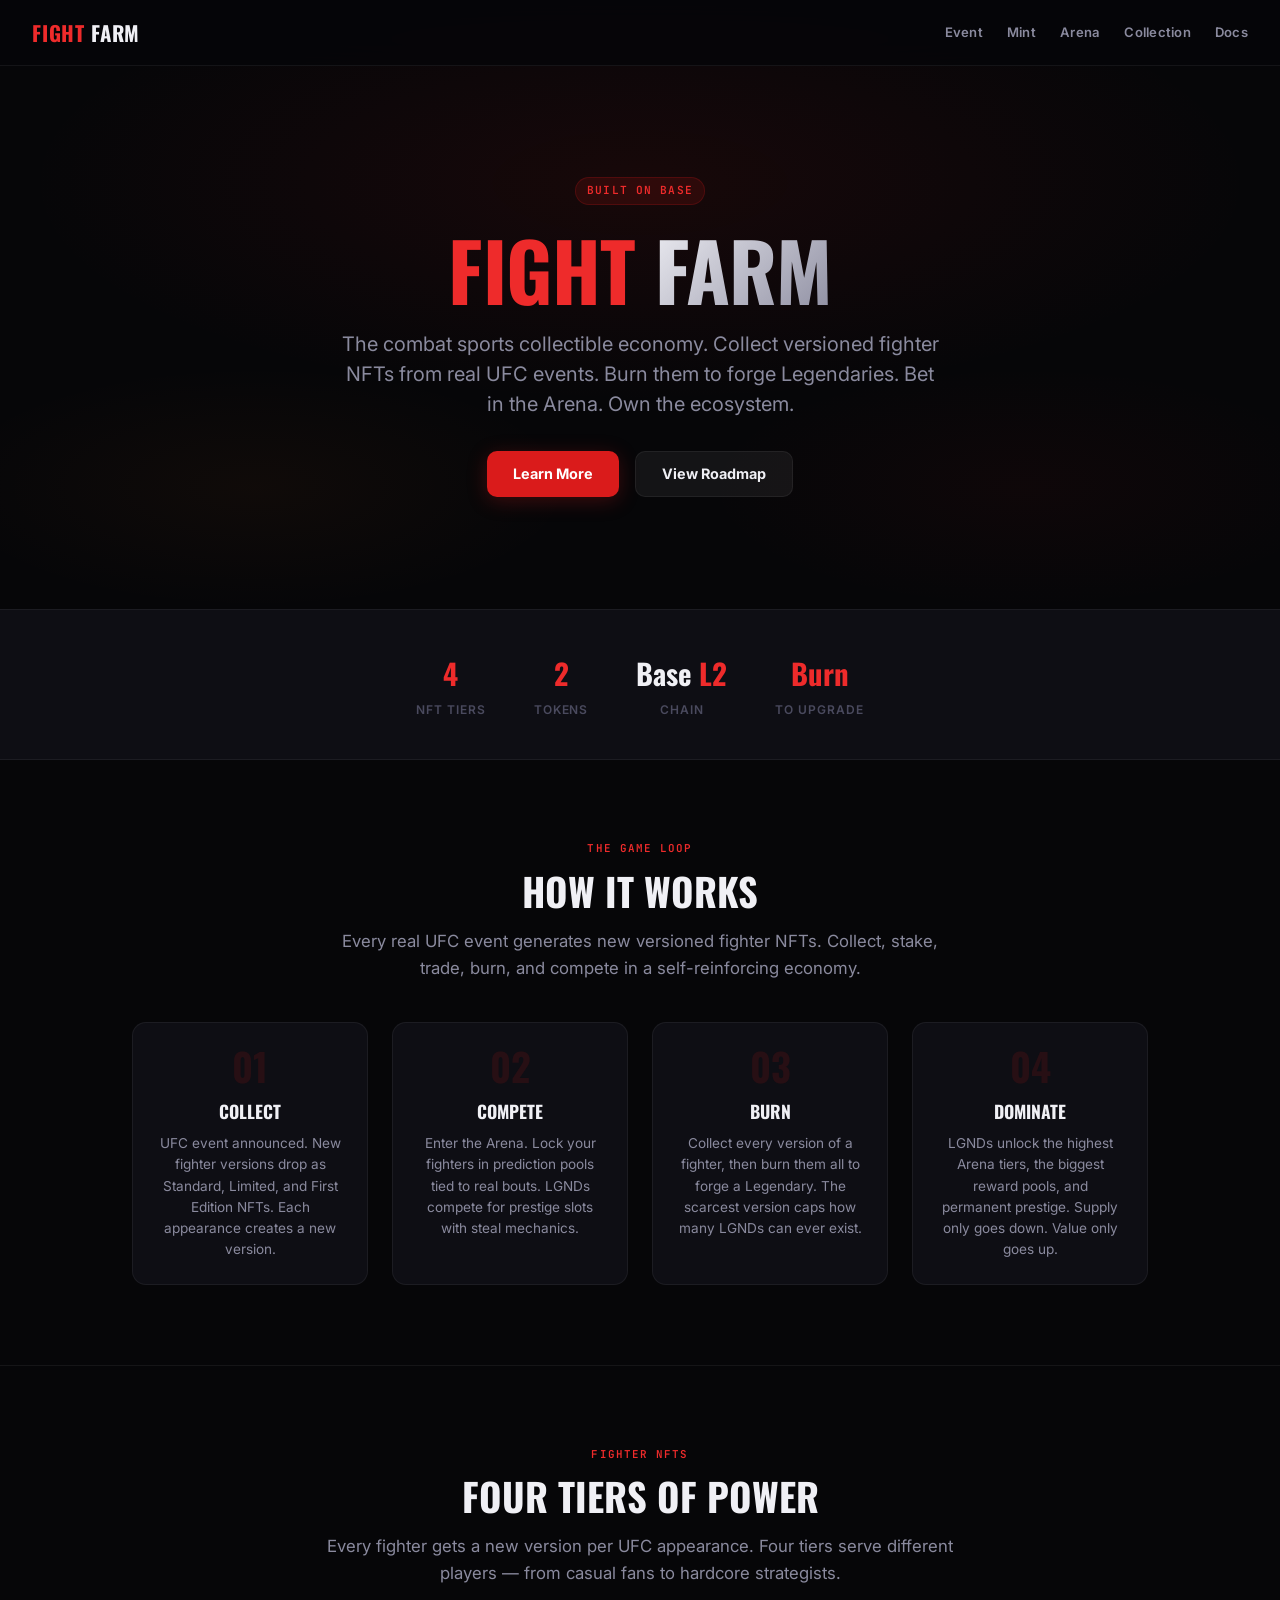
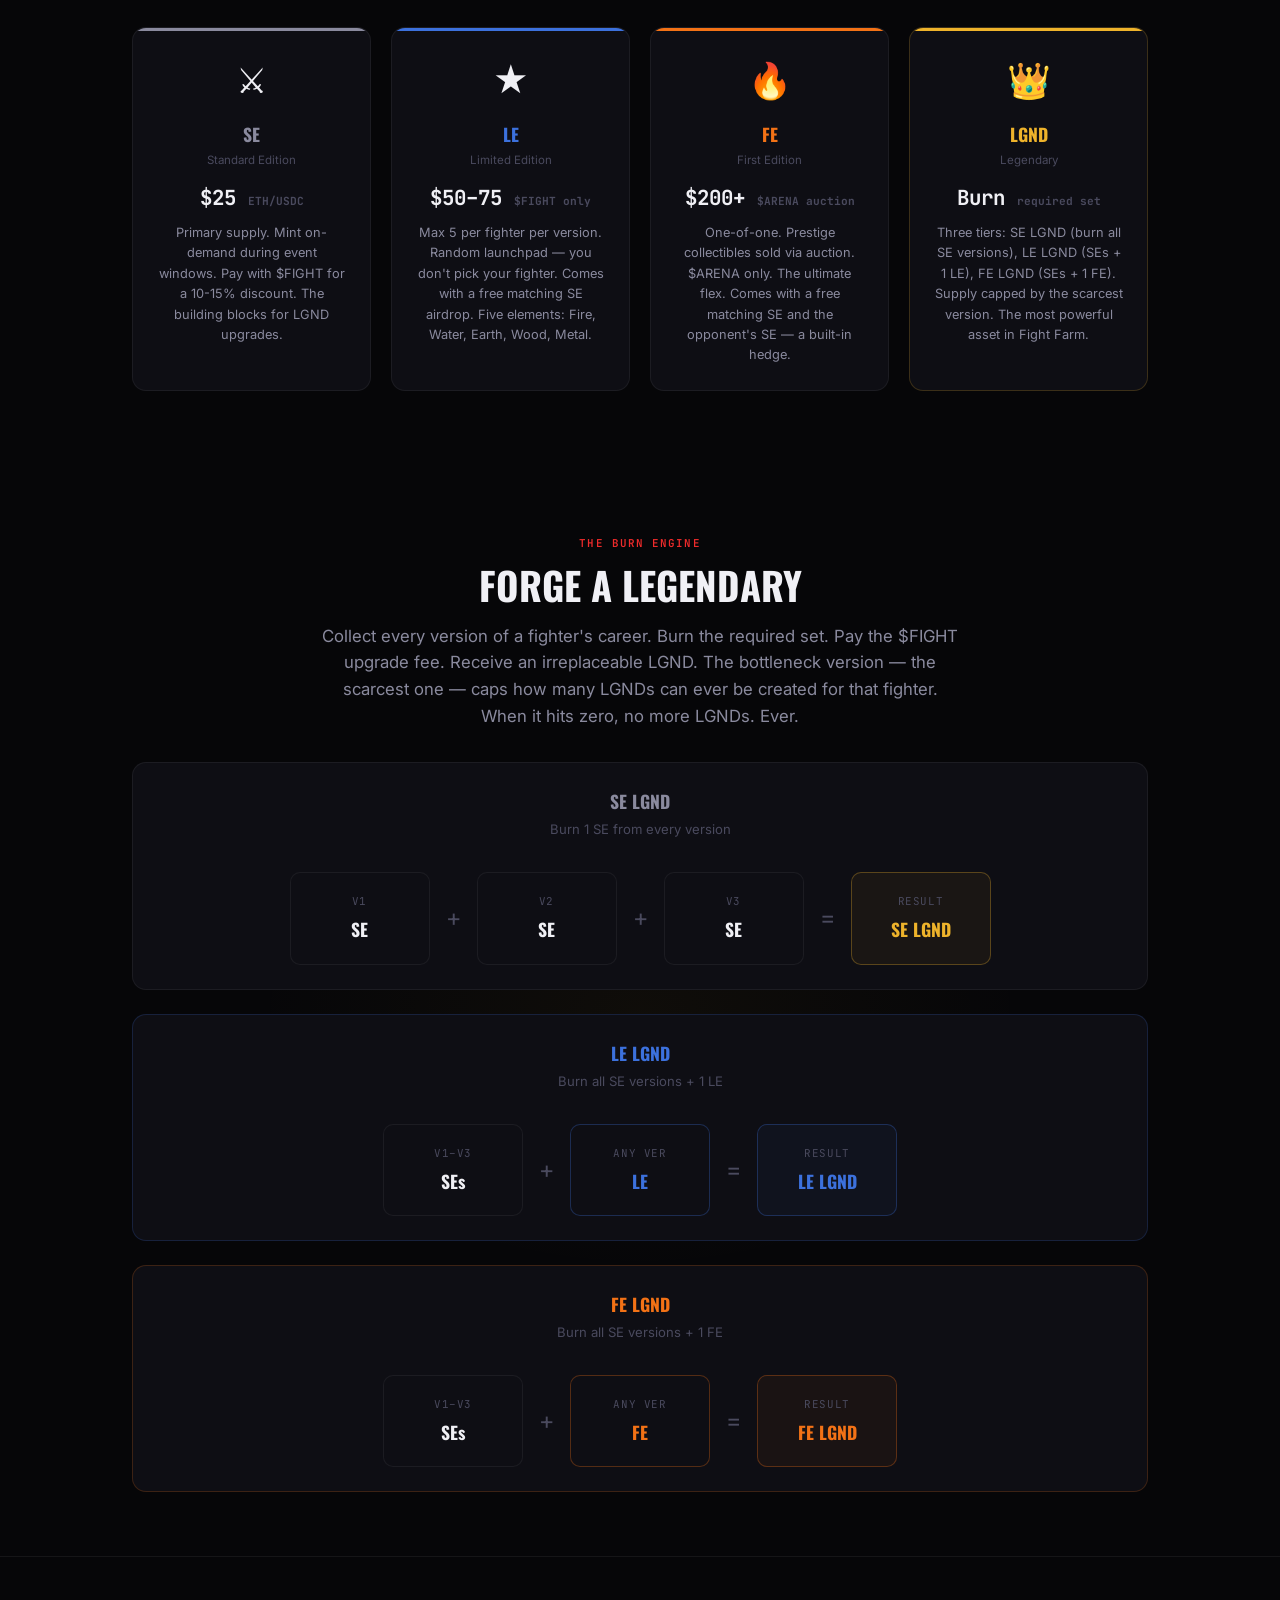
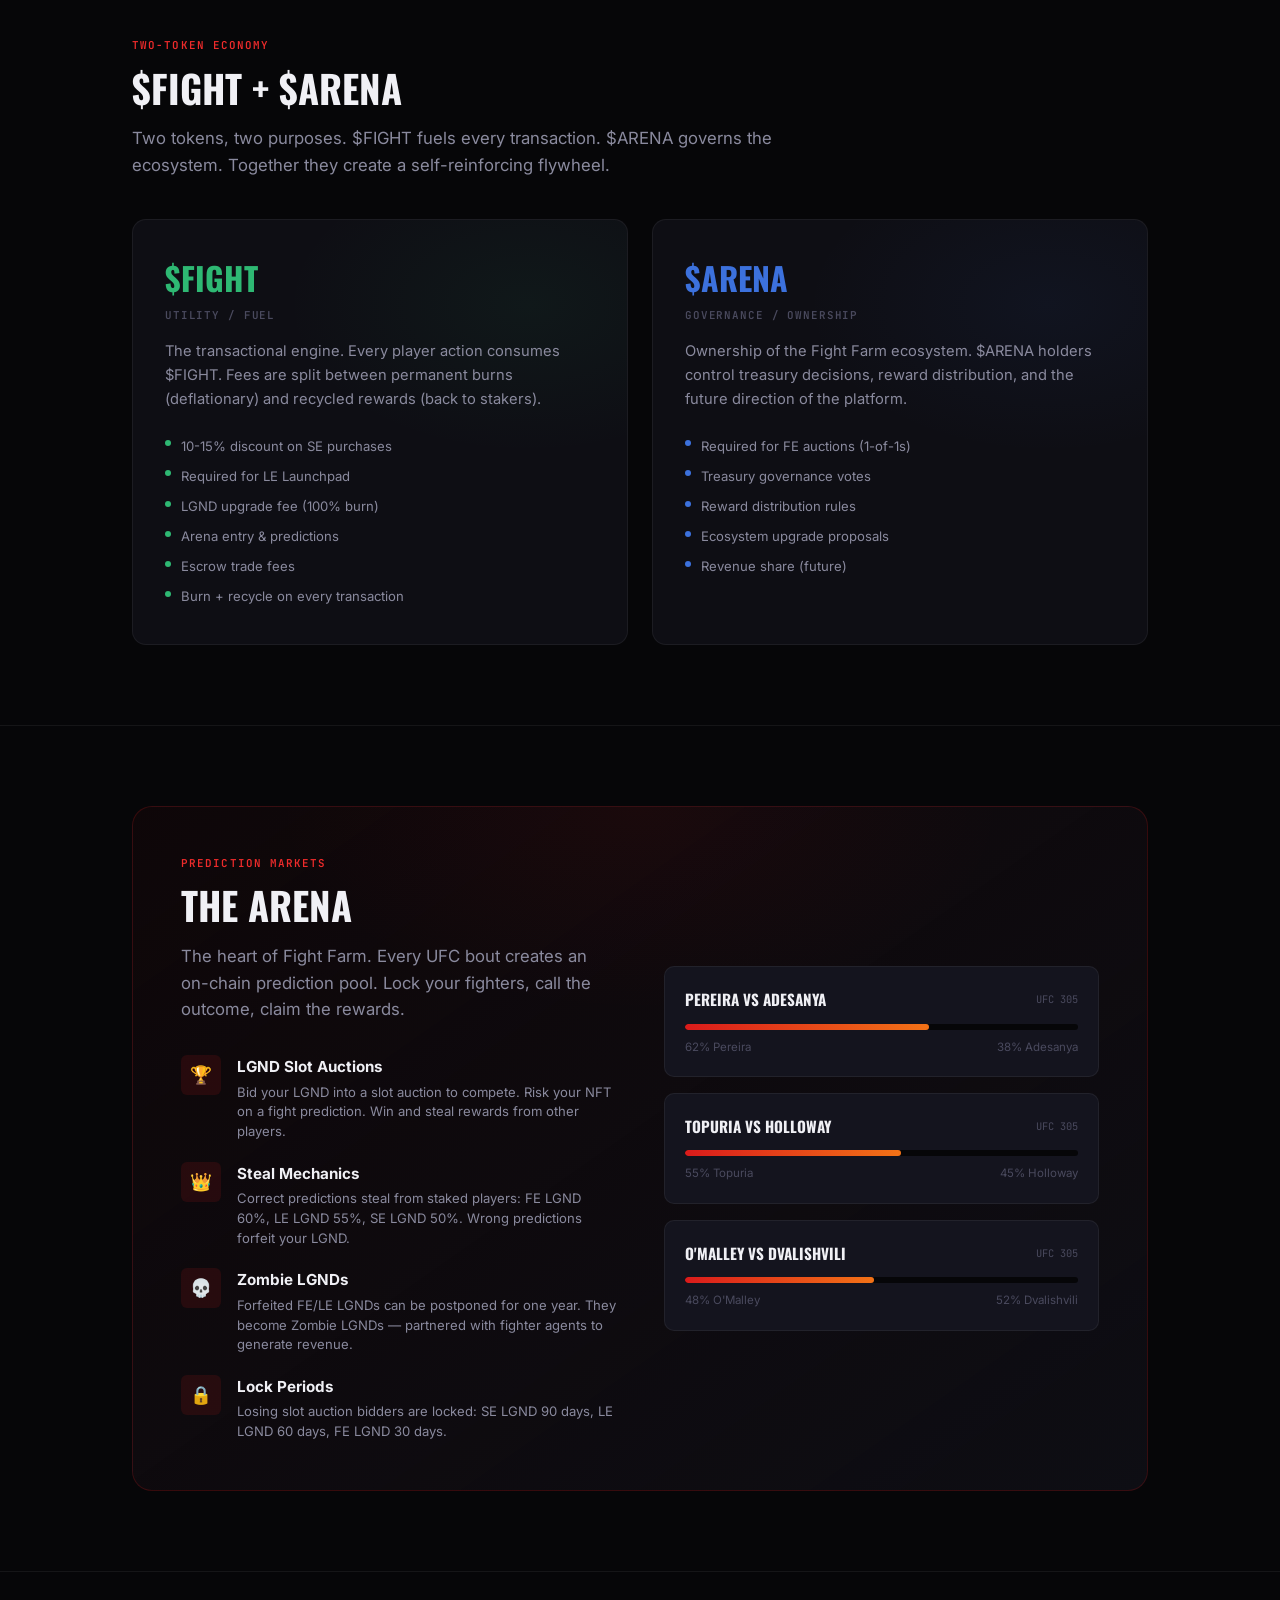
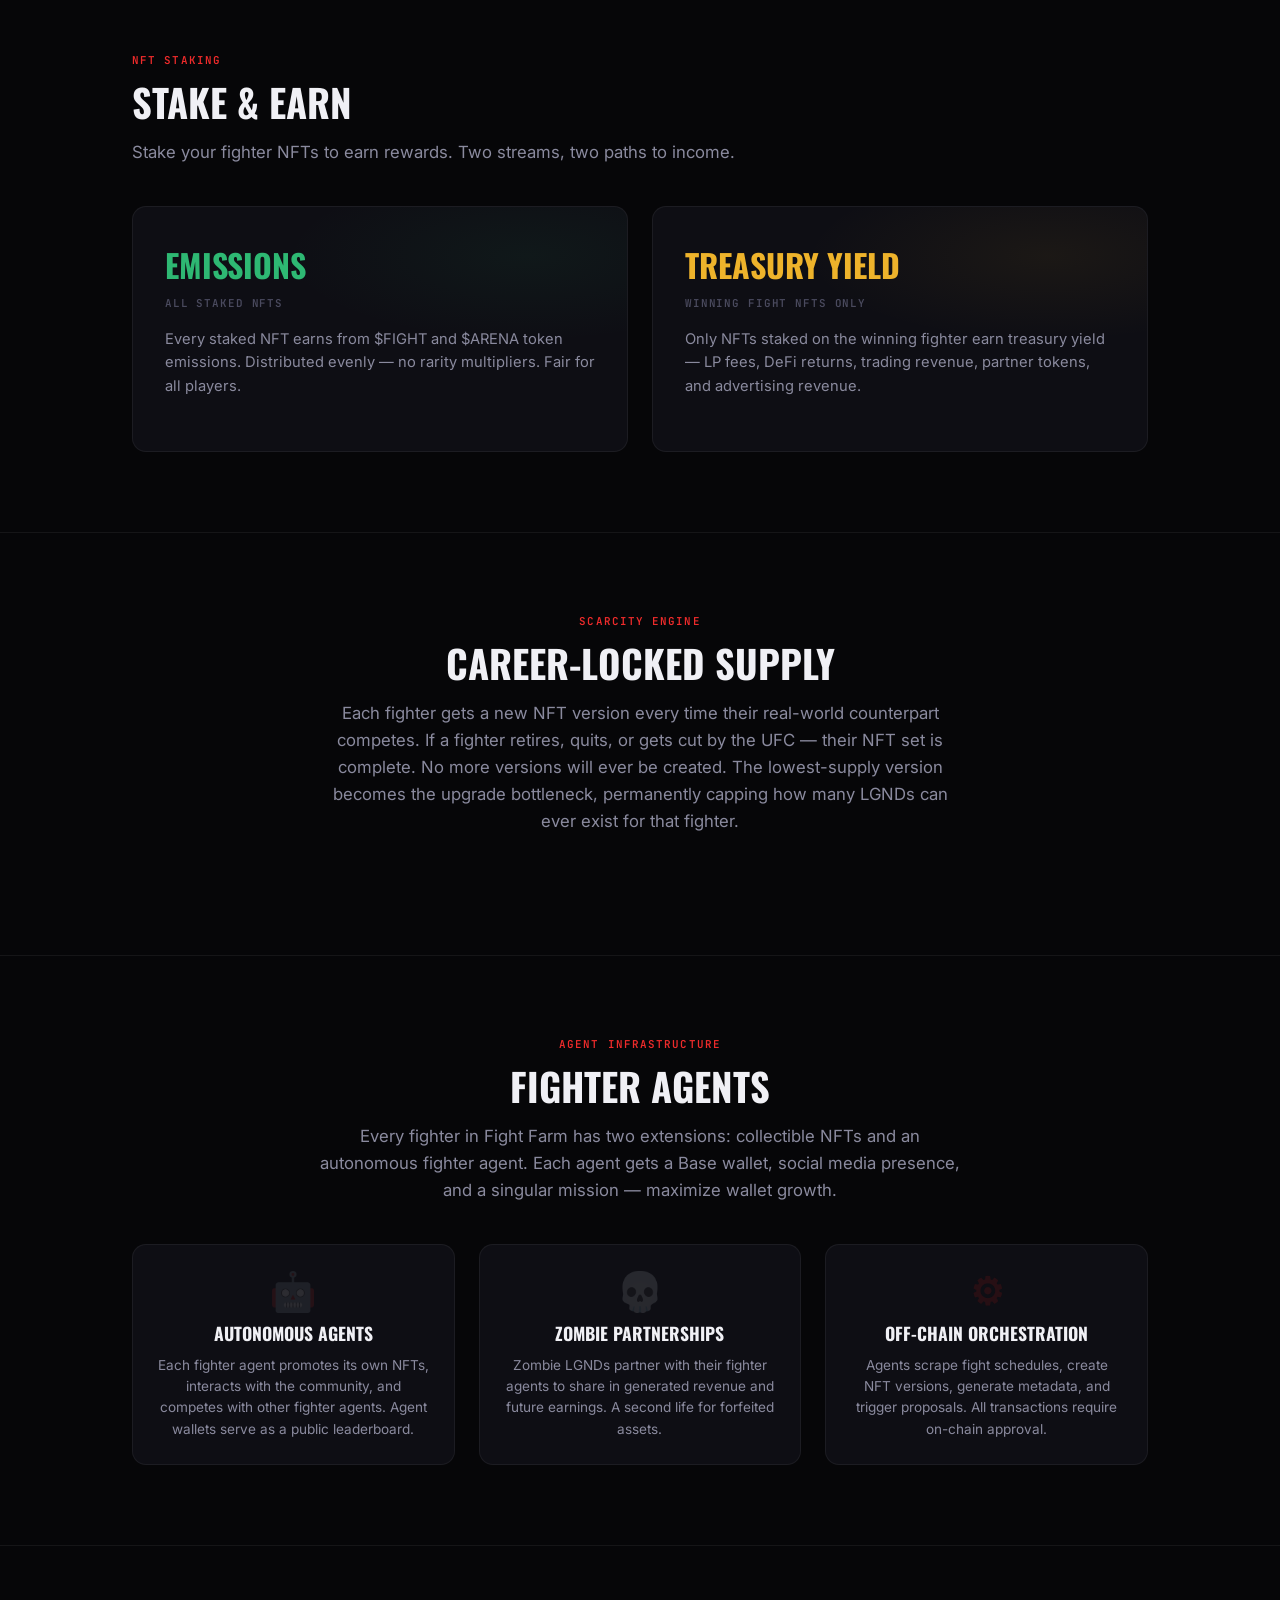
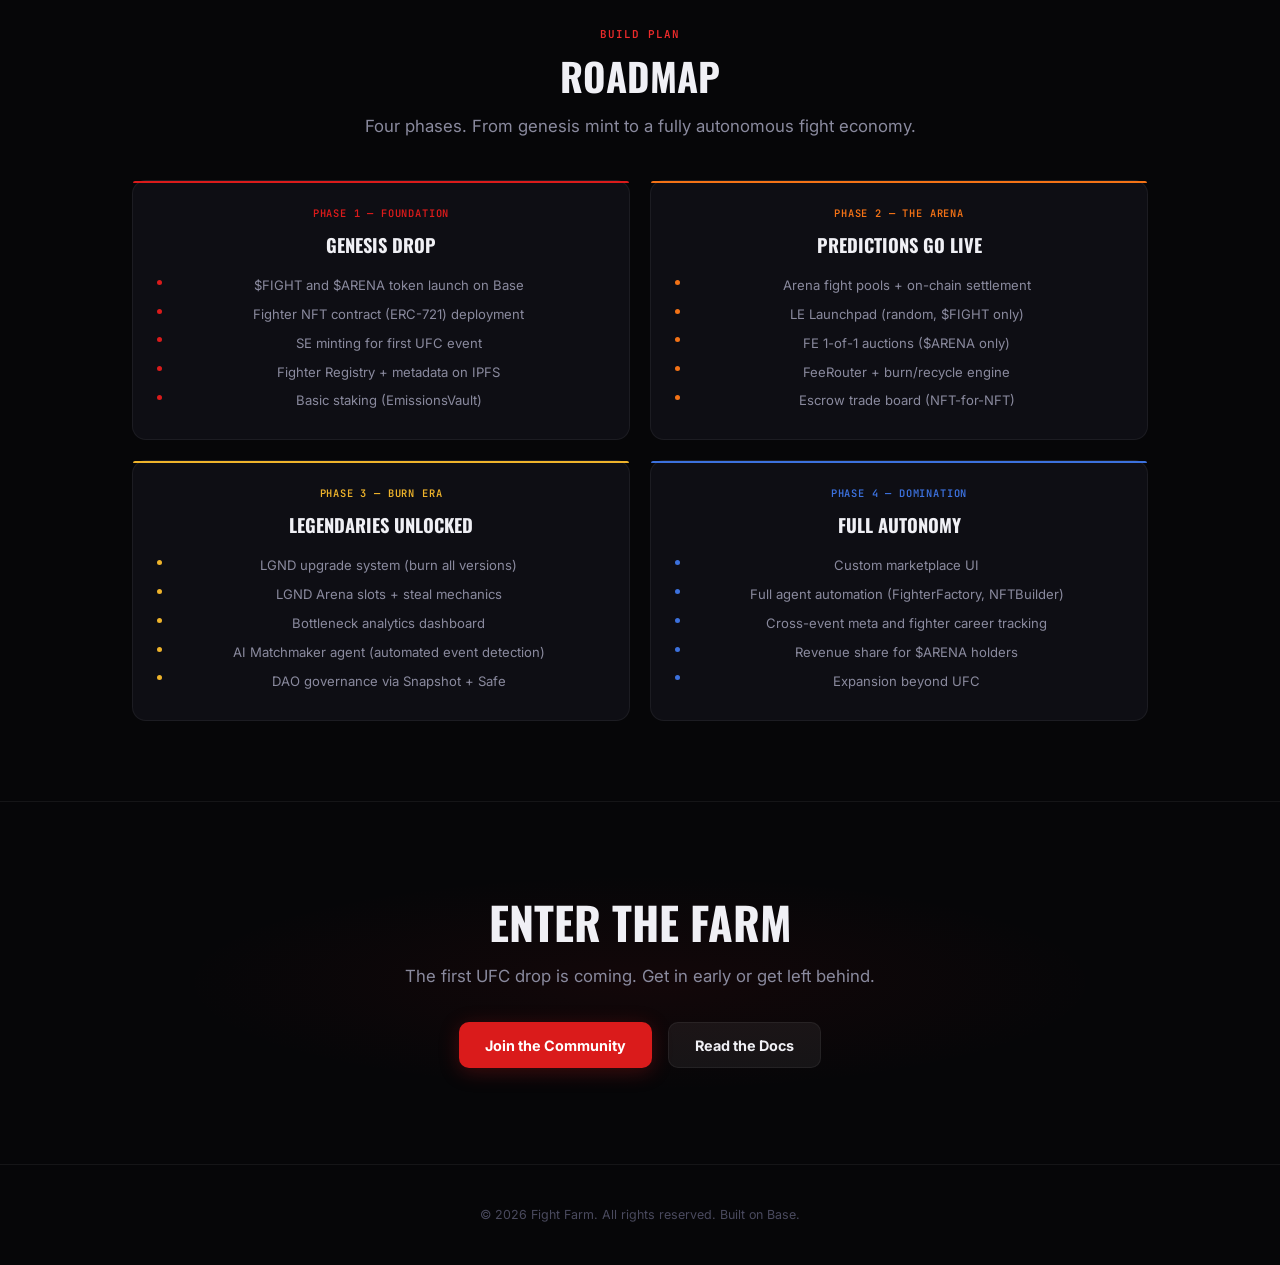
==== index.html @ e9ff6272 "Fix FE airdrop: includes matching SE + opponent's SE as hedge LE gets matching SE only. FE gets matc" ====
<!DOCTYPE html>
<html lang="en">
<head>
    <meta charset="UTF-8">
    <meta name="viewport" content="width=device-width, initial-scale=1.0">
    <title>Fight Farm — Collect. Burn. Dominate.</title>
    <meta name="description" content="Fight Farm is a combat sports collectible economy on Base. Collect fighter NFTs, burn to upgrade, bet in the Arena, and own the ecosystem.">
    <meta property="og:title" content="Fight Farm — Collect. Burn. Dominate.">
    <meta property="og:description" content="Combat sports collectible economy on Base. Fighter NFTs, prediction markets, and a deflationary burn engine.">
    <meta property="og:type" content="website">
    <meta name="twitter:card" content="summary_large_image">
    <link rel="icon" href="data:image/svg+xml,<svg xmlns='http://www.w3.org/2000/svg' viewBox='0 0 100 100'><text y='.9em' font-size='90'>🥊</text></svg>">
    <link rel="preconnect" href="https://fonts.googleapis.com">
    <link rel="preconnect" href="https://fonts.gstatic.com" crossorigin>
    <link href="https://fonts.googleapis.com/css2?family=Inter:wght@400;500;600;700;800;900&family=Oswald:wght@400;500;600;700;800;900&family=JetBrains+Mono:wght@300;400;600;700&display=swap" rel="stylesheet">
    <link rel="stylesheet" href="/styles/main.css">
</head>
<body>

    <!-- ═══ Nav ═══ -->
    <nav class="nav">
        <a href="/" class="nav-brand"><span>Fight</span> Farm</a>
        <div class="nav-links">
            <a href="/event" class="nav-link">Event</a>
            <a href="/mint" class="nav-link">Mint</a>
            <a href="/arena" class="nav-link">Arena</a>
            <a href="/collection" class="nav-link">Collection</a>
            <a href="/docs" class="nav-link">Docs</a>
        </div>
    </nav>

    <!-- ═══ Hero ═══ -->
    <section class="hero">
        <div class="hero-badge">Built on Base</div>
        <h1><span class="fight">Fight</span> <span class="farm">Farm</span></h1>
        <p class="hero-sub">The combat sports collectible economy. Collect versioned fighter NFTs from real UFC events. Burn them to forge Legendaries. Bet in the Arena. Own the ecosystem.</p>
        <div class="hero-actions">
            <a href="#how-it-works" class="btn btn-primary">Learn More</a>
            <a href="#roadmap" class="btn btn-secondary">View Roadmap</a>
        </div>
    </section>

    <!-- ═══ Stats Bar ═══ -->
    <div class="stats-bar">
        <div class="stat">
            <div class="stat-value"><span class="accent">4</span></div>
            <div class="stat-label">NFT Tiers</div>
        </div>
        <div class="stat">
            <div class="stat-value"><span class="accent">2</span></div>
            <div class="stat-label">Tokens</div>
        </div>
        <div class="stat">
            <div class="stat-value">Base <span class="accent">L2</span></div>
            <div class="stat-label">Chain</div>
        </div>
        <div class="stat">
            <div class="stat-value"><span class="accent">Burn</span></div>
            <div class="stat-label">To Upgrade</div>
        </div>
    </div>

    <!-- ═══ How It Works ═══ -->
    <section id="how-it-works" class="section section-center">
        <div class="section-label">The Game Loop</div>
        <h2 class="section-title">How It Works</h2>
        <p class="section-desc">Every real UFC event generates new versioned fighter NFTs. Collect, stake, trade, burn, and compete in a self-reinforcing economy.</p>
        <div class="steps-grid">
            <div class="step-card">
                <div class="step-num">01</div>
                <div class="step-title">Collect</div>
                <p class="step-desc">UFC event announced. New fighter versions drop as Standard, Limited, and First Edition NFTs. Each appearance creates a new version.</p>
            </div>
            <div class="step-card">
                <div class="step-num">02</div>
                <div class="step-title">Compete</div>
                <p class="step-desc">Enter the Arena. Lock your fighters in prediction pools tied to real bouts. LGNDs compete for prestige slots with steal mechanics.</p>
            </div>
            <div class="step-card">
                <div class="step-num">03</div>
                <div class="step-title">Burn</div>
                <p class="step-desc">Collect every version of a fighter, then burn them all to forge a Legendary. The scarcest version caps how many LGNDs can ever exist.</p>
            </div>
            <div class="step-card">
                <div class="step-num">04</div>
                <div class="step-title">Dominate</div>
                <p class="step-desc">LGNDs unlock the highest Arena tiers, the biggest reward pools, and permanent prestige. Supply only goes down. Value only goes up.</p>
            </div>
        </div>
    </section>

    <hr class="divider">

    <!-- ═══ NFT Tiers ═══ -->
    <section id="nfts" class="section section-center">
        <div class="section-label">Fighter NFTs</div>
        <h2 class="section-title">Four Tiers of Power</h2>
        <p class="section-desc">Every fighter gets a new version per UFC appearance. Four tiers serve different players &mdash; from casual fans to hardcore strategists.</p>
        <div class="tiers-grid">
            <div class="tier-card" style="--tier-color: var(--text-secondary);">
                <span class="tier-icon">&#9876;</span>
                <div class="tier-name">SE</div>
                <div class="tier-full">Standard Edition</div>
                <div class="tier-price">$25 <span class="currency">ETH/USDC</span></div>
                <p class="tier-details">Primary supply. Mint on-demand during event windows. Pay with $FIGHT for a 10-15% discount. The building blocks for LGND upgrades.</p>
            </div>
            <div class="tier-card" style="--tier-color: var(--arena-blue);">
                <span class="tier-icon">&#9733;</span>
                <div class="tier-name">LE</div>
                <div class="tier-full">Limited Edition</div>
                <div class="tier-price">$50&ndash;75 <span class="currency">$FIGHT only</span></div>
                <p class="tier-details">Max 5 per fighter per version. Random launchpad &mdash; you don't pick your fighter. Comes with a free matching SE airdrop. Five elements: Fire, Water, Earth, Wood, Metal.</p>
            </div>
            <div class="tier-card" style="--tier-color: var(--orange);">
                <span class="tier-icon">&#128293;</span>
                <div class="tier-name">FE</div>
                <div class="tier-full">First Edition</div>
                <div class="tier-price">$200+ <span class="currency">$ARENA auction</span></div>
                <p class="tier-details">One-of-one. Prestige collectibles sold via auction. $ARENA only. The ultimate flex. Comes with a free matching SE and the opponent's SE &mdash; a built-in hedge.</p>
            </div>
            <div class="tier-card tier-card--lgnd" style="--tier-color: var(--gold);">
                <span class="tier-icon">&#128081;</span>
                <div class="tier-name">LGND</div>
                <div class="tier-full">Legendary</div>
                <div class="tier-price">Burn <span class="currency">required set</span></div>
                <p class="tier-details">Three tiers: SE LGND (burn all SE versions), LE LGND (SEs + 1 LE), FE LGND (SEs + 1 FE). Supply capped by the scarcest version. The most powerful asset in Fight Farm.</p>
            </div>
        </div>
    </section>

    <!-- ═══ LGND Upgrade Visual ═══ -->
    <section class="section lgnd-section">
        <div class="section-label">The Burn Engine</div>
        <h2 class="section-title">Forge a Legendary</h2>
        <p class="section-desc" style="max-width:640px;margin:0 auto 1rem;">Collect every version of a fighter's career. Burn the required set. Pay the $FIGHT upgrade fee. Receive an irreplaceable LGND. The bottleneck version &mdash; the scarcest one &mdash; caps how many LGNDs can ever be created for that fighter. When it hits zero, no more LGNDs. Ever.</p>

        <div class="lgnd-paths">
            <div class="lgnd-path-card">
                <div class="lgnd-path-tier" style="color: var(--text-secondary);">SE LGND</div>
                <p class="lgnd-path-req">Burn 1 SE from every version</p>
                <div class="lgnd-flow">
                    <div class="lgnd-step"><div class="lgnd-step-label">v1</div><div class="lgnd-step-value">SE</div></div>
                    <div class="lgnd-arrow">+</div>
                    <div class="lgnd-step"><div class="lgnd-step-label">v2</div><div class="lgnd-step-value">SE</div></div>
                    <div class="lgnd-arrow">+</div>
                    <div class="lgnd-step"><div class="lgnd-step-label">v3</div><div class="lgnd-step-value">SE</div></div>
                    <div class="lgnd-arrow">=</div>
                    <div class="lgnd-step lgnd-step--result"><div class="lgnd-step-label">Result</div><div class="lgnd-step-value">SE LGND</div></div>
                </div>
            </div>
            <div class="lgnd-path-card" style="border-color: hsla(220, 70%, 55%, 0.2);">
                <div class="lgnd-path-tier" style="color: var(--arena-blue);">LE LGND</div>
                <p class="lgnd-path-req">Burn all SE versions + 1 LE</p>
                <div class="lgnd-flow">
                    <div class="lgnd-step"><div class="lgnd-step-label">v1&ndash;v3</div><div class="lgnd-step-value">SEs</div></div>
                    <div class="lgnd-arrow">+</div>
                    <div class="lgnd-step" style="border-color: hsla(220, 70%, 55%, 0.3);"><div class="lgnd-step-label">Any ver</div><div class="lgnd-step-value" style="color:var(--arena-blue);">LE</div></div>
                    <div class="lgnd-arrow">=</div>
                    <div class="lgnd-step lgnd-step--result" style="border-color:hsla(220,70%,55%,0.3);background:hsla(220,70%,55%,0.05);"><div class="lgnd-step-label">Result</div><div class="lgnd-step-value" style="color:var(--arena-blue);">LE LGND</div></div>
                </div>
            </div>
            <div class="lgnd-path-card" style="border-color: hsla(25, 90%, 52%, 0.2);">
                <div class="lgnd-path-tier" style="color: var(--orange);">FE LGND</div>
                <p class="lgnd-path-req">Burn all SE versions + 1 FE</p>
                <div class="lgnd-flow">
                    <div class="lgnd-step"><div class="lgnd-step-label">v1&ndash;v3</div><div class="lgnd-step-value">SEs</div></div>
                    <div class="lgnd-arrow">+</div>
                    <div class="lgnd-step" style="border-color: hsla(25, 90%, 52%, 0.3);"><div class="lgnd-step-label">Any ver</div><div class="lgnd-step-value" style="color:var(--orange);">FE</div></div>
                    <div class="lgnd-arrow">=</div>
                    <div class="lgnd-step lgnd-step--result" style="border-color:hsla(25,90%,52%,0.3);background:hsla(25,90%,52%,0.05);"><div class="lgnd-step-label">Result</div><div class="lgnd-step-value" style="color:var(--orange);">FE LGND</div></div>
                </div>
            </div>
        </div>
    </section>

    <hr class="divider">

    <!-- ═══ Tokens ═══ -->
    <section id="tokens" class="section">
        <div class="section-label">Two-Token Economy</div>
        <h2 class="section-title">$FIGHT + $ARENA</h2>
        <p class="section-desc">Two tokens, two purposes. $FIGHT fuels every transaction. $ARENA governs the ecosystem. Together they create a self-reinforcing flywheel.</p>
        <div class="tokens-grid">
            <div class="token-card" style="--token-color: var(--fight-green); --token-glow: hsla(150, 60%, 45%, 0.06);">
                <div class="token-ticker">$FIGHT</div>
                <div class="token-role">Utility / Fuel</div>
                <p class="token-desc">The transactional engine. Every player action consumes $FIGHT. Fees are split between permanent burns (deflationary) and recycled rewards (back to stakers).</p>
                <ul class="token-uses">
                    <li>10-15% discount on SE purchases</li>
                    <li>Required for LE Launchpad</li>
                    <li>LGND upgrade fee (100% burn)</li>
                    <li>Arena entry &amp; predictions</li>
                    <li>Escrow trade fees</li>
                    <li>Burn + recycle on every transaction</li>
                </ul>
            </div>
            <div class="token-card" style="--token-color: var(--arena-blue); --token-glow: hsla(220, 70%, 55%, 0.06);">
                <div class="token-ticker">$ARENA</div>
                <div class="token-role">Governance / Ownership</div>
                <p class="token-desc">Ownership of the Fight Farm ecosystem. $ARENA holders control treasury decisions, reward distribution, and the future direction of the platform.</p>
                <ul class="token-uses">
                    <li>Required for FE auctions (1-of-1s)</li>
                    <li>Treasury governance votes</li>
                    <li>Reward distribution rules</li>
                    <li>Ecosystem upgrade proposals</li>
                    <li>Revenue share (future)</li>
                </ul>
            </div>
        </div>
    </section>

    <hr class="divider">

    <!-- ═══ Arena ═══ -->
    <section id="arena" class="section">
        <div class="arena-section">
            <div class="arena-inner">
                <div>
                    <div class="section-label">Prediction Markets</div>
                    <h2 class="section-title">The Arena</h2>
                    <p class="section-desc" style="margin-bottom:2rem;">The heart of Fight Farm. Every UFC bout creates an on-chain prediction pool. Lock your fighters, call the outcome, claim the rewards.</p>
                    <div class="arena-features">
                        <div class="arena-feature">
                            <div class="arena-feature-icon">&#127942;</div>
                            <div>
                                <div class="arena-feature-title">LGND Slot Auctions</div>
                                <p class="arena-feature-desc">Bid your LGND into a slot auction to compete. Risk your NFT on a fight prediction. Win and steal rewards from other players.</p>
                            </div>
                        </div>
                        <div class="arena-feature">
                            <div class="arena-feature-icon">&#128081;</div>
                            <div>
                                <div class="arena-feature-title">Steal Mechanics</div>
                                <p class="arena-feature-desc">Correct predictions steal from staked players: FE LGND 60%, LE LGND 55%, SE LGND 50%. Wrong predictions forfeit your LGND.</p>
                            </div>
                        </div>
                        <div class="arena-feature">
                            <div class="arena-feature-icon">&#128128;</div>
                            <div>
                                <div class="arena-feature-title">Zombie LGNDs</div>
                                <p class="arena-feature-desc">Forfeited FE/LE LGNDs can be postponed for one year. They become Zombie LGNDs &mdash; partnered with fighter agents to generate revenue.</p>
                            </div>
                        </div>
                        <div class="arena-feature">
                            <div class="arena-feature-icon">&#128274;</div>
                            <div>
                                <div class="arena-feature-title">Lock Periods</div>
                                <p class="arena-feature-desc">Losing slot auction bidders are locked: SE LGND 90 days, LE LGND 60 days, FE LGND 30 days.</p>
                            </div>
                        </div>
                    </div>
                </div>
                <div class="arena-visual">
                    <div class="arena-pool">
                        <div class="arena-pool-header">
                            <div class="arena-pool-matchup">Pereira vs Adesanya</div>
                            <div class="arena-pool-event">UFC 305</div>
                        </div>
                        <div class="arena-pool-bar"><div class="arena-pool-fill" style="width:62%"></div></div>
                        <div class="arena-pool-stats">
                            <span>62% Pereira</span>
                            <span>38% Adesanya</span>
                        </div>
                    </div>
                    <div class="arena-pool">
                        <div class="arena-pool-header">
                            <div class="arena-pool-matchup">Topuria vs Holloway</div>
                            <div class="arena-pool-event">UFC 305</div>
                        </div>
                        <div class="arena-pool-bar"><div class="arena-pool-fill" style="width:55%"></div></div>
                        <div class="arena-pool-stats">
                            <span>55% Topuria</span>
                            <span>45% Holloway</span>
                        </div>
                    </div>
                    <div class="arena-pool">
                        <div class="arena-pool-header">
                            <div class="arena-pool-matchup">O'Malley vs Dvalishvili</div>
                            <div class="arena-pool-event">UFC 305</div>
                        </div>
                        <div class="arena-pool-bar"><div class="arena-pool-fill" style="width:48%"></div></div>
                        <div class="arena-pool-stats">
                            <span>48% O'Malley</span>
                            <span>52% Dvalishvili</span>
                        </div>
                    </div>
                </div>
            </div>
        </div>
    </section>

    <hr class="divider">

    <!-- ═══ Staking ═══ -->
    <section id="staking" class="section">
        <div class="section-label">NFT Staking</div>
        <h2 class="section-title">Stake &amp; Earn</h2>
        <p class="section-desc">Stake your fighter NFTs to earn rewards. Two streams, two paths to income.</p>
        <div class="tokens-grid">
            <div class="token-card" style="--token-color: var(--fight-green); --token-glow: hsla(150, 60%, 45%, 0.06);">
                <div class="token-ticker">Emissions</div>
                <div class="token-role">All Staked NFTs</div>
                <p class="token-desc">Every staked NFT earns from $FIGHT and $ARENA token emissions. Distributed evenly &mdash; no rarity multipliers. Fair for all players.</p>
            </div>
            <div class="token-card" style="--token-color: var(--gold); --token-glow: hsla(42, 85%, 55%, 0.06);">
                <div class="token-ticker">Treasury Yield</div>
                <div class="token-role">Winning Fight NFTs Only</div>
                <p class="token-desc">Only NFTs staked on the winning fighter earn treasury yield &mdash; LP fees, DeFi returns, trading revenue, partner tokens, and advertising revenue.</p>
            </div>
        </div>
    </section>

    <hr class="divider">

    <!-- ═══ Version Scarcity ═══ -->
    <section id="scarcity" class="section section-center">
        <div class="section-label">Scarcity Engine</div>
        <h2 class="section-title">Career-Locked Supply</h2>
        <p class="section-desc">Each fighter gets a new NFT version every time their real-world counterpart competes. If a fighter retires, quits, or gets cut by the UFC &mdash; their NFT set is complete. No more versions will ever be created. The lowest-supply version becomes the upgrade bottleneck, permanently capping how many LGNDs can ever exist for that fighter.</p>
    </section>

    <hr class="divider">

    <!-- ═══ Fighter Agents ═══ -->
    <section id="agents" class="section section-center">
        <div class="section-label">Agent Infrastructure</div>
        <h2 class="section-title">Fighter Agents</h2>
        <p class="section-desc">Every fighter in Fight Farm has two extensions: collectible NFTs and an autonomous fighter agent. Each agent gets a Base wallet, social media presence, and a singular mission &mdash; maximize wallet growth.</p>
        <div class="steps-grid" style="grid-template-columns: repeat(3, 1fr);">
            <div class="step-card">
                <div class="step-num">&#129302;</div>
                <div class="step-title">Autonomous Agents</div>
                <p class="step-desc">Each fighter agent promotes its own NFTs, interacts with the community, and competes with other fighter agents. Agent wallets serve as a public leaderboard.</p>
            </div>
            <div class="step-card">
                <div class="step-num">&#128128;</div>
                <div class="step-title">Zombie Partnerships</div>
                <p class="step-desc">Zombie LGNDs partner with their fighter agents to share in generated revenue and future earnings. A second life for forfeited assets.</p>
            </div>
            <div class="step-card">
                <div class="step-num">&#9881;</div>
                <div class="step-title">Off-Chain Orchestration</div>
                <p class="step-desc">Agents scrape fight schedules, create NFT versions, generate metadata, and trigger proposals. All transactions require on-chain approval.</p>
            </div>
        </div>
    </section>

    <hr class="divider">

    <!-- ═══ Roadmap ═══ -->
    <section id="roadmap" class="section section-center">
        <div class="section-label">Build Plan</div>
        <h2 class="section-title">Roadmap</h2>
        <p class="section-desc">Four phases. From genesis mint to a fully autonomous fight economy.</p>
        <div class="roadmap-grid">
            <div class="roadmap-card" style="--phase-color: var(--red);">
                <div class="roadmap-phase">Phase 1 &mdash; Foundation</div>
                <div class="roadmap-title">Genesis Drop</div>
                <ul class="roadmap-items">
                    <li>$FIGHT and $ARENA token launch on Base</li>
                    <li>Fighter NFT contract (ERC-721) deployment</li>
                    <li>SE minting for first UFC event</li>
                    <li>Fighter Registry + metadata on IPFS</li>
                    <li>Basic staking (EmissionsVault)</li>
                </ul>
            </div>
            <div class="roadmap-card" style="--phase-color: var(--orange);">
                <div class="roadmap-phase">Phase 2 &mdash; The Arena</div>
                <div class="roadmap-title">Predictions Go Live</div>
                <ul class="roadmap-items">
                    <li>Arena fight pools + on-chain settlement</li>
                    <li>LE Launchpad (random, $FIGHT only)</li>
                    <li>FE 1-of-1 auctions ($ARENA only)</li>
                    <li>FeeRouter + burn/recycle engine</li>
                    <li>Escrow trade board (NFT-for-NFT)</li>
                </ul>
            </div>
            <div class="roadmap-card" style="--phase-color: var(--gold);">
                <div class="roadmap-phase">Phase 3 &mdash; Burn Era</div>
                <div class="roadmap-title">Legendaries Unlocked</div>
                <ul class="roadmap-items">
                    <li>LGND upgrade system (burn all versions)</li>
                    <li>LGND Arena slots + steal mechanics</li>
                    <li>Bottleneck analytics dashboard</li>
                    <li>AI Matchmaker agent (automated event detection)</li>
                    <li>DAO governance via Snapshot + Safe</li>
                </ul>
            </div>
            <div class="roadmap-card" style="--phase-color: var(--arena-blue);">
                <div class="roadmap-phase">Phase 4 &mdash; Domination</div>
                <div class="roadmap-title">Full Autonomy</div>
                <ul class="roadmap-items">
                    <li>Custom marketplace UI</li>
                    <li>Full agent automation (FighterFactory, NFTBuilder)</li>
                    <li>Cross-event meta and fighter career tracking</li>
                    <li>Revenue share for $ARENA holders</li>
                    <li>Expansion beyond UFC</li>
                </ul>
            </div>
        </div>
    </section>

    <hr class="divider">

    <!-- ═══ CTA ═══ -->
    <section class="cta-section">
        <h2 class="cta-title">Enter the Farm</h2>
        <p class="cta-desc">The first UFC drop is coming. Get in early or get left behind.</p>
        <div class="cta-links">
            <a href="#" class="btn btn-primary">Join the Community</a>
            <a href="#" class="btn btn-secondary">Read the Docs</a>
        </div>
    </section>

    <!-- ═══ Footer ═══ -->
    <footer class="footer">
        <p>&copy; 2026 Fight Farm. All rights reserved. Built on Base.</p>
    </footer>

</body>
</html>
---- styles/main.css ----
/* ══════════════════════════════════════
   FIGHT FARM — Dark & Aggressive
   ══════════════════════════════════════ */

:root {
    --bg-dark: #060608;
    --bg-card: #0e0e14;
    --bg-elevated: #14141e;
    --bg-ring: #1a1a26;
    --text-primary: #f0f0f5;
    --text-secondary: #8a8a9e;
    --text-dim: #4a4a5e;
    --red: hsl(0, 78%, 48%);
    --red-bright: hsl(0, 85%, 55%);
    --red-dim: hsla(0, 78%, 48%, 0.12);
    --red-glow: hsla(0, 78%, 48%, 0.25);
    --orange: hsl(25, 90%, 52%);
    --gold: hsl(42, 85%, 55%);
    --gold-dim: hsla(42, 85%, 55%, 0.1);
    --arena-blue: hsl(220, 70%, 55%);
    --arena-dim: hsla(220, 70%, 55%, 0.1);
    --fight-green: hsl(150, 60%, 45%);
    --fight-dim: hsla(150, 60%, 45%, 0.1);
    --border-subtle: hsla(0, 0%, 100%, 0.06);
    --border-red: hsla(0, 78%, 48%, 0.2);
    --radius-sm: 6px;
    --radius-md: 10px;
    --radius-lg: 14px;
    --radius-xl: 20px;
    --font-body: 'Inter', -apple-system, sans-serif;
    --font-display: 'Oswald', 'Inter', sans-serif;
    --font-mono: 'JetBrains Mono', monospace;
}

*, *::before, *::after { box-sizing: border-box; margin: 0; padding: 0; }

html { scroll-behavior: smooth; }

body {
    font-family: var(--font-body);
    background: var(--bg-dark);
    color: var(--text-primary);
    line-height: 1.6;
    -webkit-font-smoothing: antialiased;
    overflow-x: hidden;
}

a { color: inherit; text-decoration: none; }

/* ── Nav ── */
.nav {
    display: flex;
    align-items: center;
    justify-content: space-between;
    padding: 1rem 2rem;
    position: fixed;
    top: 0; left: 0; right: 0;
    z-index: 100;
    background: hsla(240, 20%, 3%, 0.9);
    backdrop-filter: blur(16px);
    border-bottom: 1px solid var(--border-subtle);
}
.nav-brand {
    font-family: var(--font-display);
    font-size: 1.3rem;
    font-weight: 700;
    text-transform: uppercase;
    letter-spacing: 0.04em;
    color: var(--text-primary);
}
.nav-brand span { color: var(--red-bright); }
.nav-links { display: flex; gap: 1.5rem; align-items: center; }
.nav-link {
    font-size: 0.82rem;
    font-weight: 600;
    color: var(--text-secondary);
    transition: color 0.2s;
    letter-spacing: 0.02em;
}
.nav-link:hover { color: var(--text-primary); }
.nav-cta {
    font-size: 0.78rem;
    font-weight: 700;
    padding: 0.5em 1.2em;
    background: var(--red);
    color: #fff;
    border-radius: var(--radius-sm);
    transition: filter 0.2s, transform 0.2s;
    letter-spacing: 0.02em;
}
.nav-cta:hover { filter: brightness(1.2); transform: translateY(-1px); }

/* ── Hero ── */
.hero {
    position: relative;
    text-align: center;
    padding: 11rem 2rem 7rem;
    overflow: hidden;
}
.hero::before {
    content: '';
    position: absolute;
    inset: 0;
    background:
        radial-gradient(ellipse 80% 60% at 50% 30%, hsla(0, 78%, 48%, 0.08) 0%, transparent 60%),
        radial-gradient(ellipse 50% 40% at 20% 80%, hsla(25, 90%, 52%, 0.04) 0%, transparent 50%),
        radial-gradient(ellipse 50% 40% at 80% 80%, hsla(0, 78%, 48%, 0.04) 0%, transparent 50%);
    pointer-events: none;
}
.hero-badge {
    display: inline-flex;
    align-items: center;
    gap: 0.4em;
    font-family: var(--font-mono);
    font-size: 0.7rem;
    font-weight: 600;
    text-transform: uppercase;
    letter-spacing: 0.1em;
    padding: 0.4em 1em;
    border-radius: 100px;
    border: 1px solid var(--border-red);
    background: var(--red-dim);
    color: var(--red-bright);
    margin-bottom: 1.5rem;
    position: relative;
}
.hero h1 {
    font-family: var(--font-display);
    font-size: 5rem;
    font-weight: 900;
    text-transform: uppercase;
    letter-spacing: -0.01em;
    line-height: 1;
    margin-bottom: 1.2rem;
    position: relative;
}
.hero h1 .fight { color: var(--red-bright); }
.hero h1 .farm {
    background: linear-gradient(135deg, var(--text-primary), var(--text-secondary));
    -webkit-background-clip: text;
    -webkit-text-fill-color: transparent;
    background-clip: text;
}
.hero-sub {
    font-size: 1.25rem;
    color: var(--text-secondary);
    max-width: 600px;
    margin: 0 auto 2rem;
    line-height: 1.5;
    position: relative;
}
.hero-actions {
    display: flex;
    gap: 1rem;
    justify-content: center;
    position: relative;
}
.btn {
    display: inline-flex;
    align-items: center;
    gap: 0.5em;
    font-family: var(--font-body);
    font-size: 0.9rem;
    font-weight: 700;
    padding: 0.75em 1.8em;
    border-radius: var(--radius-md);
    border: none;
    cursor: pointer;
    transition: all 0.2s;
    text-decoration: none;
}
.btn-primary {
    background: var(--red);
    color: #fff;
    box-shadow: 0 4px 20px var(--red-glow);
}
.btn-primary:hover { filter: brightness(1.15); transform: translateY(-2px); box-shadow: 0 6px 28px var(--red-glow); }
.btn-secondary {
    background: hsla(0, 0%, 100%, 0.06);
    color: var(--text-primary);
    border: 1px solid var(--border-subtle);
}
.btn-secondary:hover { background: hsla(0, 0%, 100%, 0.1); transform: translateY(-2px); }

/* ── Stats Bar ── */
.stats-bar {
    display: flex;
    justify-content: center;
    gap: 3rem;
    padding: 2.5rem 2rem;
    border-top: 1px solid var(--border-subtle);
    border-bottom: 1px solid var(--border-subtle);
    background: var(--bg-card);
}
.stat { text-align: center; }
.stat-value {
    font-family: var(--font-display);
    font-size: 1.8rem;
    font-weight: 800;
    color: var(--text-primary);
}
.stat-value .accent { color: var(--red-bright); }
.stat-label {
    font-size: 0.75rem;
    font-weight: 600;
    color: var(--text-dim);
    text-transform: uppercase;
    letter-spacing: 0.08em;
    margin-top: 0.25rem;
}

/* ── Sections ── */
.section {
    max-width: 1080px;
    margin: 0 auto;
    padding: 5rem 2rem;
}
.section-label {
    font-family: var(--font-mono);
    font-size: 0.68rem;
    font-weight: 600;
    text-transform: uppercase;
    letter-spacing: 0.1em;
    color: var(--red-bright);
    margin-bottom: 0.75rem;
}
.section-title {
    font-family: var(--font-display);
    font-size: 2.4rem;
    font-weight: 800;
    text-transform: uppercase;
    line-height: 1.1;
    margin-bottom: 1rem;
}
.section-desc {
    font-size: 1.05rem;
    color: var(--text-secondary);
    max-width: 640px;
    line-height: 1.6;
    margin-bottom: 2.5rem;
}
.section-center { text-align: center; }
.section-center .section-desc { margin-left: auto; margin-right: auto; }

/* ── How It Works ── */
.steps-grid {
    display: grid;
    grid-template-columns: repeat(4, 1fr);
    gap: 1.5rem;
}
.step-card {
    padding: 1.5rem;
    border-radius: var(--radius-lg);
    border: 1px solid var(--border-subtle);
    background: var(--bg-card);
    position: relative;
    transition: border-color 0.3s;
}
.step-card:hover { border-color: var(--border-red); }
.step-num {
    font-family: var(--font-display);
    font-size: 2.4rem;
    font-weight: 900;
    color: var(--red-dim);
    line-height: 1;
    margin-bottom: 0.75rem;
}
.step-card:hover .step-num { color: var(--red); }
.step-title {
    font-family: var(--font-display);
    font-size: 1.1rem;
    font-weight: 700;
    text-transform: uppercase;
    margin-bottom: 0.5rem;
}
.step-desc {
    font-size: 0.85rem;
    color: var(--text-secondary);
    line-height: 1.55;
}

/* ── NFT Tiers ── */
.tiers-grid {
    display: grid;
    grid-template-columns: repeat(4, 1fr);
    gap: 1.25rem;
}
.tier-card {
    padding: 1.5rem;
    border-radius: var(--radius-lg);
    border: 1px solid var(--border-subtle);
    background: var(--bg-card);
    text-align: center;
    position: relative;
    overflow: hidden;
    transition: border-color 0.3s, transform 0.3s;
}
.tier-card:hover { transform: translateY(-4px); }
.tier-card::before {
    content: '';
    position: absolute;
    top: 0; left: 0; right: 0;
    height: 3px;
    background: var(--tier-color, var(--red));
}
.tier-icon {
    font-size: 2.2rem;
    margin-bottom: 0.75rem;
    display: block;
}
.tier-name {
    font-family: var(--font-display);
    font-size: 1.1rem;
    font-weight: 800;
    text-transform: uppercase;
    margin-bottom: 0.15rem;
    color: var(--tier-color, var(--text-primary));
}
.tier-full {
    font-size: 0.72rem;
    color: var(--text-dim);
    margin-bottom: 0.75rem;
}
.tier-price {
    font-family: var(--font-mono);
    font-size: 1.3rem;
    font-weight: 700;
    color: var(--text-primary);
    margin-bottom: 0.5rem;
}
.tier-price .currency { font-size: 0.7rem; color: var(--text-dim); }
.tier-details {
    font-size: 0.8rem;
    color: var(--text-secondary);
    line-height: 1.6;
}
.tier-card--lgnd { border-color: hsla(42, 85%, 55%, 0.2); }
.tier-card--lgnd:hover { border-color: var(--gold); box-shadow: 0 0 30px hsla(42, 85%, 55%, 0.1); }

/* ── Tokens ── */
.tokens-grid {
    display: grid;
    grid-template-columns: 1fr 1fr;
    gap: 1.5rem;
}
.token-card {
    padding: 2rem;
    border-radius: var(--radius-lg);
    border: 1px solid var(--border-subtle);
    background: var(--bg-card);
    position: relative;
    overflow: hidden;
}
.token-card::before {
    content: '';
    position: absolute;
    inset: 0;
    background: radial-gradient(ellipse 70% 50% at 80% 20%, var(--token-glow, transparent) 0%, transparent 70%);
    pointer-events: none;
}
.token-ticker {
    font-family: var(--font-display);
    font-size: 2rem;
    font-weight: 900;
    text-transform: uppercase;
    color: var(--token-color, var(--text-primary));
    margin-bottom: 0.25rem;
    position: relative;
}
.token-role {
    font-family: var(--font-mono);
    font-size: 0.68rem;
    font-weight: 600;
    text-transform: uppercase;
    letter-spacing: 0.08em;
    color: var(--text-dim);
    margin-bottom: 1rem;
    position: relative;
}
.token-desc {
    font-size: 0.92rem;
    color: var(--text-secondary);
    line-height: 1.6;
    margin-bottom: 1.25rem;
    position: relative;
}
.token-uses {
    list-style: none;
    position: relative;
}
.token-uses li {
    font-size: 0.82rem;
    color: var(--text-secondary);
    padding: 0.35em 0;
    padding-left: 1.2em;
    position: relative;
}
.token-uses li::before {
    content: '';
    position: absolute;
    left: 0;
    top: 0.7em;
    width: 6px;
    height: 6px;
    border-radius: 50%;
    background: var(--token-color, var(--text-dim));
}

/* ── Arena ── */
.arena-section {
    position: relative;
    border-radius: var(--radius-xl);
    border: 1px solid var(--border-red);
    background: linear-gradient(145deg, hsla(0, 78%, 48%, 0.04), var(--bg-card));
    padding: 3rem;
    overflow: hidden;
}
.arena-section::before {
    content: '';
    position: absolute;
    inset: 0;
    background: radial-gradient(ellipse 60% 50% at 50% 0%, hsla(0, 78%, 48%, 0.06) 0%, transparent 60%);
    pointer-events: none;
}
.arena-inner {
    position: relative;
    display: grid;
    grid-template-columns: 1fr 1fr;
    gap: 3rem;
    align-items: center;
}
.arena-features { display: flex; flex-direction: column; gap: 1.25rem; }
.arena-feature {
    display: flex;
    gap: 1rem;
    align-items: flex-start;
}
.arena-feature-icon {
    width: 40px;
    height: 40px;
    border-radius: var(--radius-sm);
    background: var(--red-dim);
    display: flex;
    align-items: center;
    justify-content: center;
    font-size: 1.1rem;
    flex-shrink: 0;
}
.arena-feature-title {
    font-weight: 700;
    font-size: 0.95rem;
    margin-bottom: 0.2rem;
}
.arena-feature-desc {
    font-size: 0.82rem;
    color: var(--text-secondary);
    line-height: 1.5;
}
.arena-visual {
    display: flex;
    flex-direction: column;
    gap: 1rem;
}
.arena-pool {
    padding: 1.25rem;
    border-radius: var(--radius-md);
    border: 1px solid var(--border-subtle);
    background: var(--bg-elevated);
}
.arena-pool-header {
    display: flex;
    justify-content: space-between;
    align-items: center;
    margin-bottom: 0.75rem;
}
.arena-pool-matchup {
    font-family: var(--font-display);
    font-size: 0.95rem;
    font-weight: 700;
    text-transform: uppercase;
}
.arena-pool-event {
    font-family: var(--font-mono);
    font-size: 0.65rem;
    color: var(--text-dim);
}
.arena-pool-bar {
    height: 6px;
    border-radius: 3px;
    background: var(--bg-dark);
    overflow: hidden;
    margin-bottom: 0.5rem;
}
.arena-pool-fill {
    height: 100%;
    border-radius: 3px;
    background: linear-gradient(90deg, var(--red), var(--orange));
}
.arena-pool-stats {
    display: flex;
    justify-content: space-between;
    font-size: 0.72rem;
    color: var(--text-dim);
}

/* ── LGND Section ── */
.lgnd-section {
    text-align: center;
    padding: 4rem 2rem;
    position: relative;
}
.lgnd-section::before {
    content: '';
    position: absolute;
    inset: 0;
    background: radial-gradient(ellipse 60% 40% at 50% 50%, hsla(42, 85%, 55%, 0.04) 0%, transparent 60%);
    pointer-events: none;
}
.lgnd-flow {
    display: flex;
    align-items: center;
    justify-content: center;
    gap: 1rem;
    margin-top: 2rem;
    flex-wrap: wrap;
    position: relative;
}
.lgnd-step {
    padding: 1.25rem 1.5rem;
    border-radius: var(--radius-md);
    background: var(--bg-card);
    border: 1px solid var(--border-subtle);
    text-align: center;
    min-width: 140px;
}
.lgnd-step-label {
    font-family: var(--font-mono);
    font-size: 0.68rem;
    color: var(--text-dim);
    text-transform: uppercase;
    letter-spacing: 0.06em;
    margin-bottom: 0.3rem;
}
.lgnd-step-value {
    font-family: var(--font-display);
    font-size: 1.1rem;
    font-weight: 700;
}
.lgnd-arrow {
    font-size: 1.5rem;
    color: var(--text-dim);
}
.lgnd-step--result {
    border-color: hsla(42, 85%, 55%, 0.3);
    background: hsla(42, 85%, 55%, 0.05);
}
.lgnd-step--result .lgnd-step-value { color: var(--gold); }

/* ── LGND Paths ── */
.lgnd-paths {
    display: flex;
    flex-direction: column;
    gap: 1.5rem;
    margin-top: 2rem;
    position: relative;
}
.lgnd-path-card {
    padding: 1.5rem;
    border-radius: var(--radius-lg);
    border: 1px solid var(--border-subtle);
    background: var(--bg-card);
}
.lgnd-path-tier {
    font-family: var(--font-display);
    font-size: 1.1rem;
    font-weight: 800;
    text-transform: uppercase;
    margin-bottom: 0.25rem;
}
.lgnd-path-req {
    font-size: 0.82rem;
    color: var(--text-dim);
    margin-bottom: 1rem;
}

/* ── Roadmap ── */
.roadmap-grid {
    display: grid;
    grid-template-columns: repeat(2, 1fr);
    gap: 1.25rem;
}
.roadmap-card {
    padding: 1.5rem;
    border-radius: var(--radius-lg);
    border: 1px solid var(--border-subtle);
    background: var(--bg-card);
    position: relative;
}
.roadmap-card::before {
    content: '';
    position: absolute;
    top: 0; left: 0; right: 0;
    height: 2px;
    background: var(--phase-color, var(--red));
    border-radius: 2px 2px 0 0;
}
.roadmap-phase {
    font-family: var(--font-mono);
    font-size: 0.65rem;
    font-weight: 600;
    text-transform: uppercase;
    letter-spacing: 0.08em;
    color: var(--phase-color, var(--red));
    margin-bottom: 0.5rem;
}
.roadmap-title {
    font-family: var(--font-display);
    font-size: 1.15rem;
    font-weight: 700;
    text-transform: uppercase;
    margin-bottom: 0.75rem;
}
.roadmap-items {
    list-style: none;
}
.roadmap-items li {
    font-size: 0.82rem;
    color: var(--text-secondary);
    padding: 0.3em 0;
    padding-left: 1.2em;
    position: relative;
}
.roadmap-items li::before {
    content: '';
    position: absolute;
    left: 0;
    top: 0.65em;
    width: 5px;
    height: 5px;
    border-radius: 50%;
    background: var(--phase-color, var(--text-dim));
}

/* ── CTA ── */
.cta-section {
    text-align: center;
    padding: 6rem 2rem;
    position: relative;
}
.cta-section::before {
    content: '';
    position: absolute;
    inset: 0;
    background: radial-gradient(ellipse 60% 50% at 50% 50%, hsla(0, 78%, 48%, 0.06) 0%, transparent 60%);
    pointer-events: none;
}
.cta-title {
    font-family: var(--font-display);
    font-size: 2.8rem;
    font-weight: 900;
    text-transform: uppercase;
    line-height: 1.1;
    margin-bottom: 1rem;
    position: relative;
}
.cta-desc {
    font-size: 1.05rem;
    color: var(--text-secondary);
    max-width: 500px;
    margin: 0 auto 2rem;
    position: relative;
}
.cta-links {
    display: flex;
    gap: 1rem;
    justify-content: center;
    position: relative;
}

/* ── Footer ── */
.footer {
    text-align: center;
    padding: 2.5rem 2rem;
    font-size: 0.78rem;
    color: var(--text-dim);
    border-top: 1px solid var(--border-subtle);
}

/* ── Separator ── */
.divider {
    border: none;
    border-top: 1px solid var(--border-subtle);
    margin: 0;
}

/* ── Responsive ── */
@media (max-width: 900px) {
    .steps-grid { grid-template-columns: repeat(2, 1fr); }
    .tiers-grid { grid-template-columns: repeat(2, 1fr); }
    .arena-inner { grid-template-columns: 1fr; }
    .roadmap-grid { grid-template-columns: 1fr; }
}
@media (max-width: 640px) {
    .hero h1 { font-size: 3rem; }
    .hero { padding: 9rem 1.5rem 5rem; }
    .nav { padding: 0.9rem 1.25rem; }
    .nav-links { gap: 0.75rem; }
    .nav-link { display: none; }
    .steps-grid { grid-template-columns: 1fr !important; }
    .tiers-grid { grid-template-columns: 1fr; }
    .tokens-grid { grid-template-columns: 1fr; }
    .stats-bar { gap: 1.5rem; flex-wrap: wrap; }
    .hero-actions { flex-direction: column; align-items: center; }
    .section-title { font-size: 1.8rem; }
    .arena-section { padding: 2rem 1.5rem; }
    .lgnd-flow { flex-direction: column; }
    .lgnd-arrow { transform: rotate(90deg); }
    .cta-title { font-size: 2rem; }
    .cta-links { flex-direction: column; align-items: center; }
}
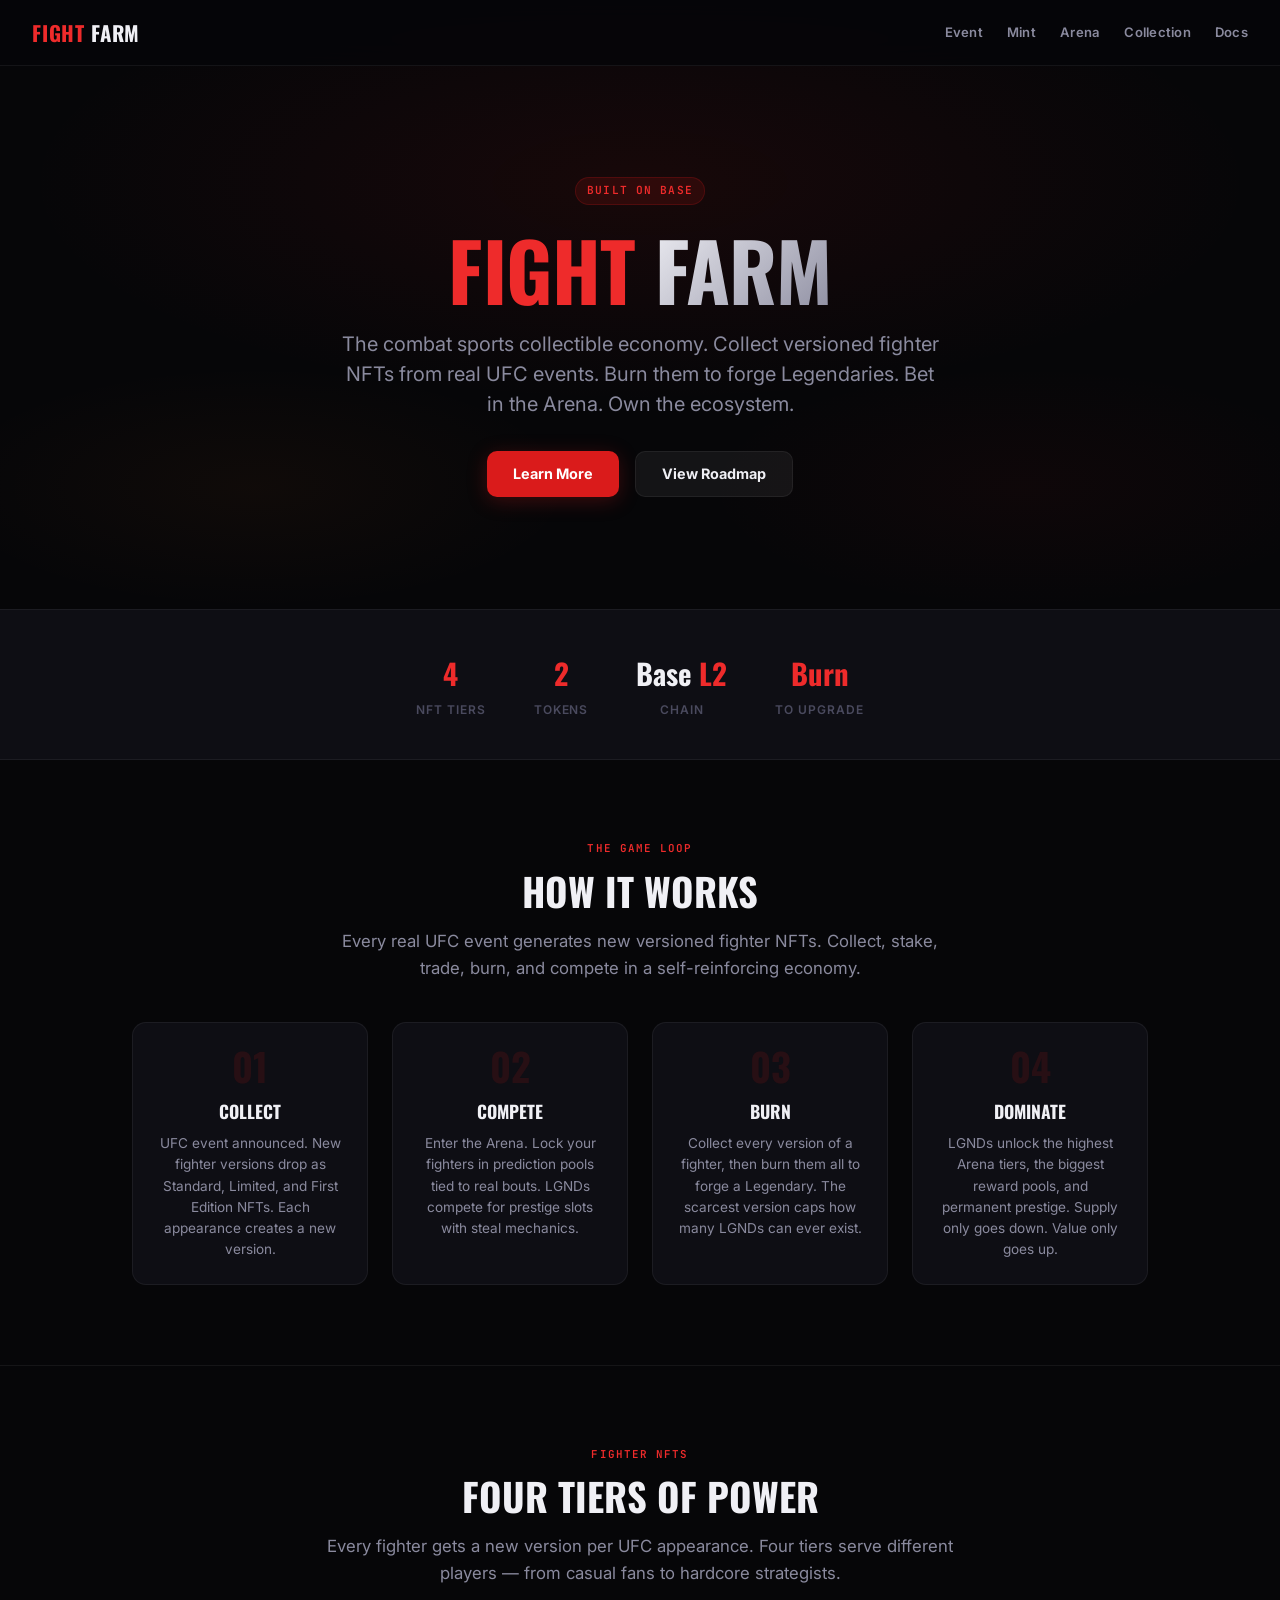
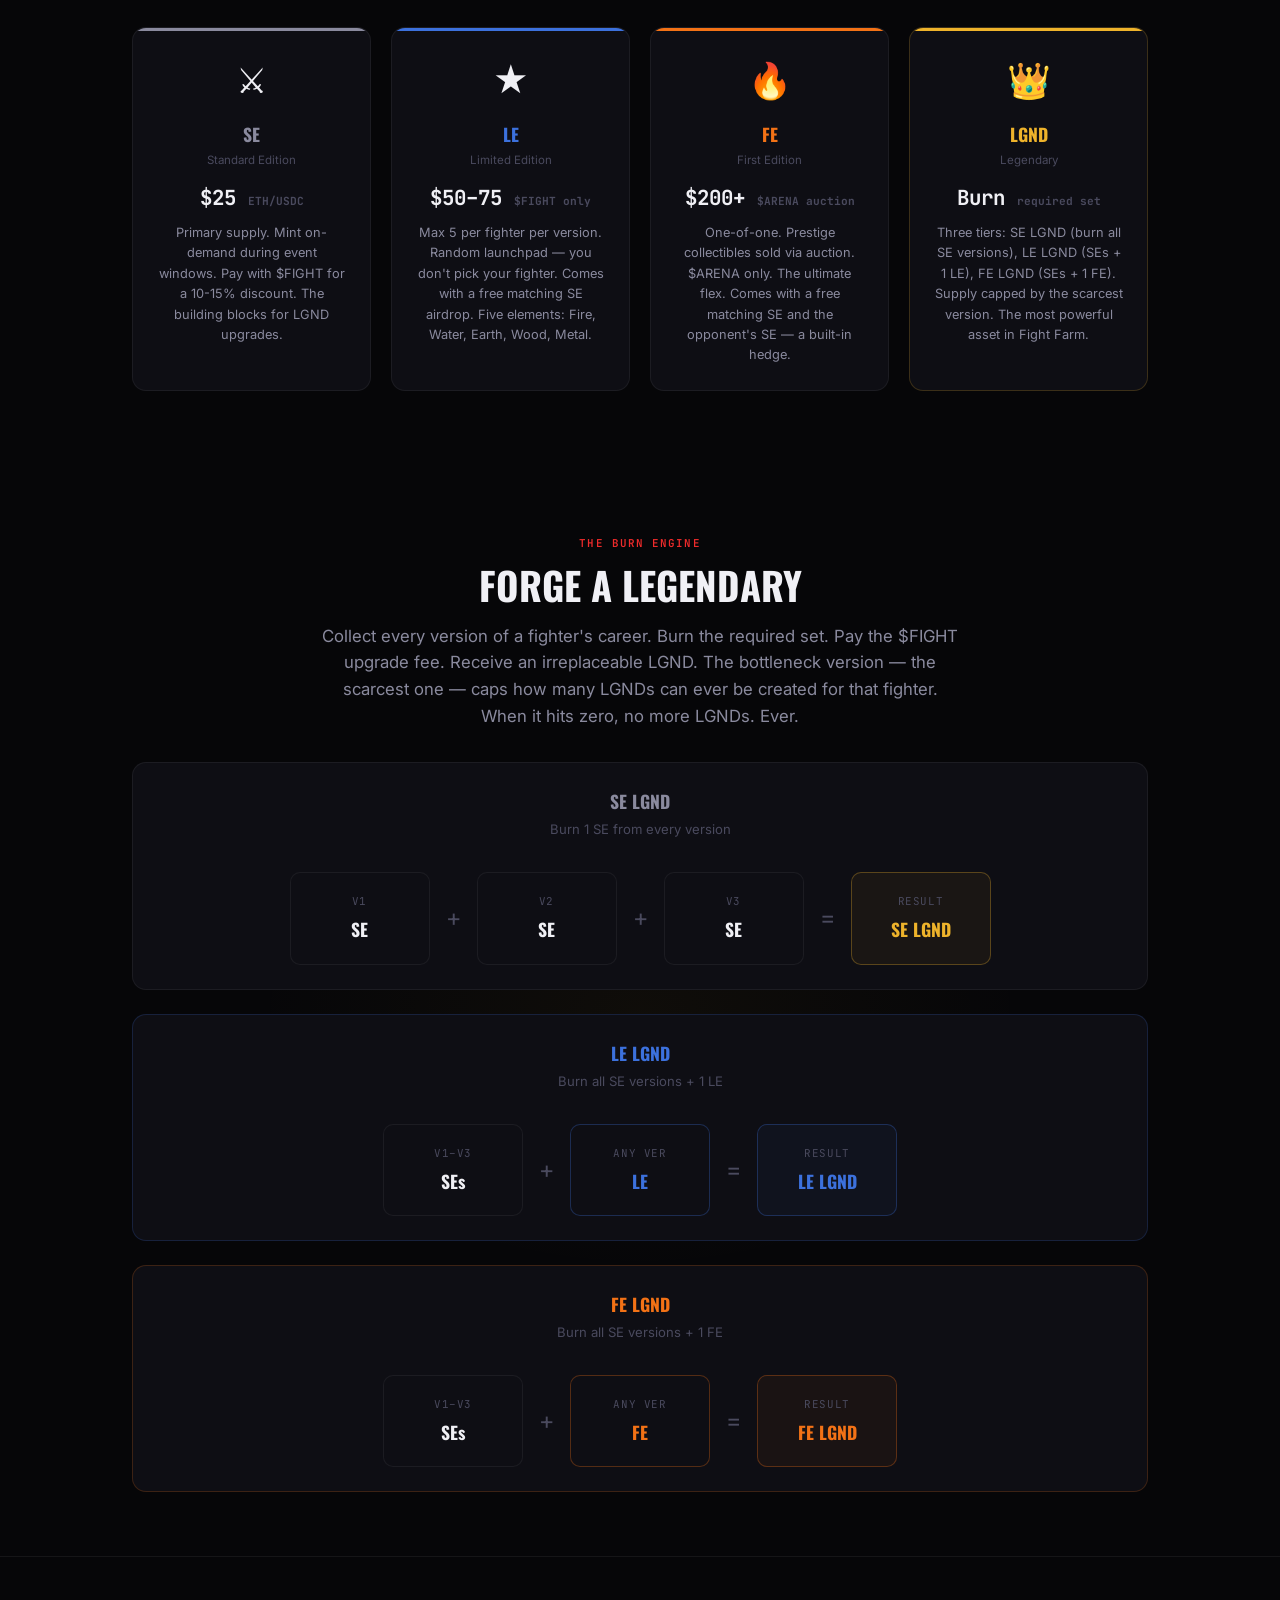
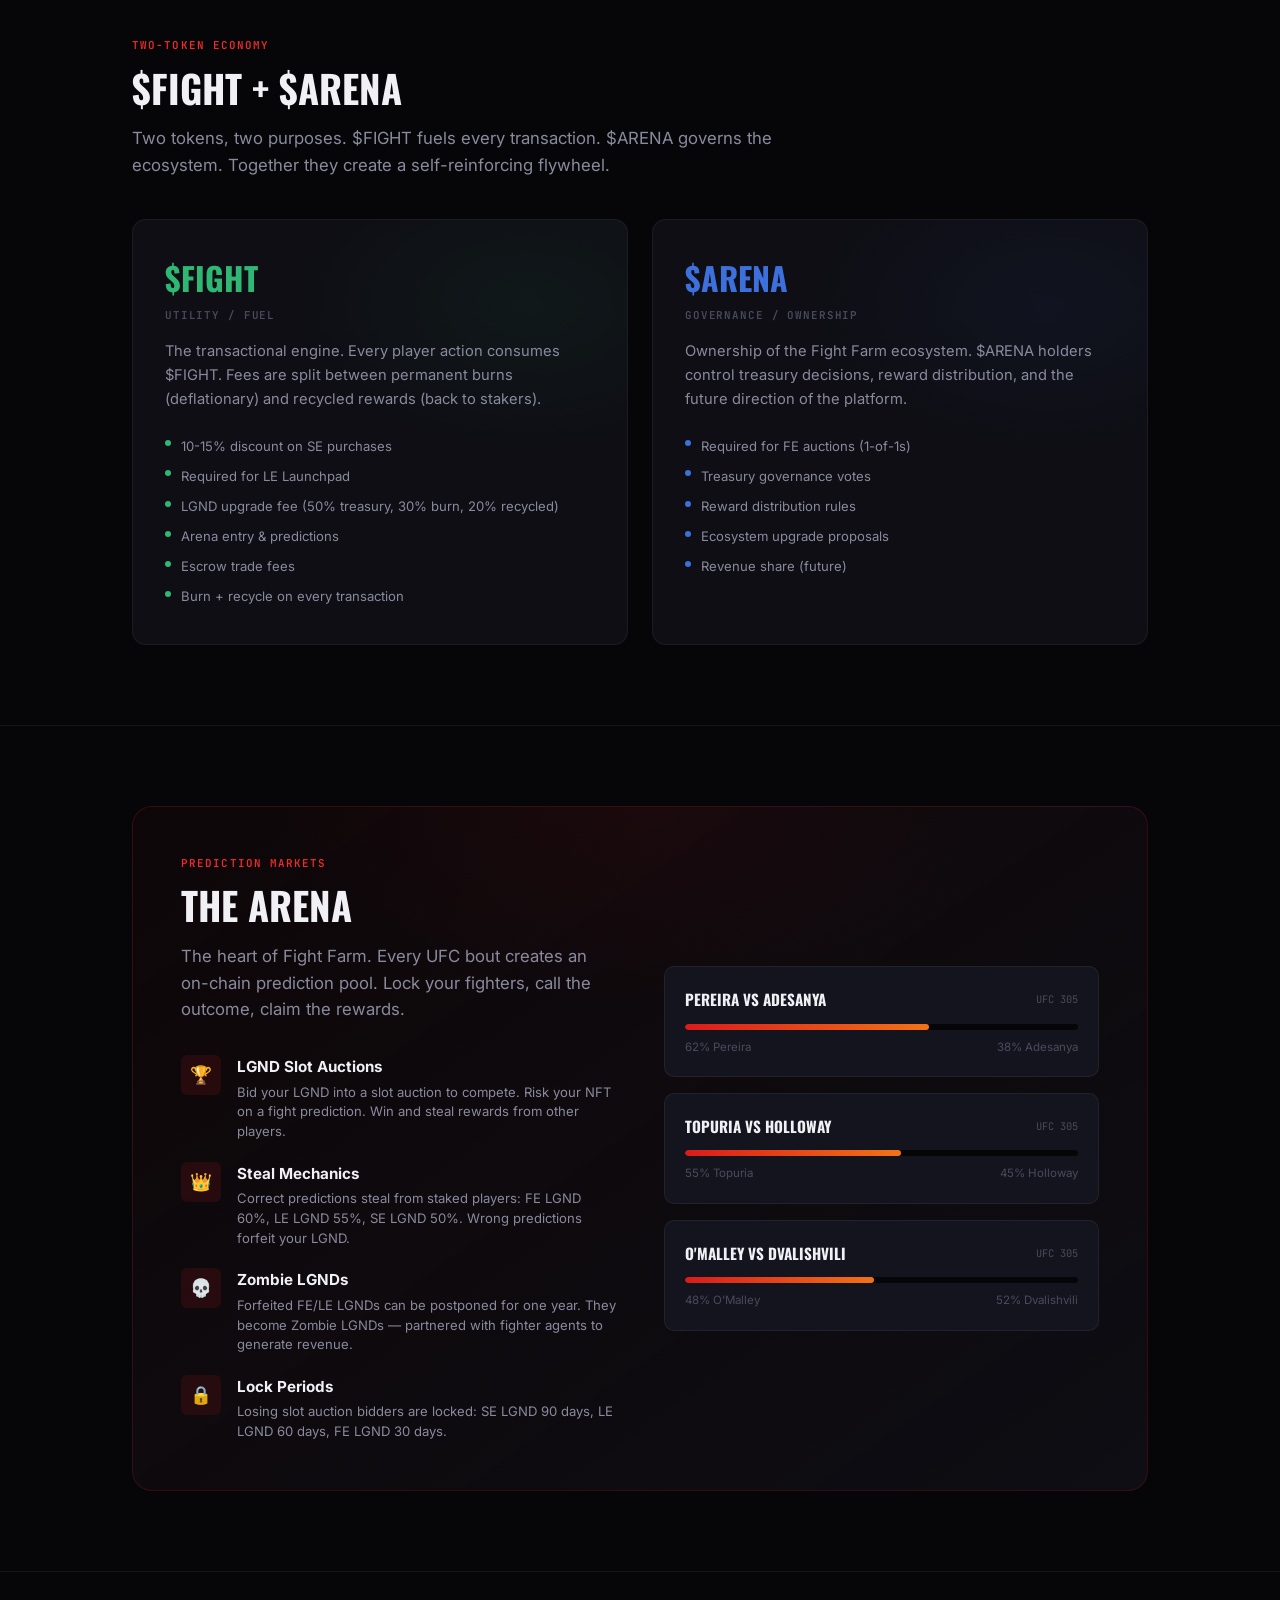
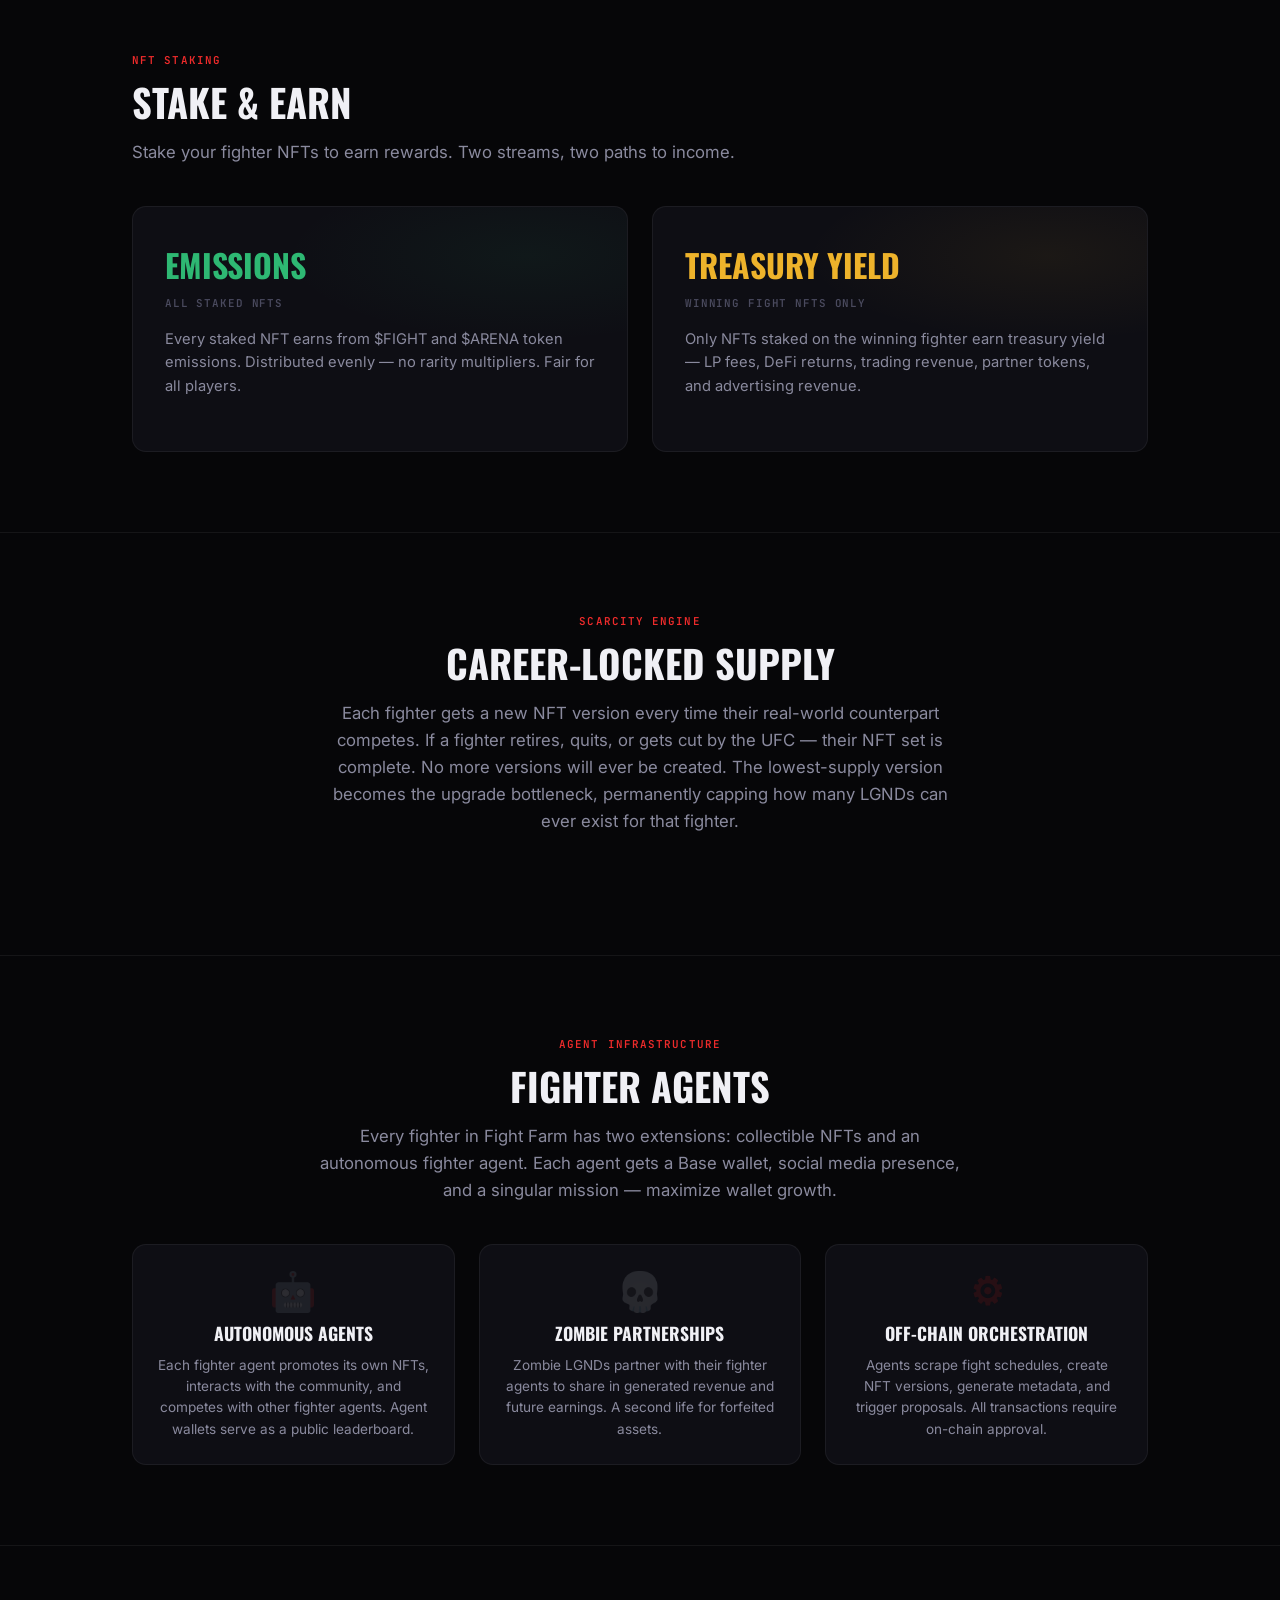
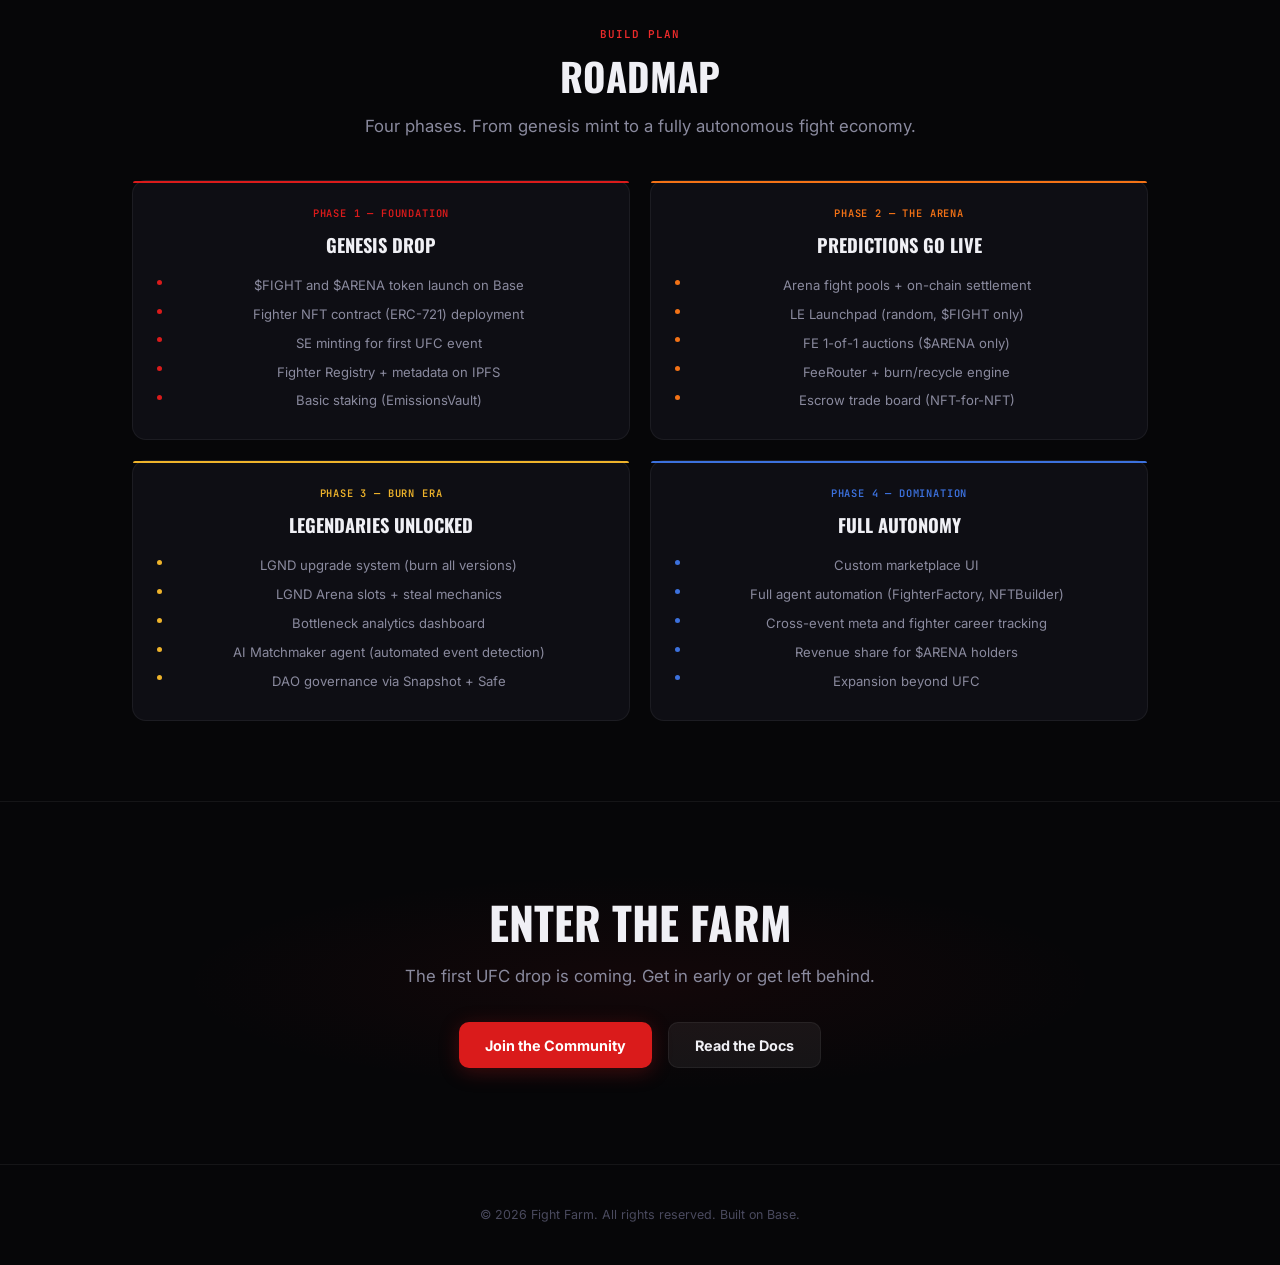
==== commit e17e1d45: "Fix LGND upgrade fee: tiered pricing, not 100% burn Upgrade fees paid in $FIGHT only, split 50% trea" ====
--- a/index.html
+++ b/index.html
@@ -188,7 +188,7 @@
                 <ul class="token-uses">
                     <li>10-15% discount on SE purchases</li>
                     <li>Required for LE Launchpad</li>
-                    <li>LGND upgrade fee (100% burn)</li>
+                    <li>LGND upgrade fee (50% treasury, 30% burn, 20% recycled)</li>
                     <li>Arena entry &amp; predictions</li>
                     <li>Escrow trade fees</li>
                     <li>Burn + recycle on every transaction</li>
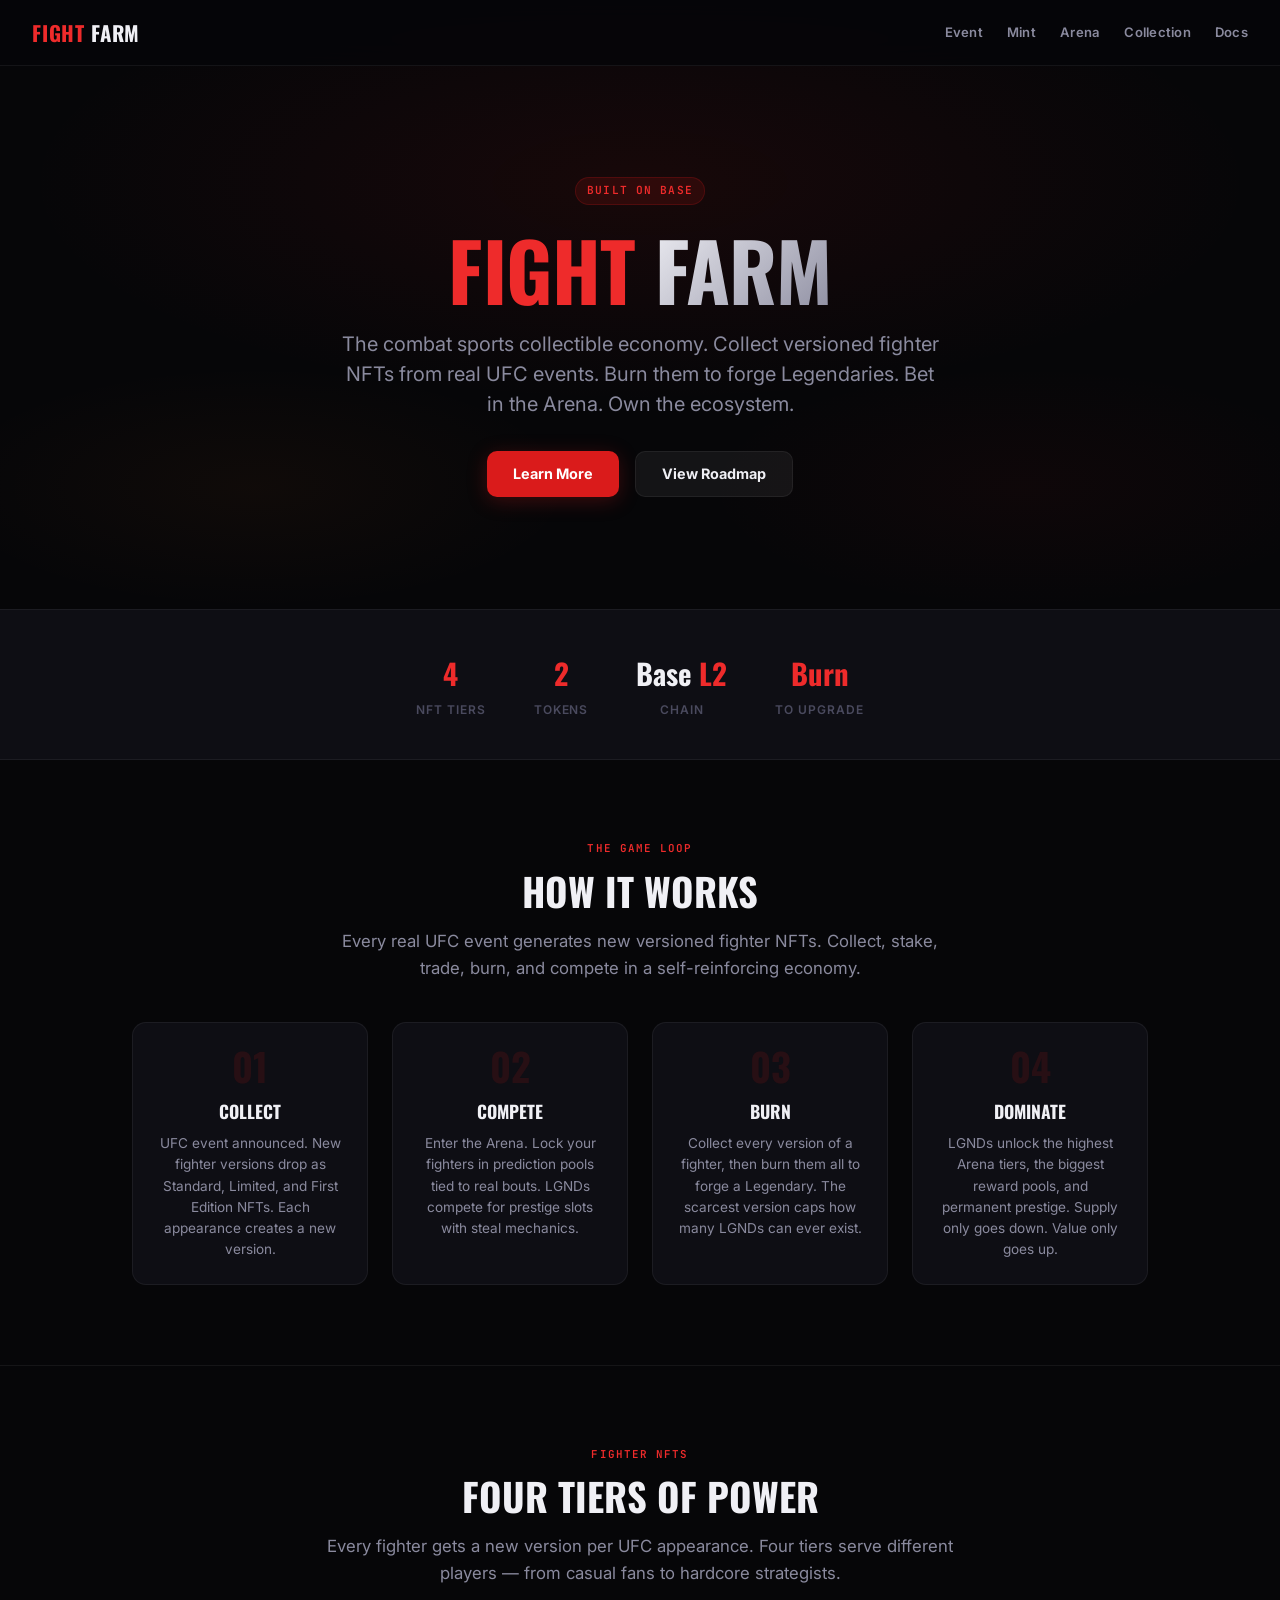
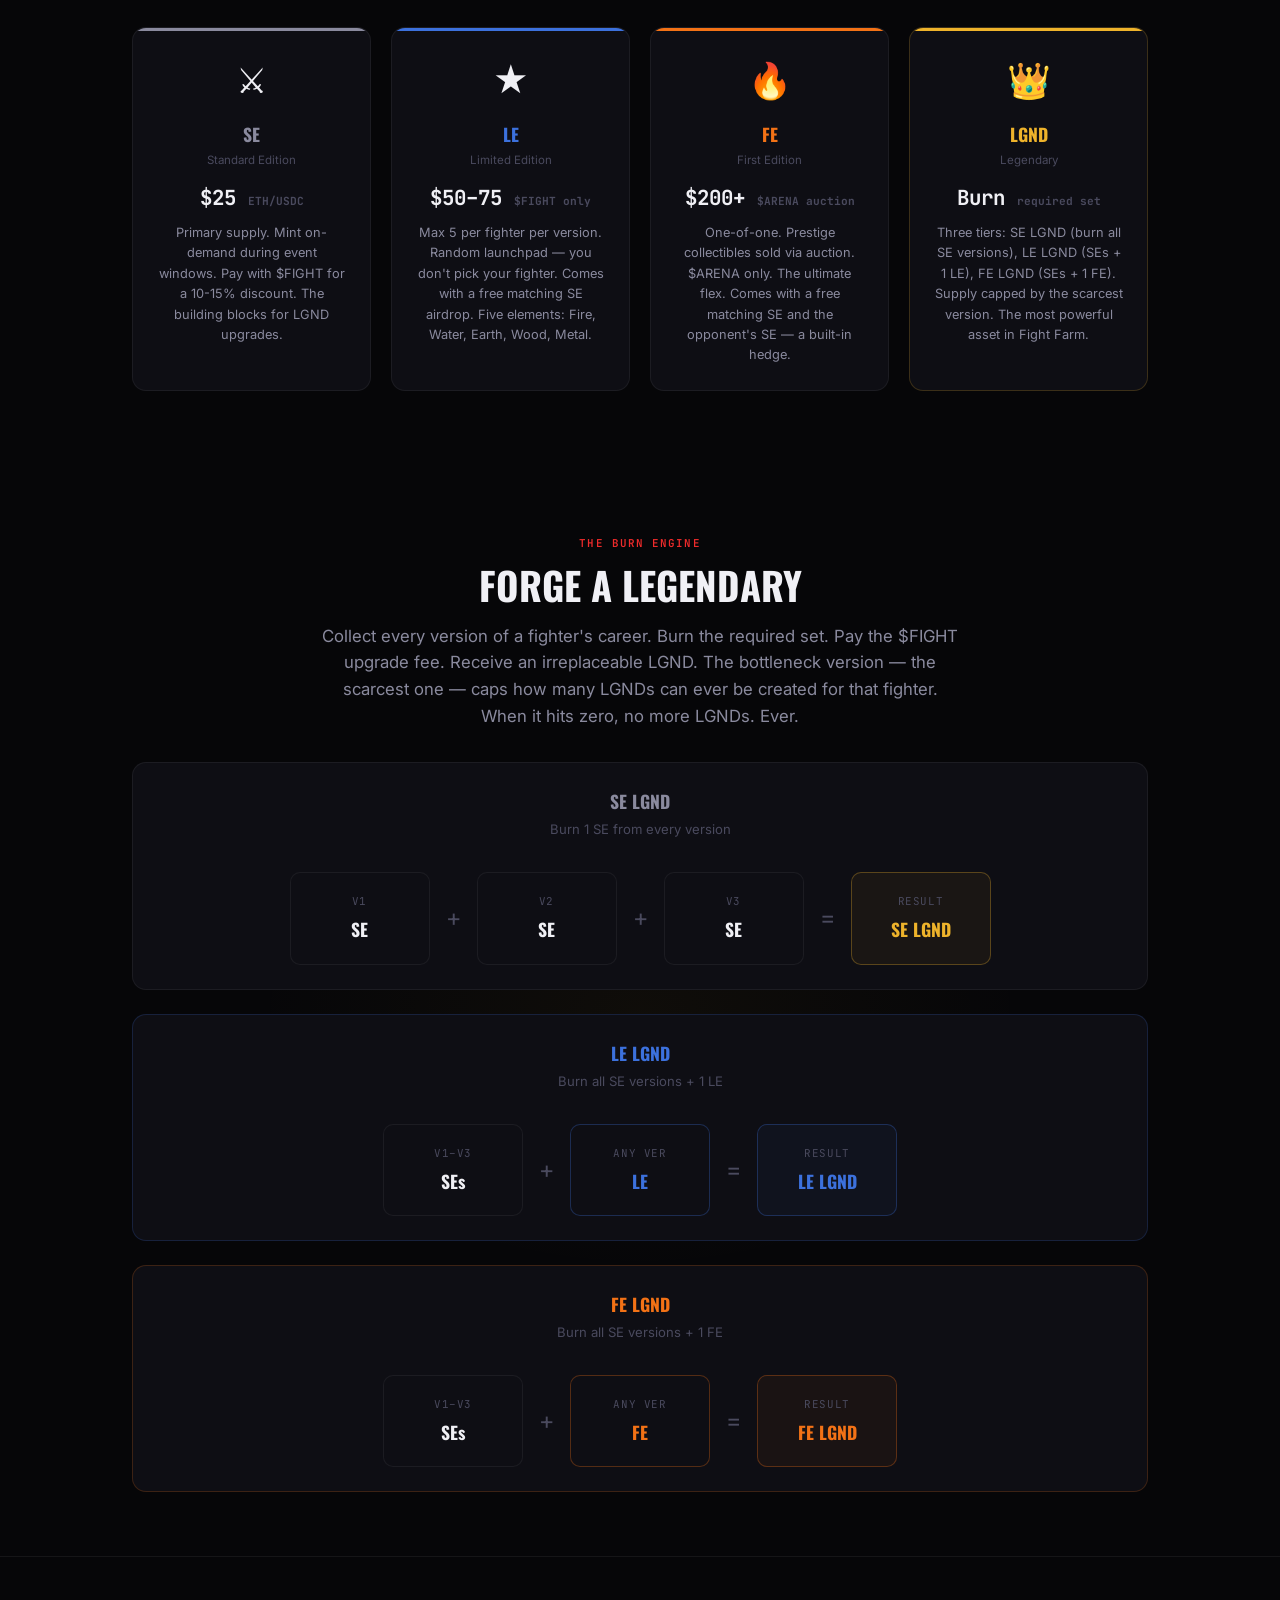
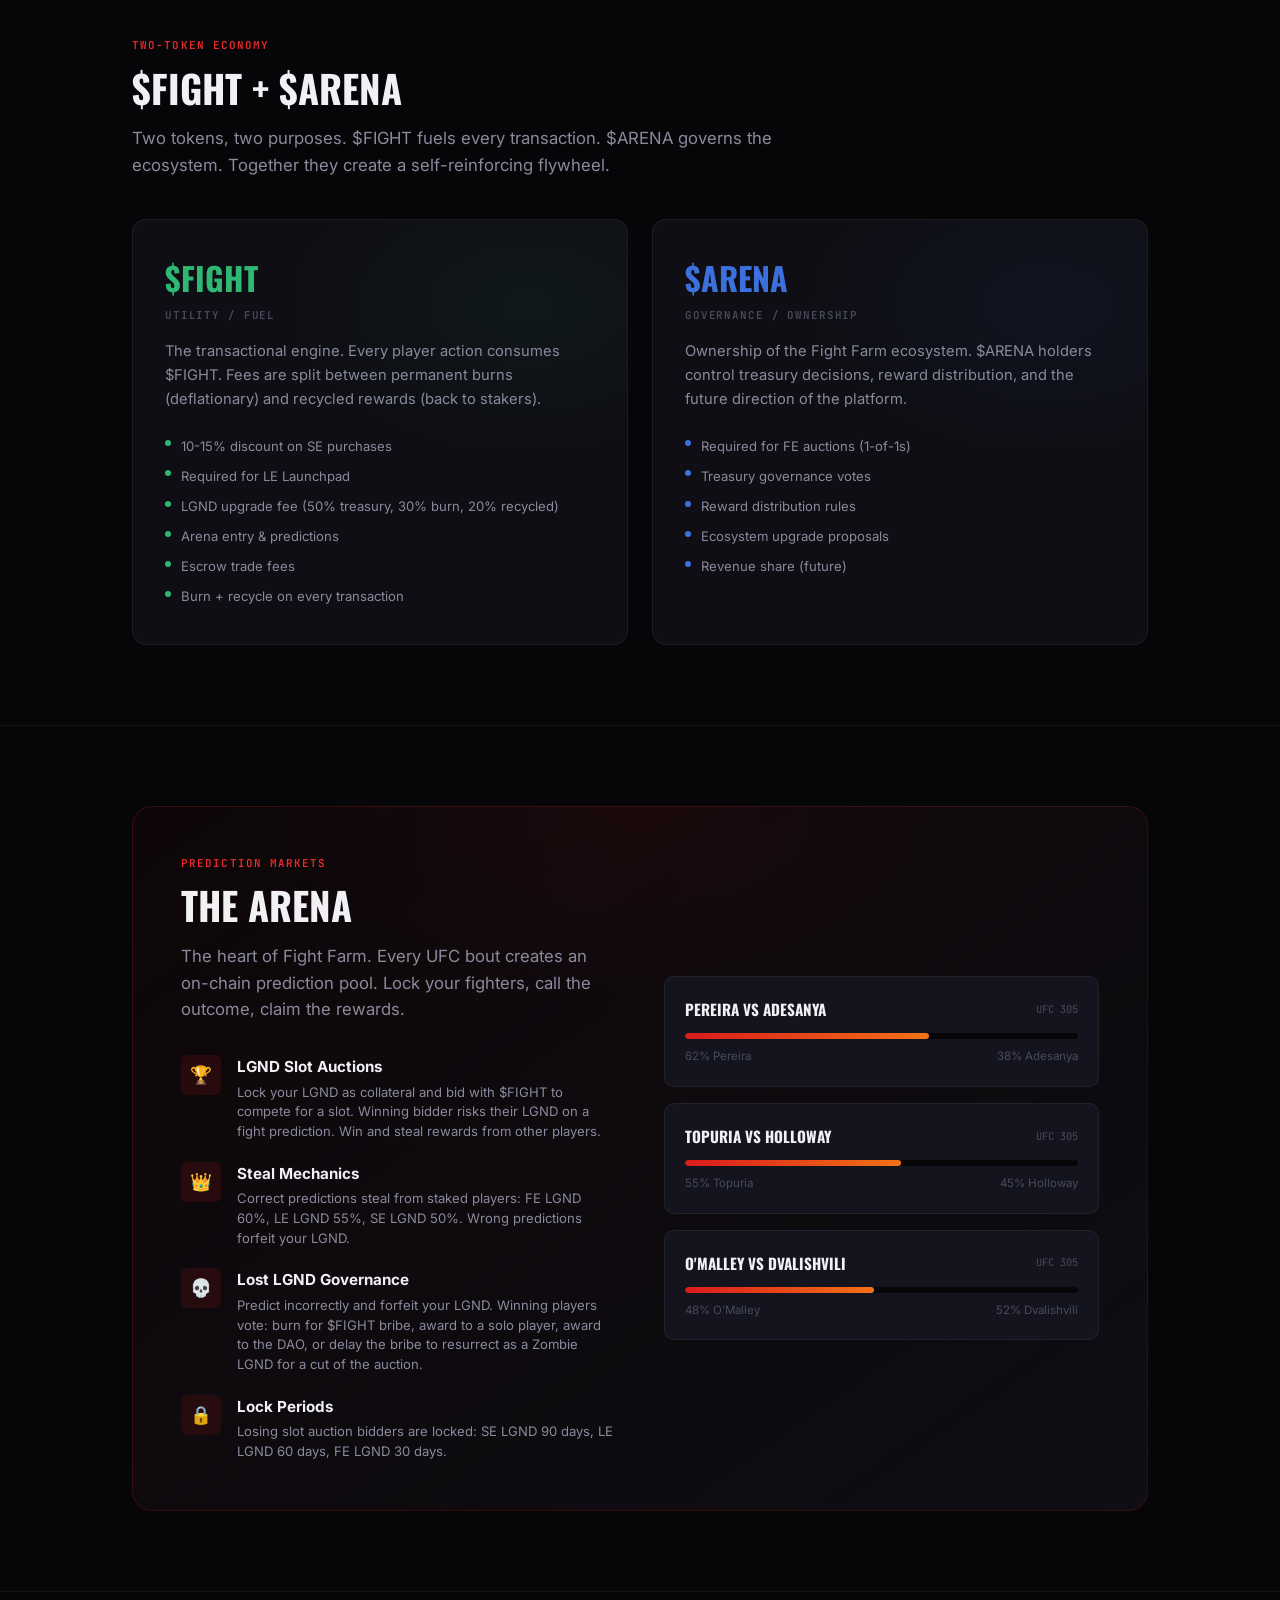
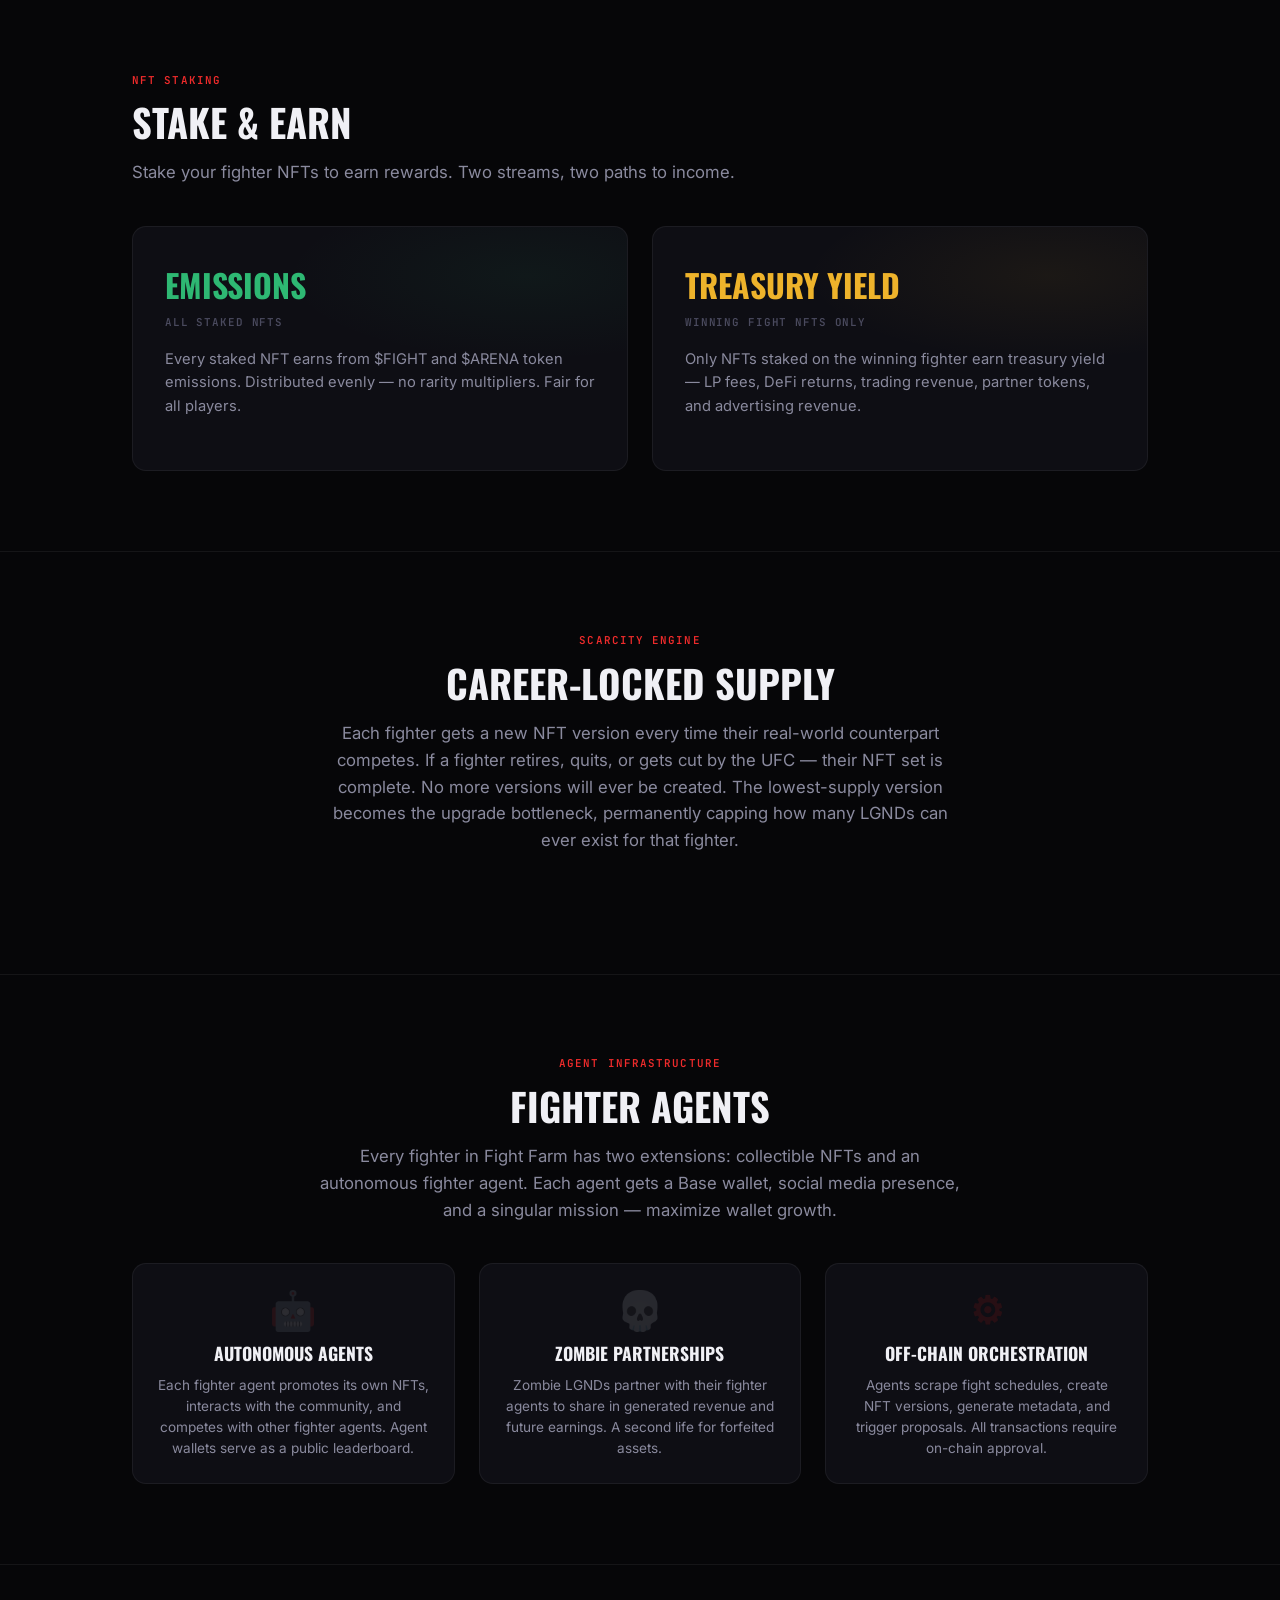
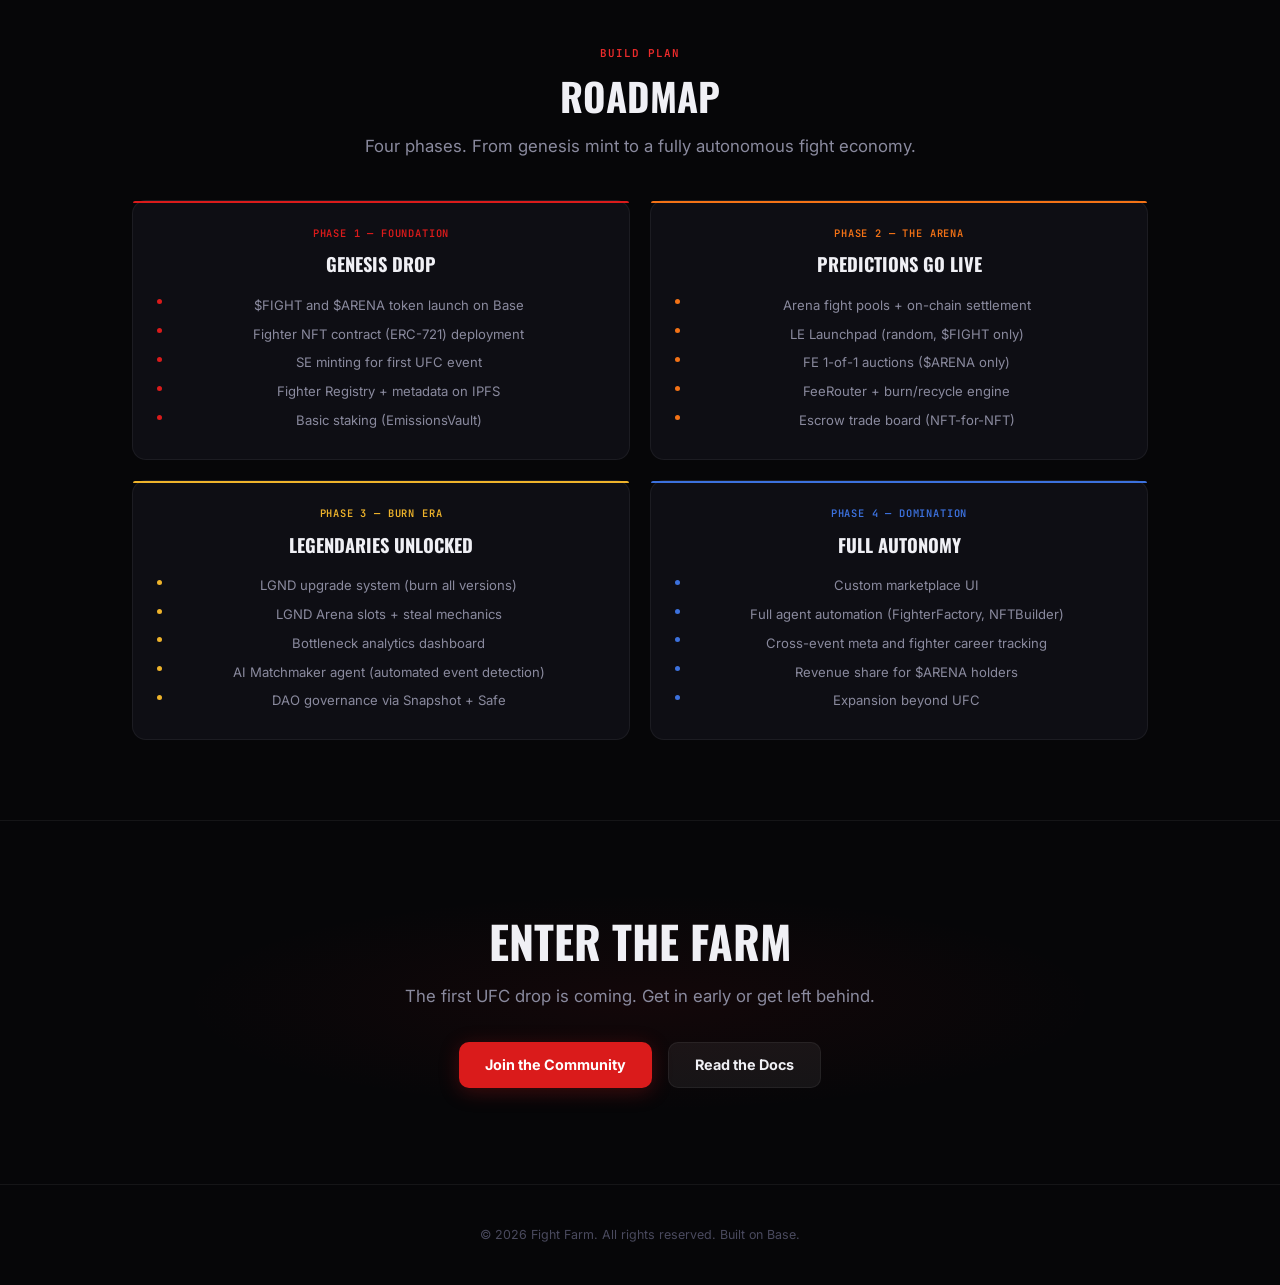
==== commit 6b5bb0a9: "Clarify Arena slot auctions and Lost LGND Governance Slot auctions: lock LGND as collateral, bid wit" ====
--- a/index.html
+++ b/index.html
@@ -224,7 +224,7 @@
                             <div class="arena-feature-icon">&#127942;</div>
                             <div>
                                 <div class="arena-feature-title">LGND Slot Auctions</div>
-                                <p class="arena-feature-desc">Bid your LGND into a slot auction to compete. Risk your NFT on a fight prediction. Win and steal rewards from other players.</p>
+                                <p class="arena-feature-desc">Lock your LGND as collateral and bid with $FIGHT to compete for a slot. Winning bidder risks their LGND on a fight prediction. Win and steal rewards from other players.</p>
                             </div>
                         </div>
                         <div class="arena-feature">
@@ -237,8 +237,8 @@
                         <div class="arena-feature">
                             <div class="arena-feature-icon">&#128128;</div>
                             <div>
-                                <div class="arena-feature-title">Zombie LGNDs</div>
-                                <p class="arena-feature-desc">Forfeited FE/LE LGNDs can be postponed for one year. They become Zombie LGNDs &mdash; partnered with fighter agents to generate revenue.</p>
+                                <div class="arena-feature-title">Lost LGND Governance</div>
+                                <p class="arena-feature-desc">Predict incorrectly and forfeit your LGND. Winning players vote: burn for $FIGHT bribe, award to a solo player, award to the DAO, or delay the bribe to resurrect as a Zombie LGND for a cut of the auction.</p>
                             </div>
                         </div>
                         <div class="arena-feature">
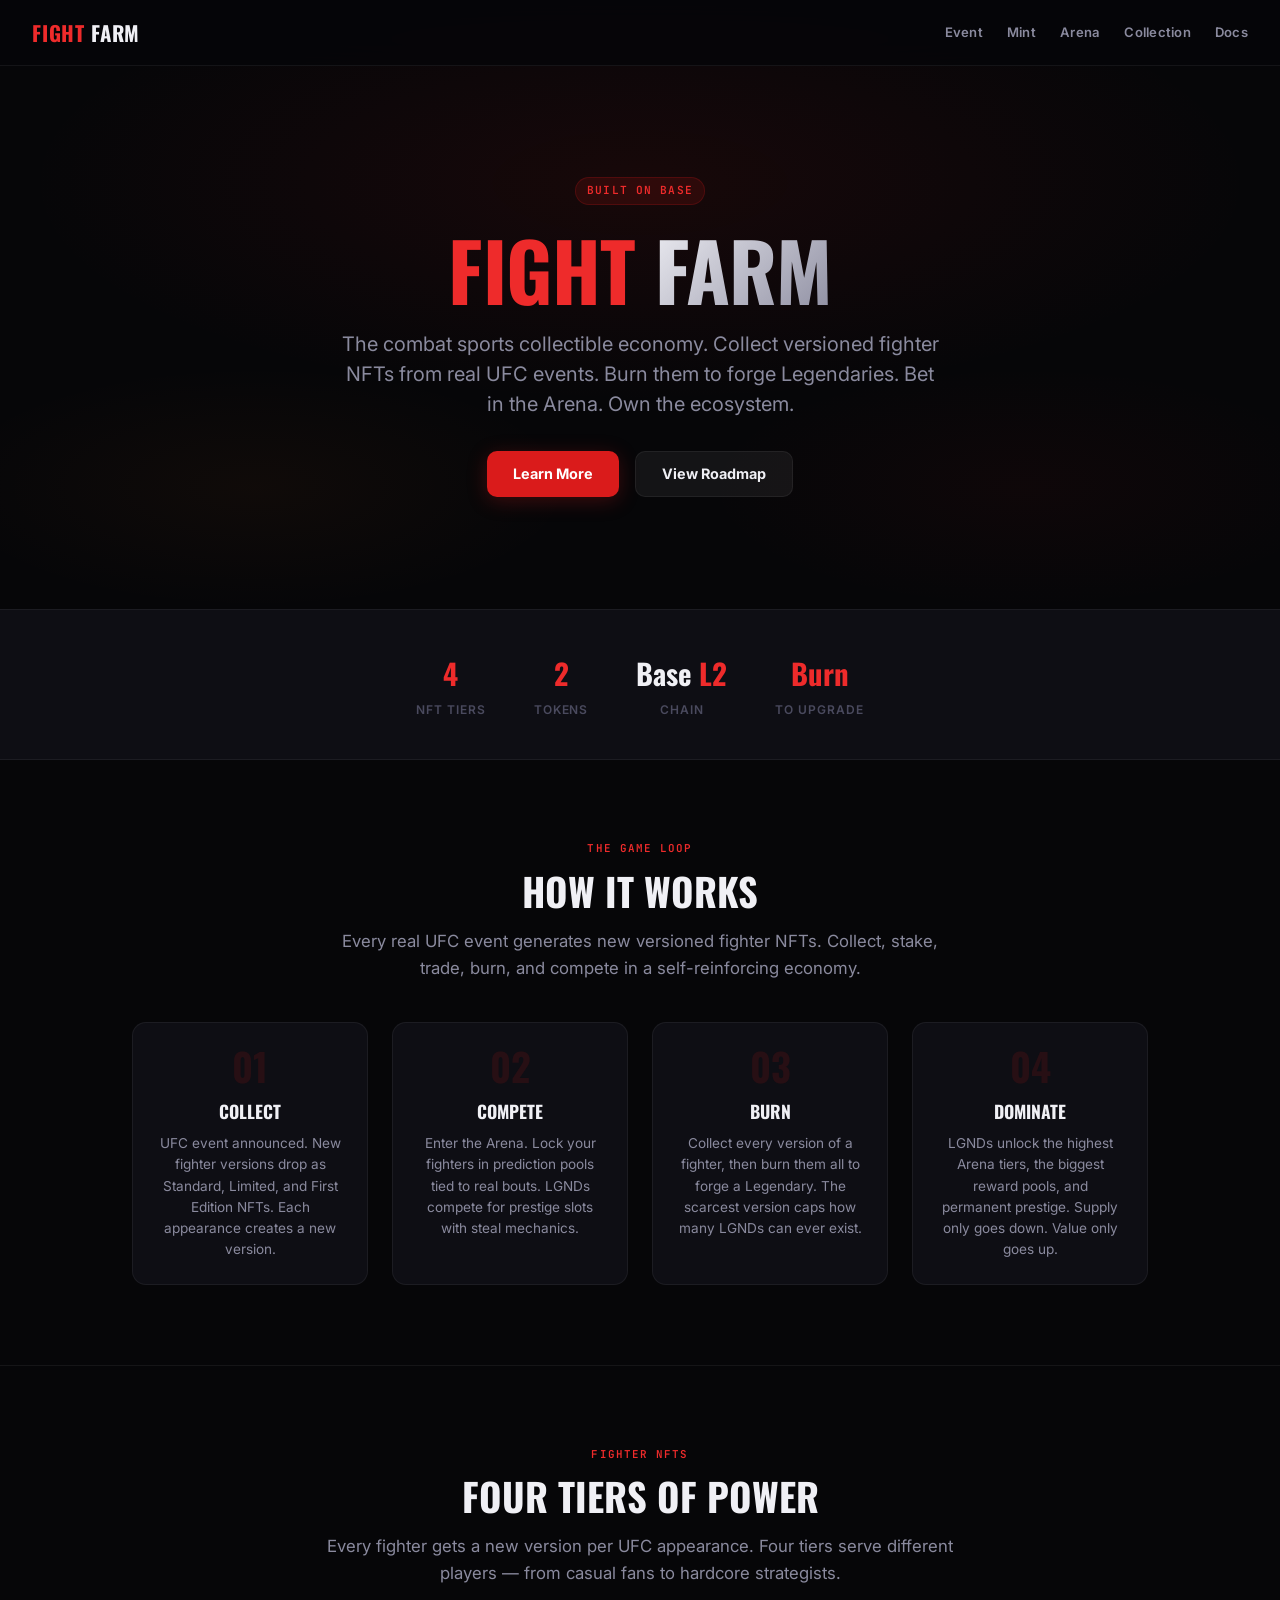
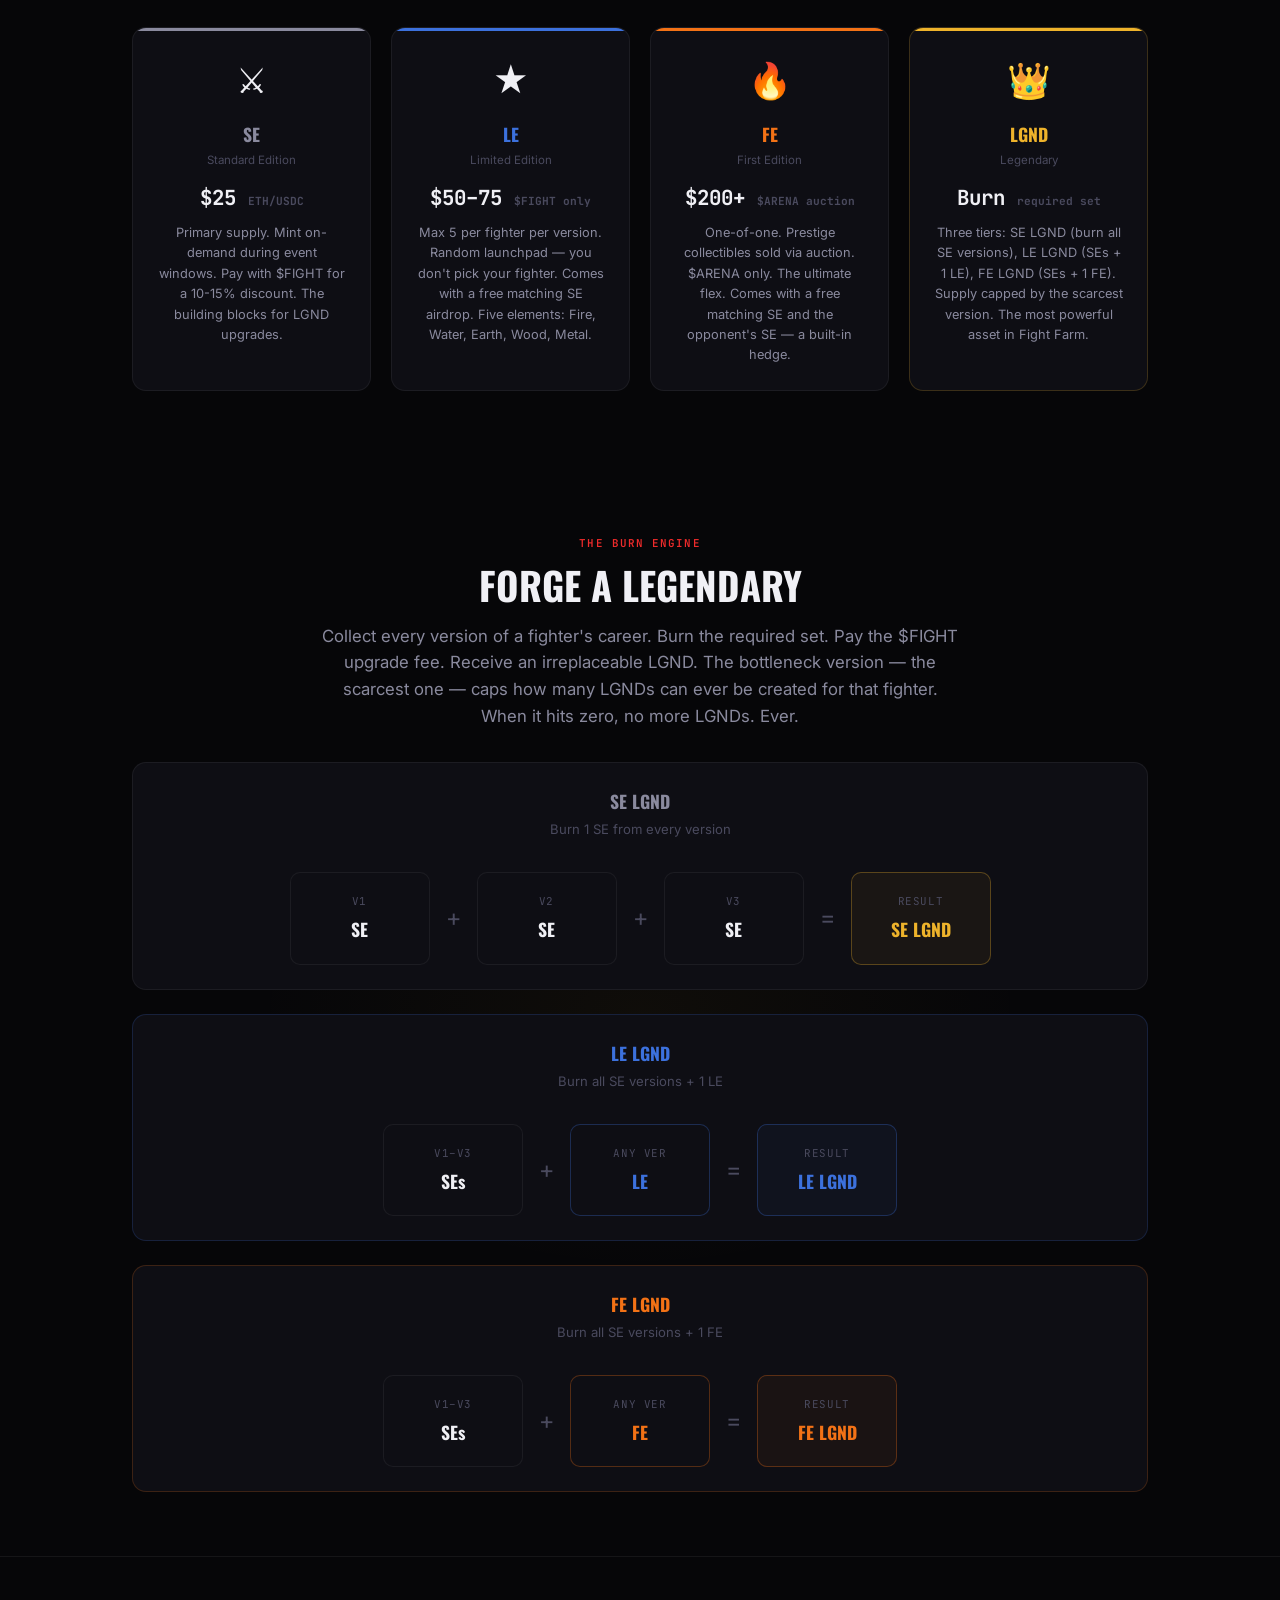
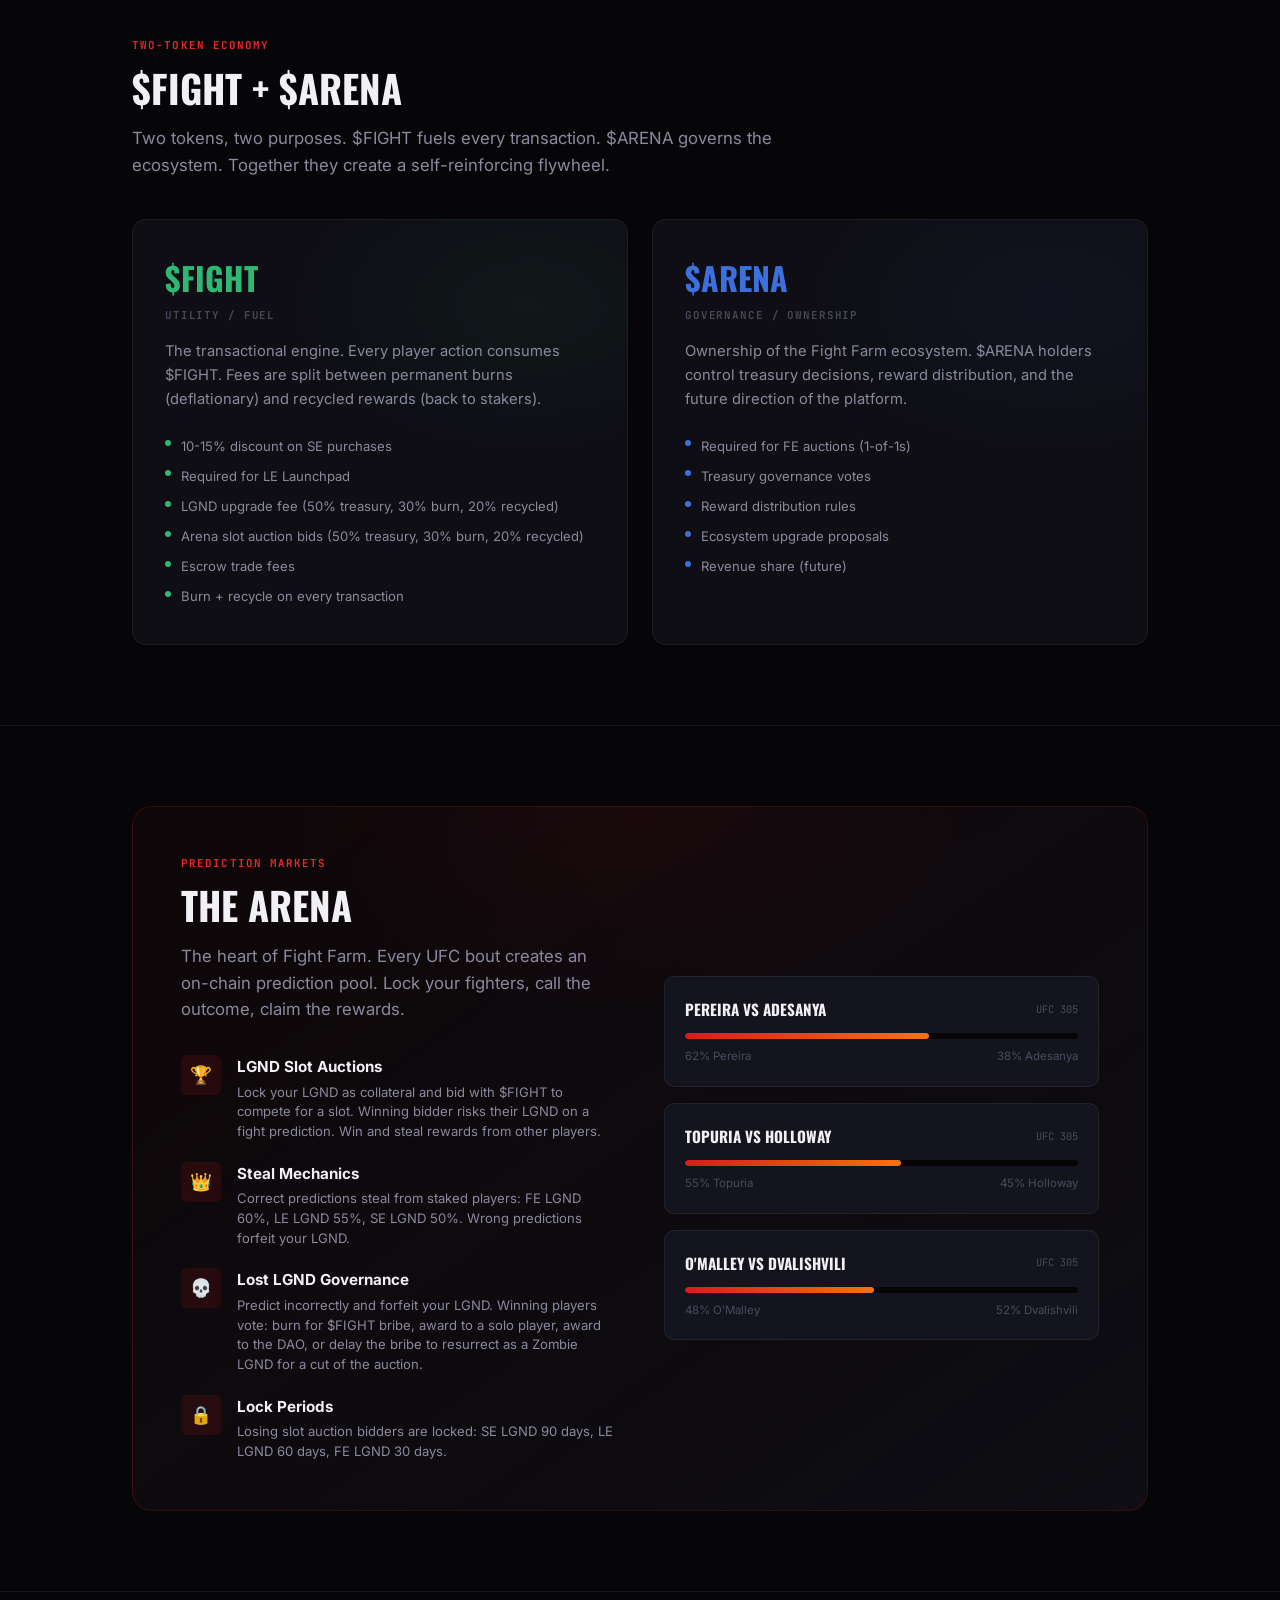
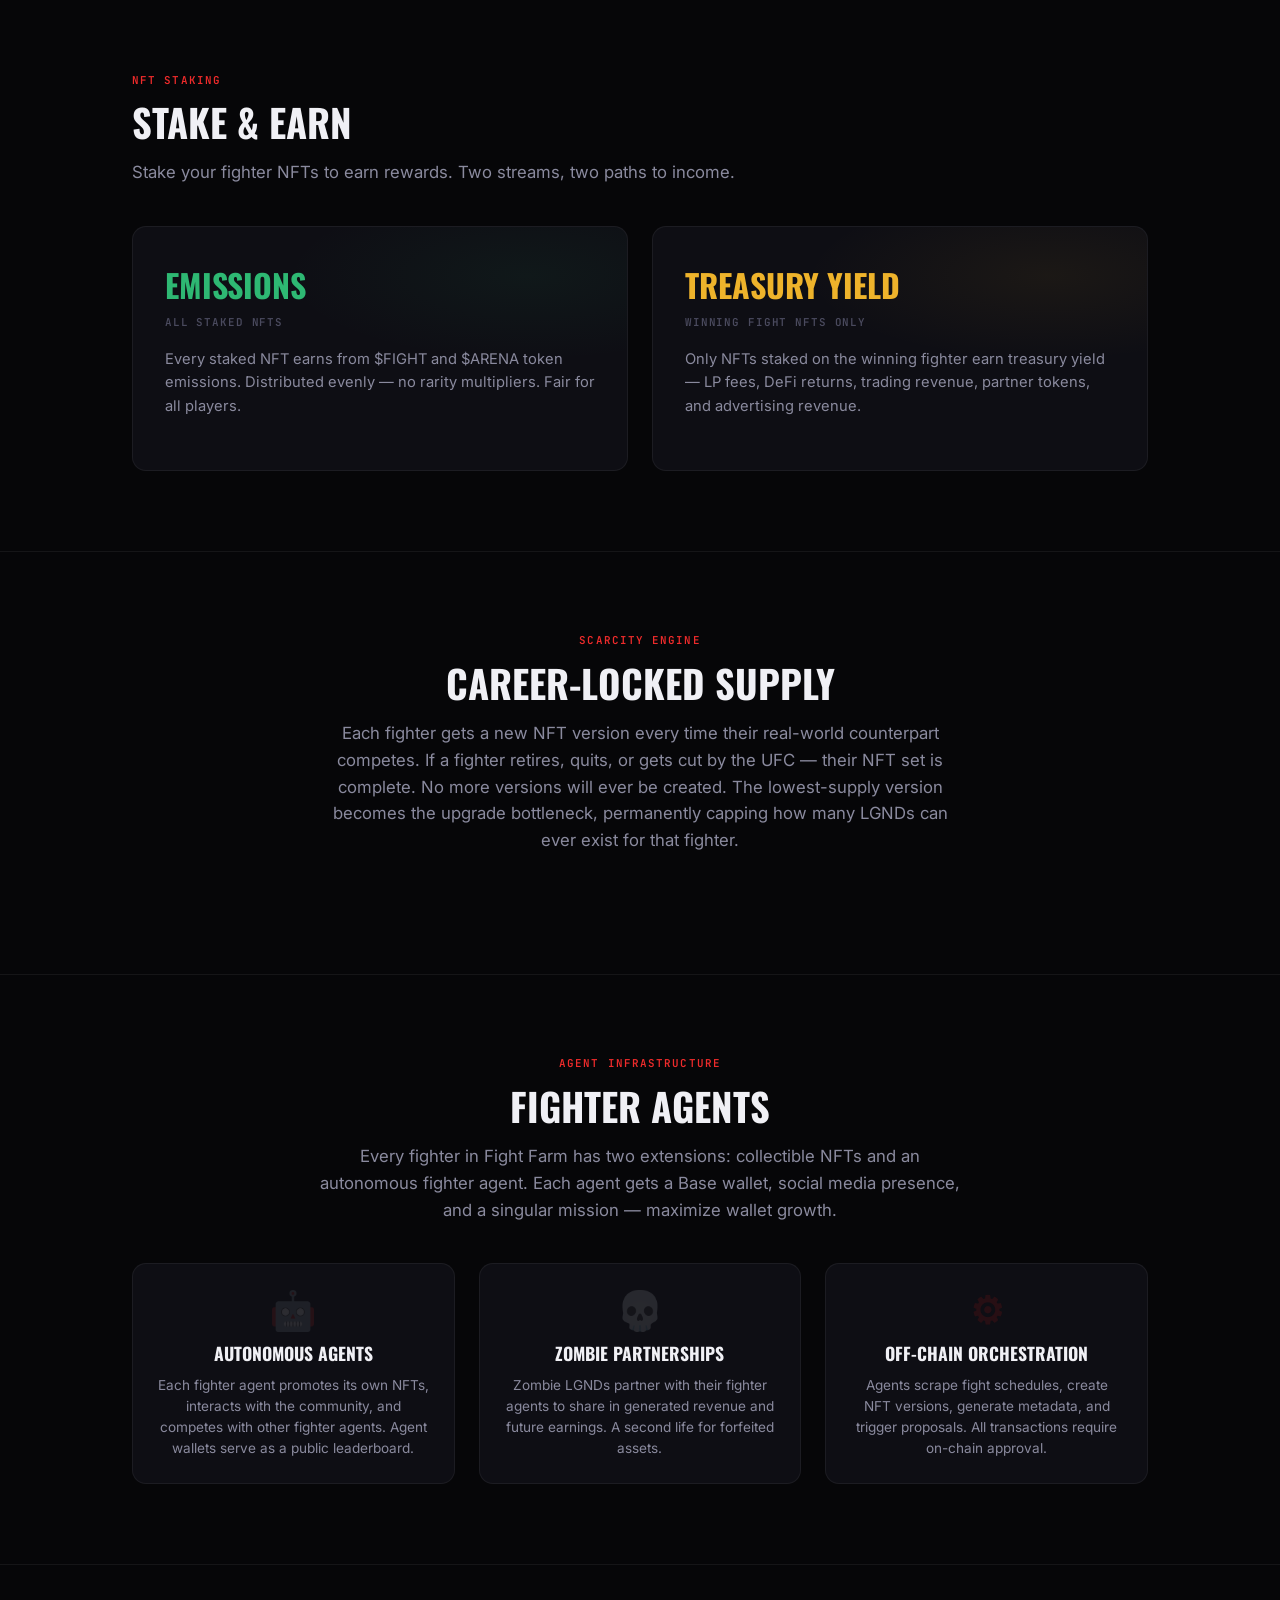
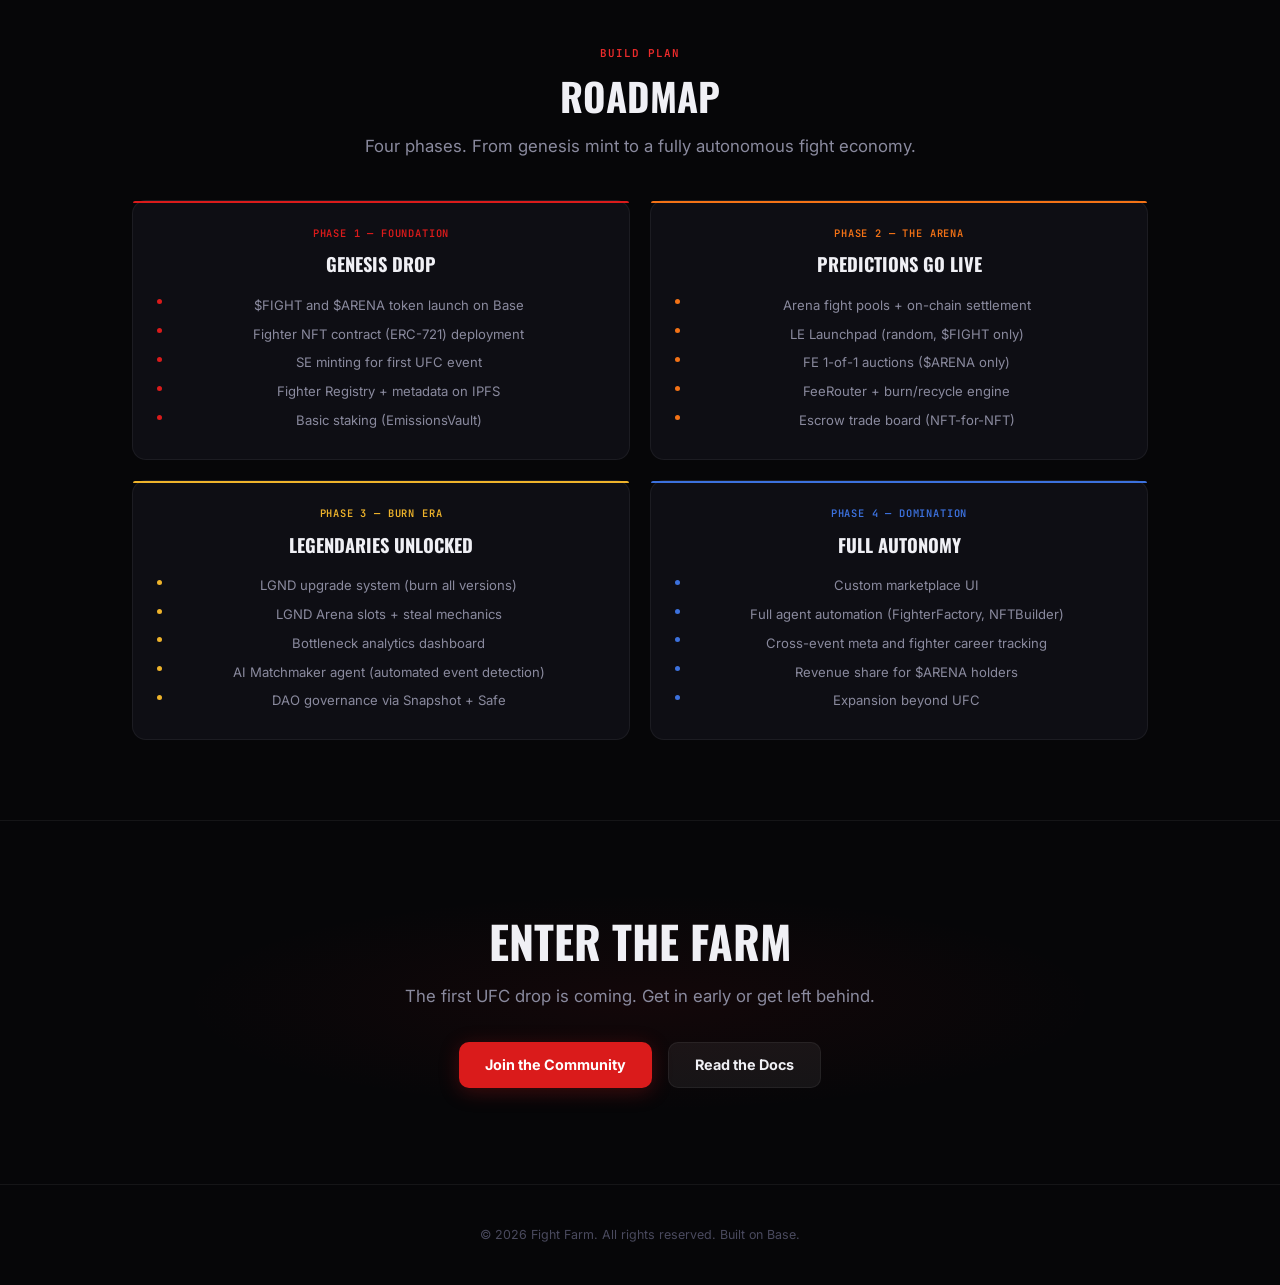
==== commit d8529422: "Update slot auction fee split: 50% treasury, 30% burn, 20% recycled Matches the same split as LGND u" ====
--- a/index.html
+++ b/index.html
@@ -189,7 +189,7 @@
                     <li>10-15% discount on SE purchases</li>
                     <li>Required for LE Launchpad</li>
                     <li>LGND upgrade fee (50% treasury, 30% burn, 20% recycled)</li>
-                    <li>Arena entry &amp; predictions</li>
+                    <li>Arena slot auction bids (50% treasury, 30% burn, 20% recycled)</li>
                     <li>Escrow trade fees</li>
                     <li>Burn + recycle on every transaction</li>
                 </ul>
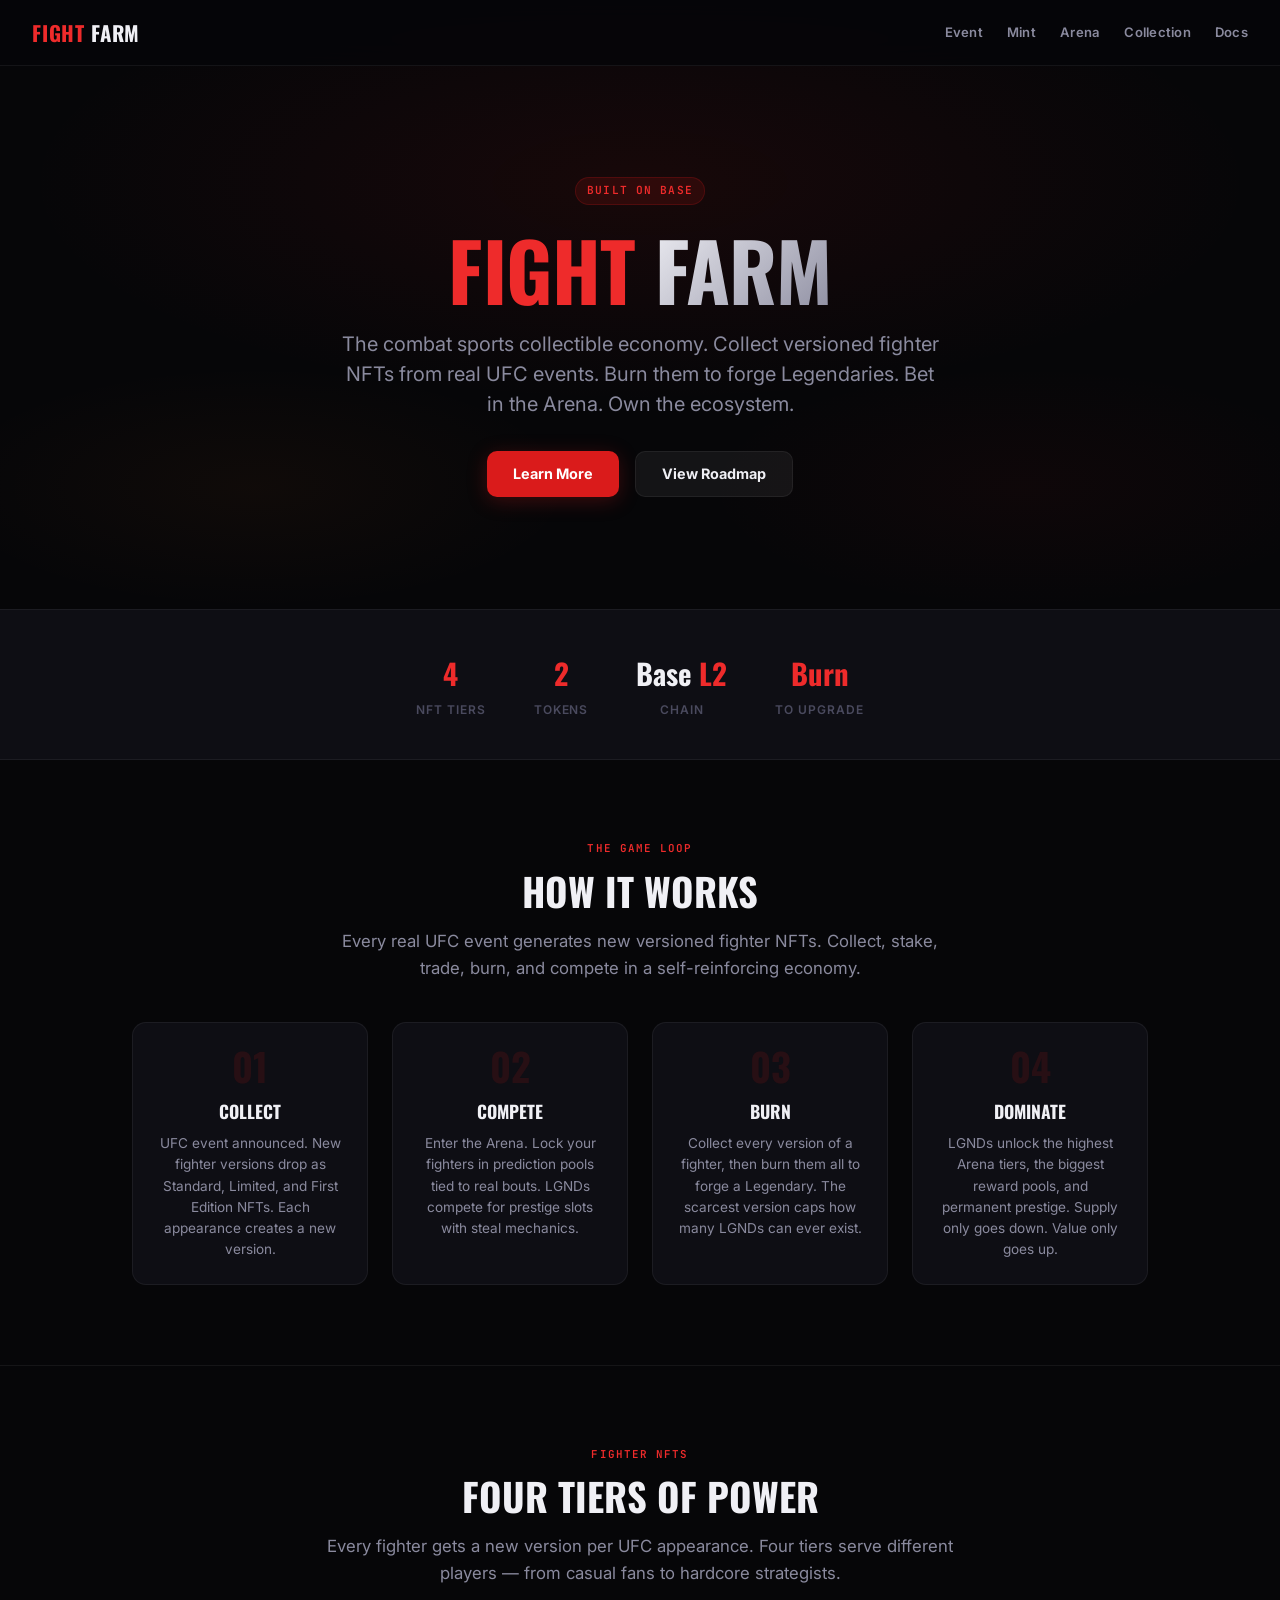
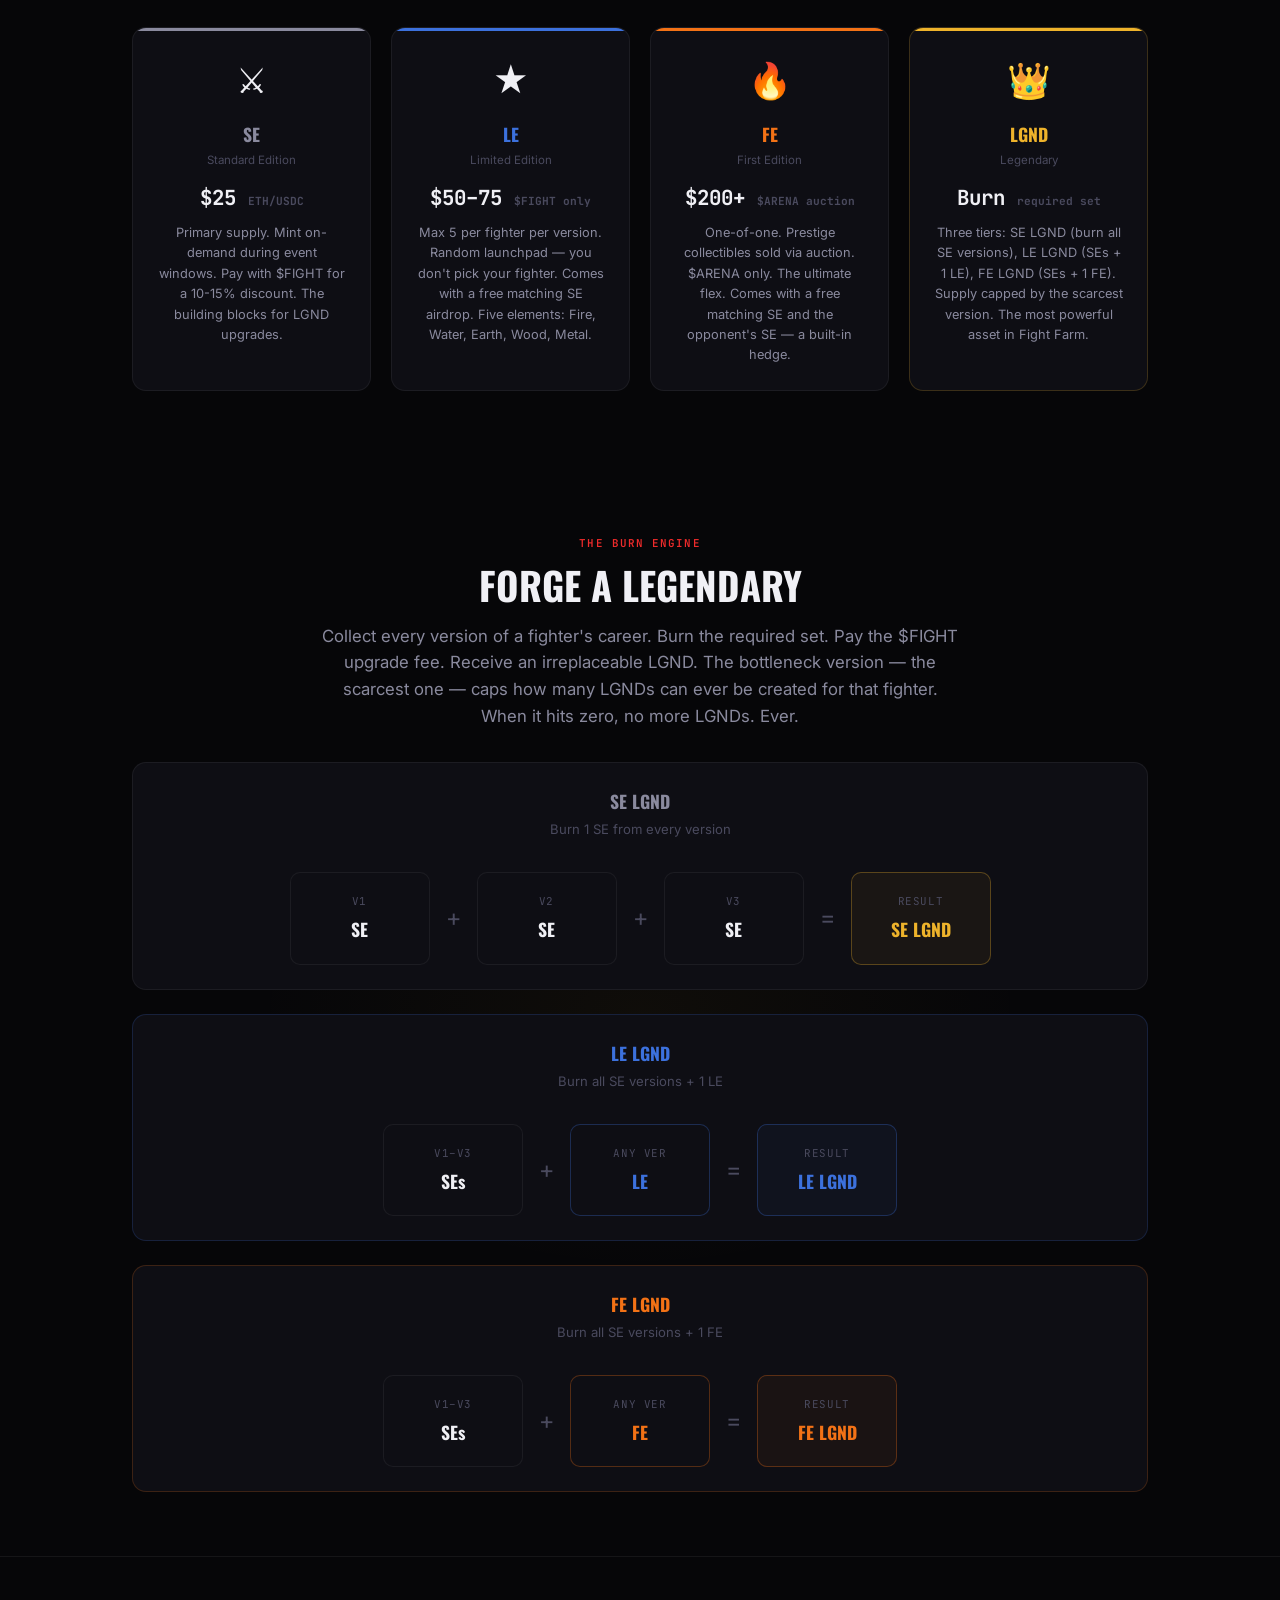
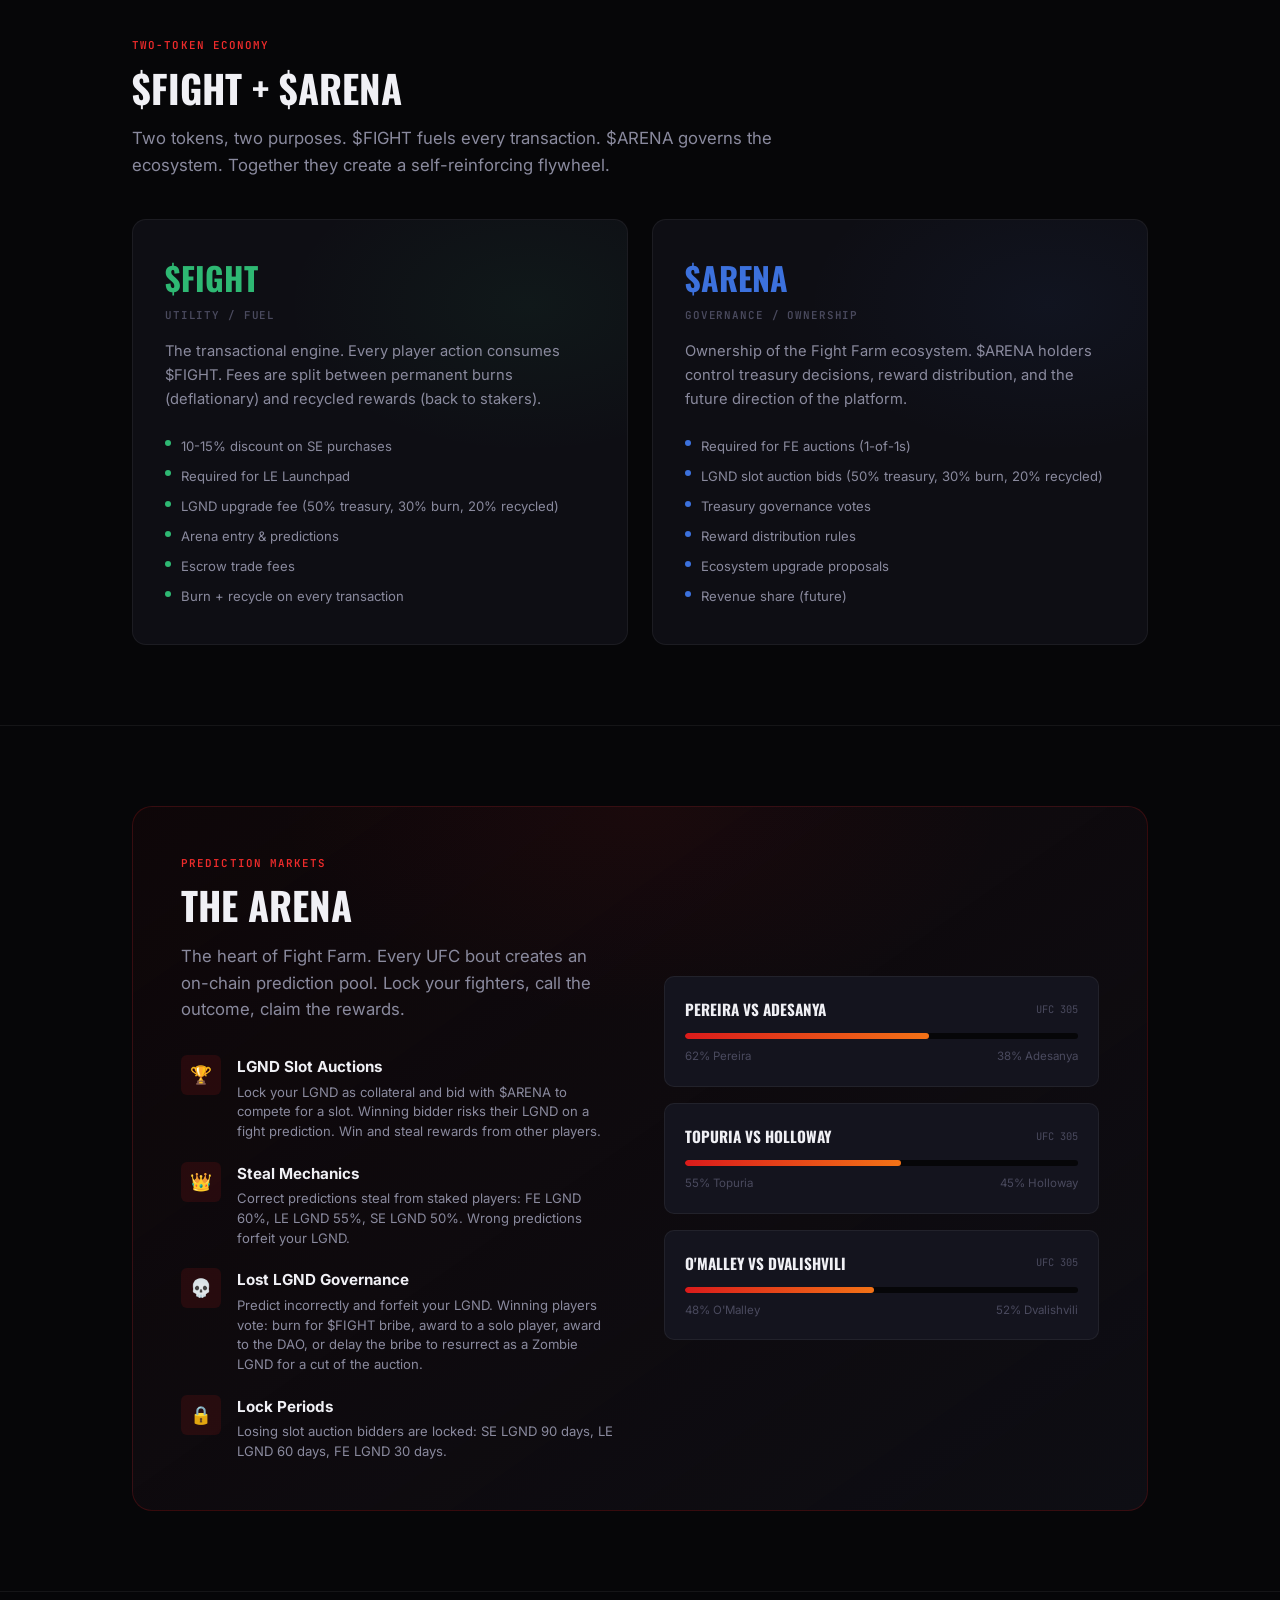
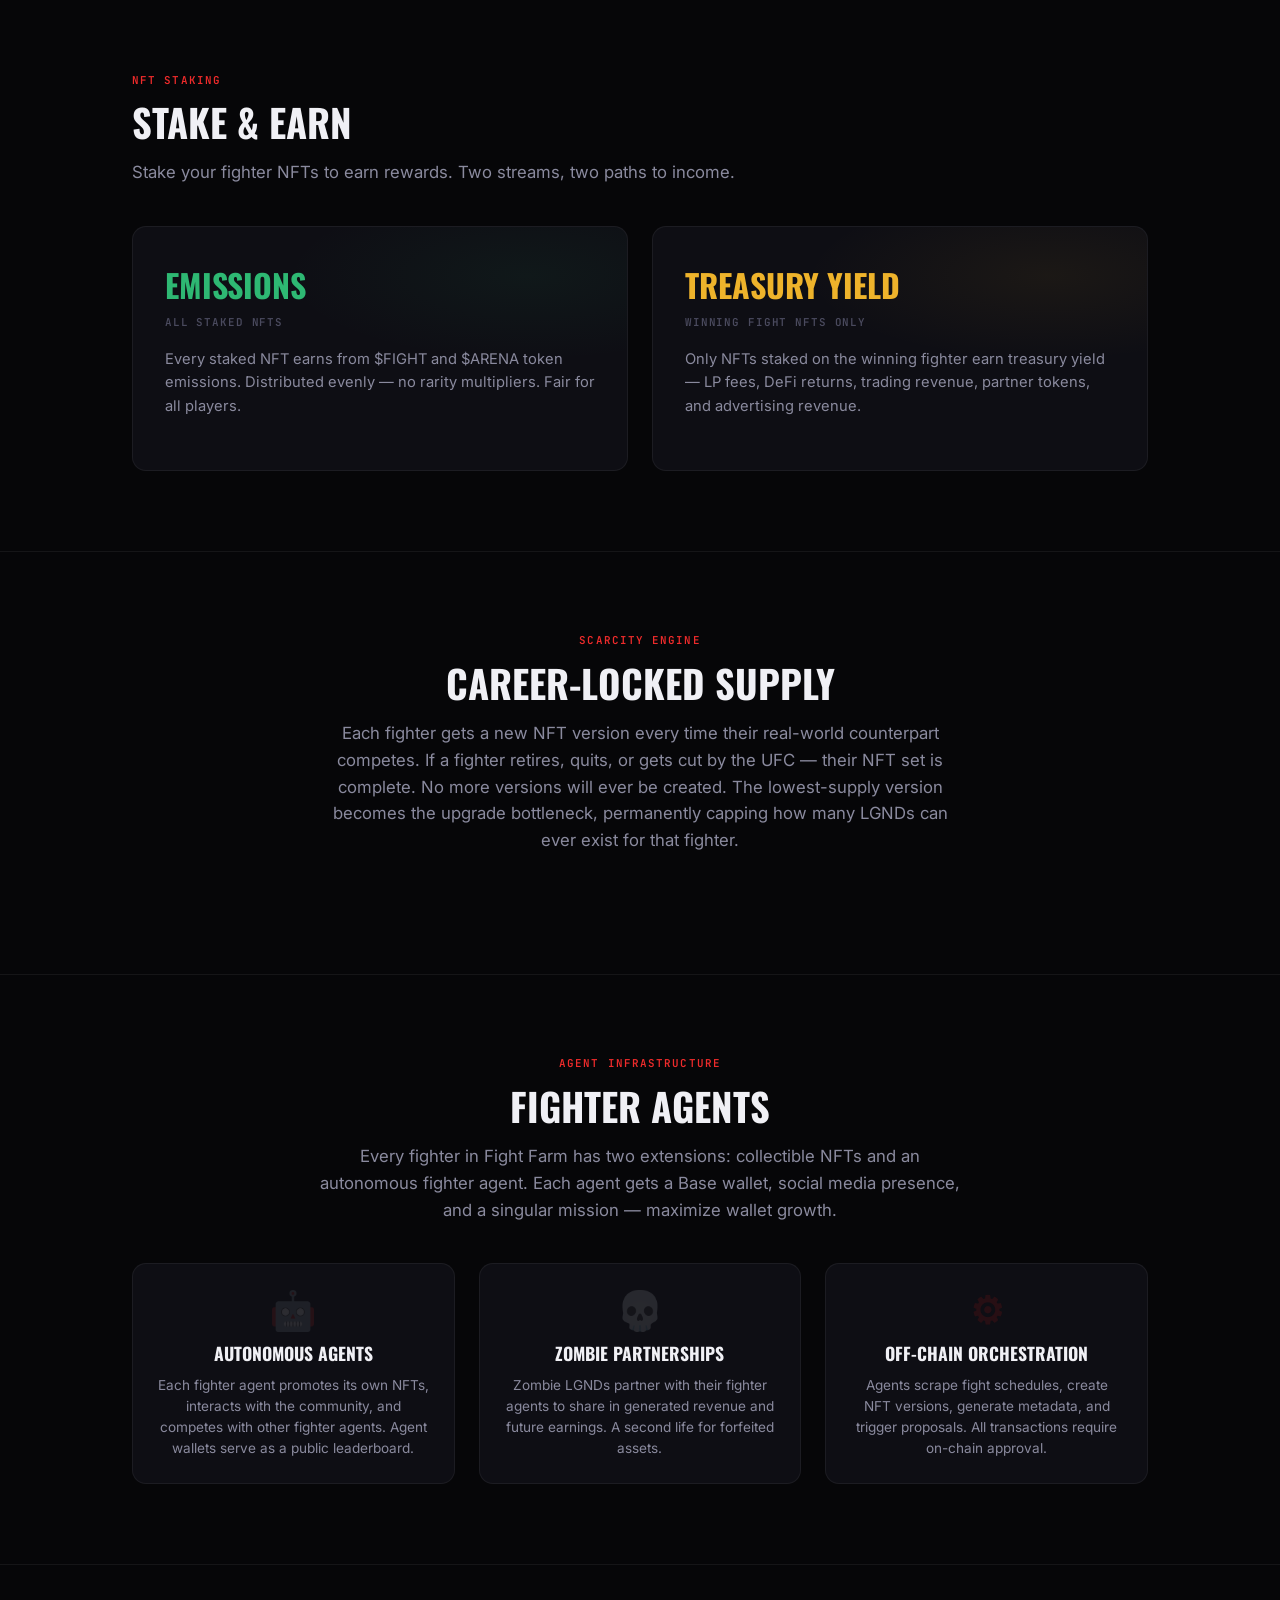
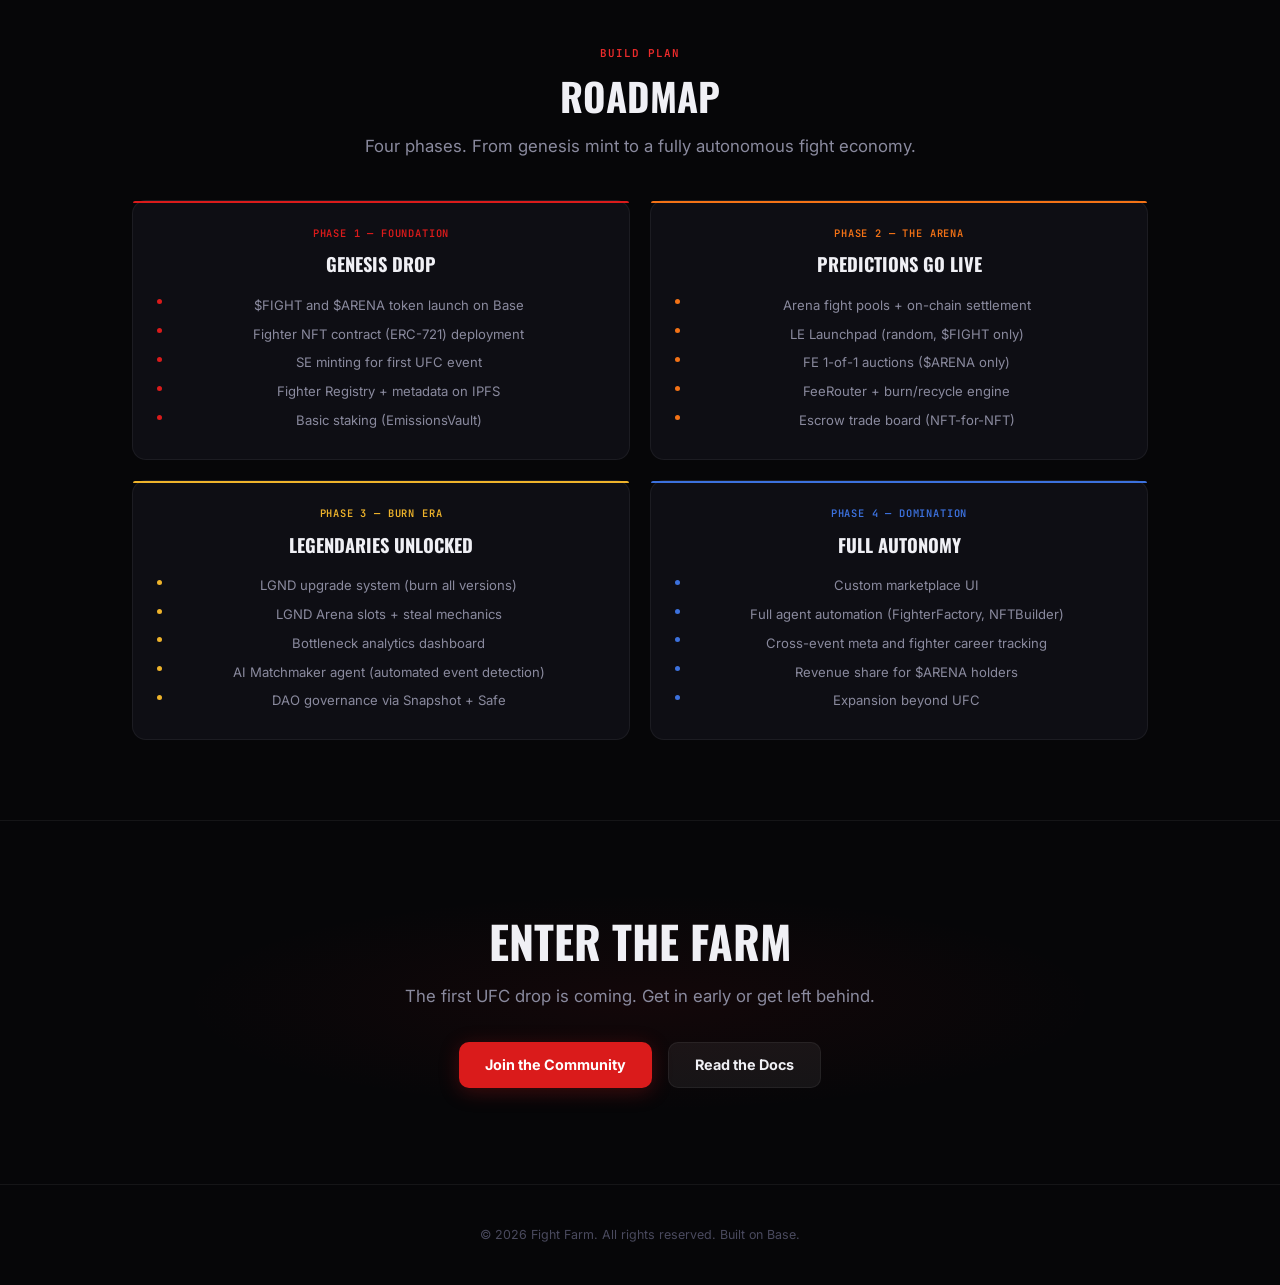
==== commit ee49b48f: "Fix slot auctions to $ARENA (not $FIGHT) FE auctions and LGND slot auctions are both paid in $ARENA." ====
--- a/index.html
+++ b/index.html
@@ -189,7 +189,7 @@
                     <li>10-15% discount on SE purchases</li>
                     <li>Required for LE Launchpad</li>
                     <li>LGND upgrade fee (50% treasury, 30% burn, 20% recycled)</li>
-                    <li>Arena slot auction bids (50% treasury, 30% burn, 20% recycled)</li>
+                    <li>Arena entry &amp; predictions</li>
                     <li>Escrow trade fees</li>
                     <li>Burn + recycle on every transaction</li>
                 </ul>
@@ -200,6 +200,7 @@
                 <p class="token-desc">Ownership of the Fight Farm ecosystem. $ARENA holders control treasury decisions, reward distribution, and the future direction of the platform.</p>
                 <ul class="token-uses">
                     <li>Required for FE auctions (1-of-1s)</li>
+                    <li>LGND slot auction bids (50% treasury, 30% burn, 20% recycled)</li>
                     <li>Treasury governance votes</li>
                     <li>Reward distribution rules</li>
                     <li>Ecosystem upgrade proposals</li>
@@ -224,7 +225,7 @@
                             <div class="arena-feature-icon">&#127942;</div>
                             <div>
                                 <div class="arena-feature-title">LGND Slot Auctions</div>
-                                <p class="arena-feature-desc">Lock your LGND as collateral and bid with $FIGHT to compete for a slot. Winning bidder risks their LGND on a fight prediction. Win and steal rewards from other players.</p>
+                                <p class="arena-feature-desc">Lock your LGND as collateral and bid with $ARENA to compete for a slot. Winning bidder risks their LGND on a fight prediction. Win and steal rewards from other players.</p>
                             </div>
                         </div>
                         <div class="arena-feature">
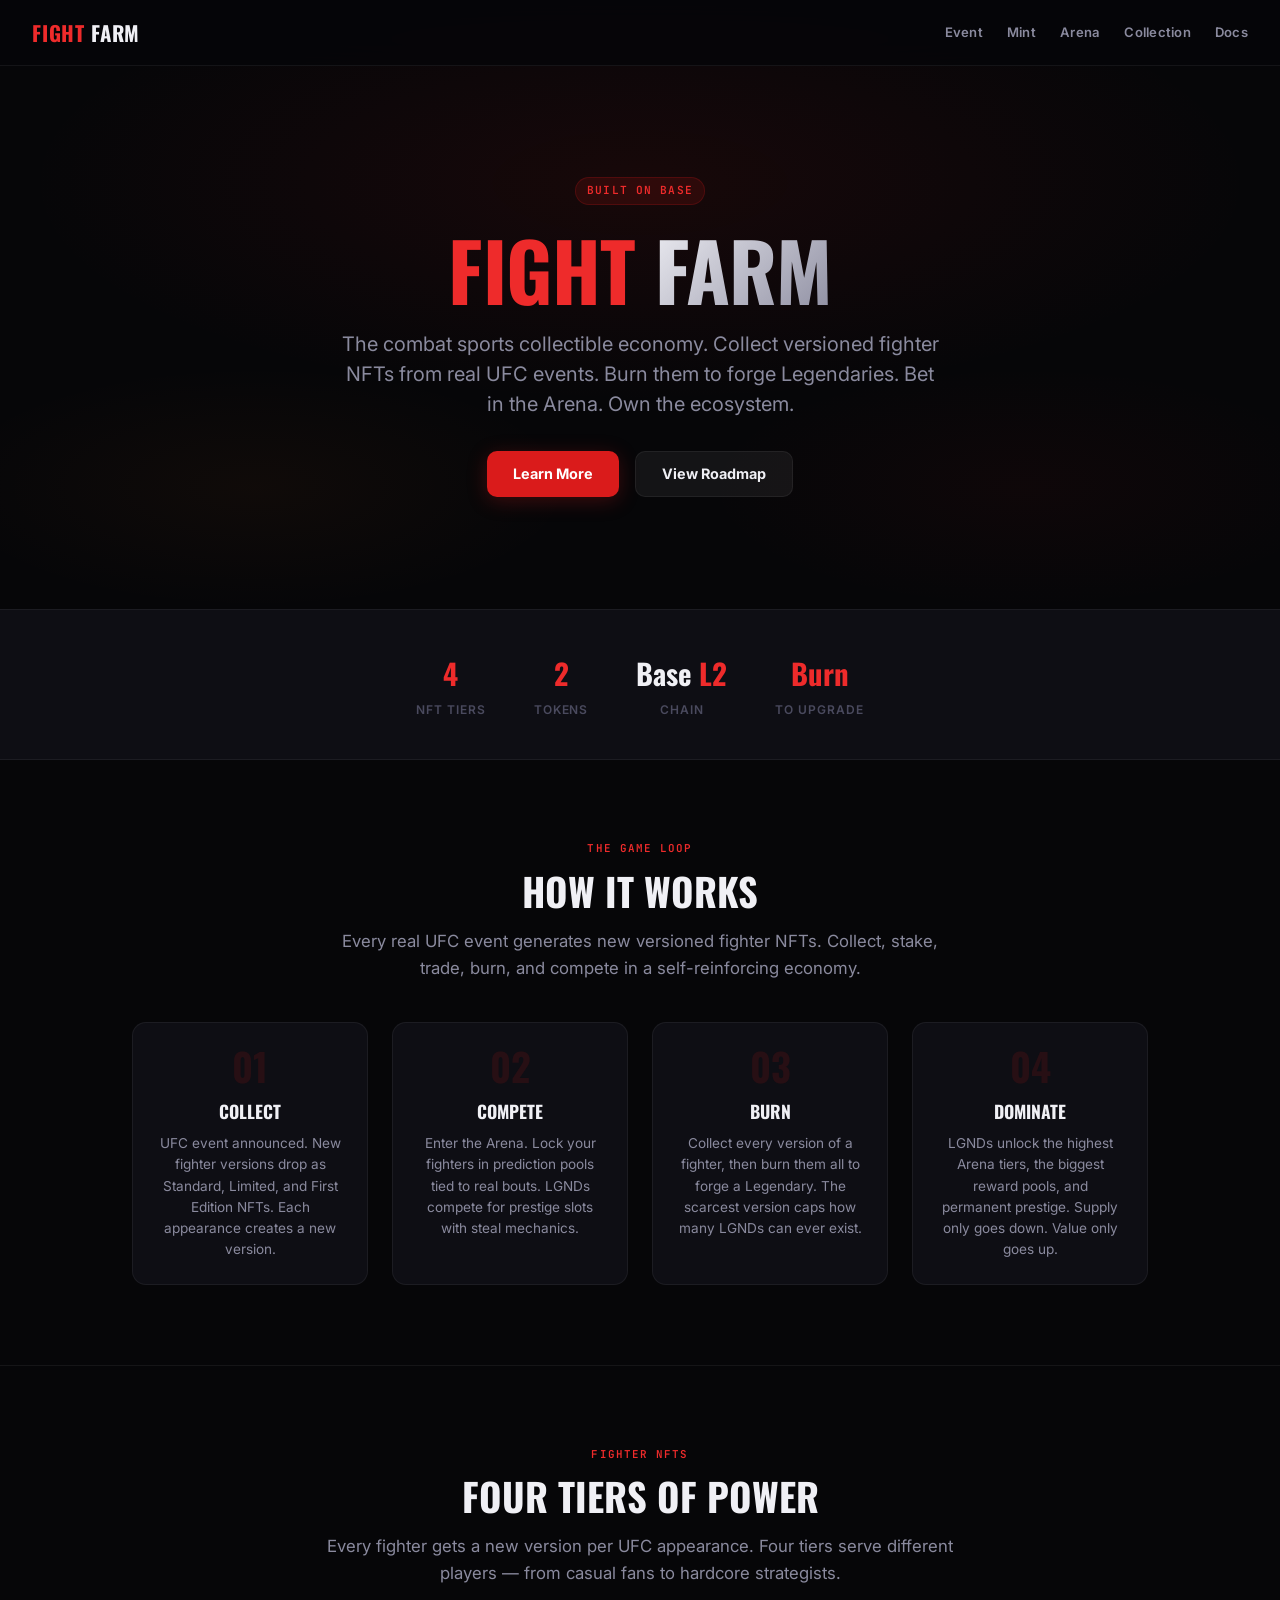
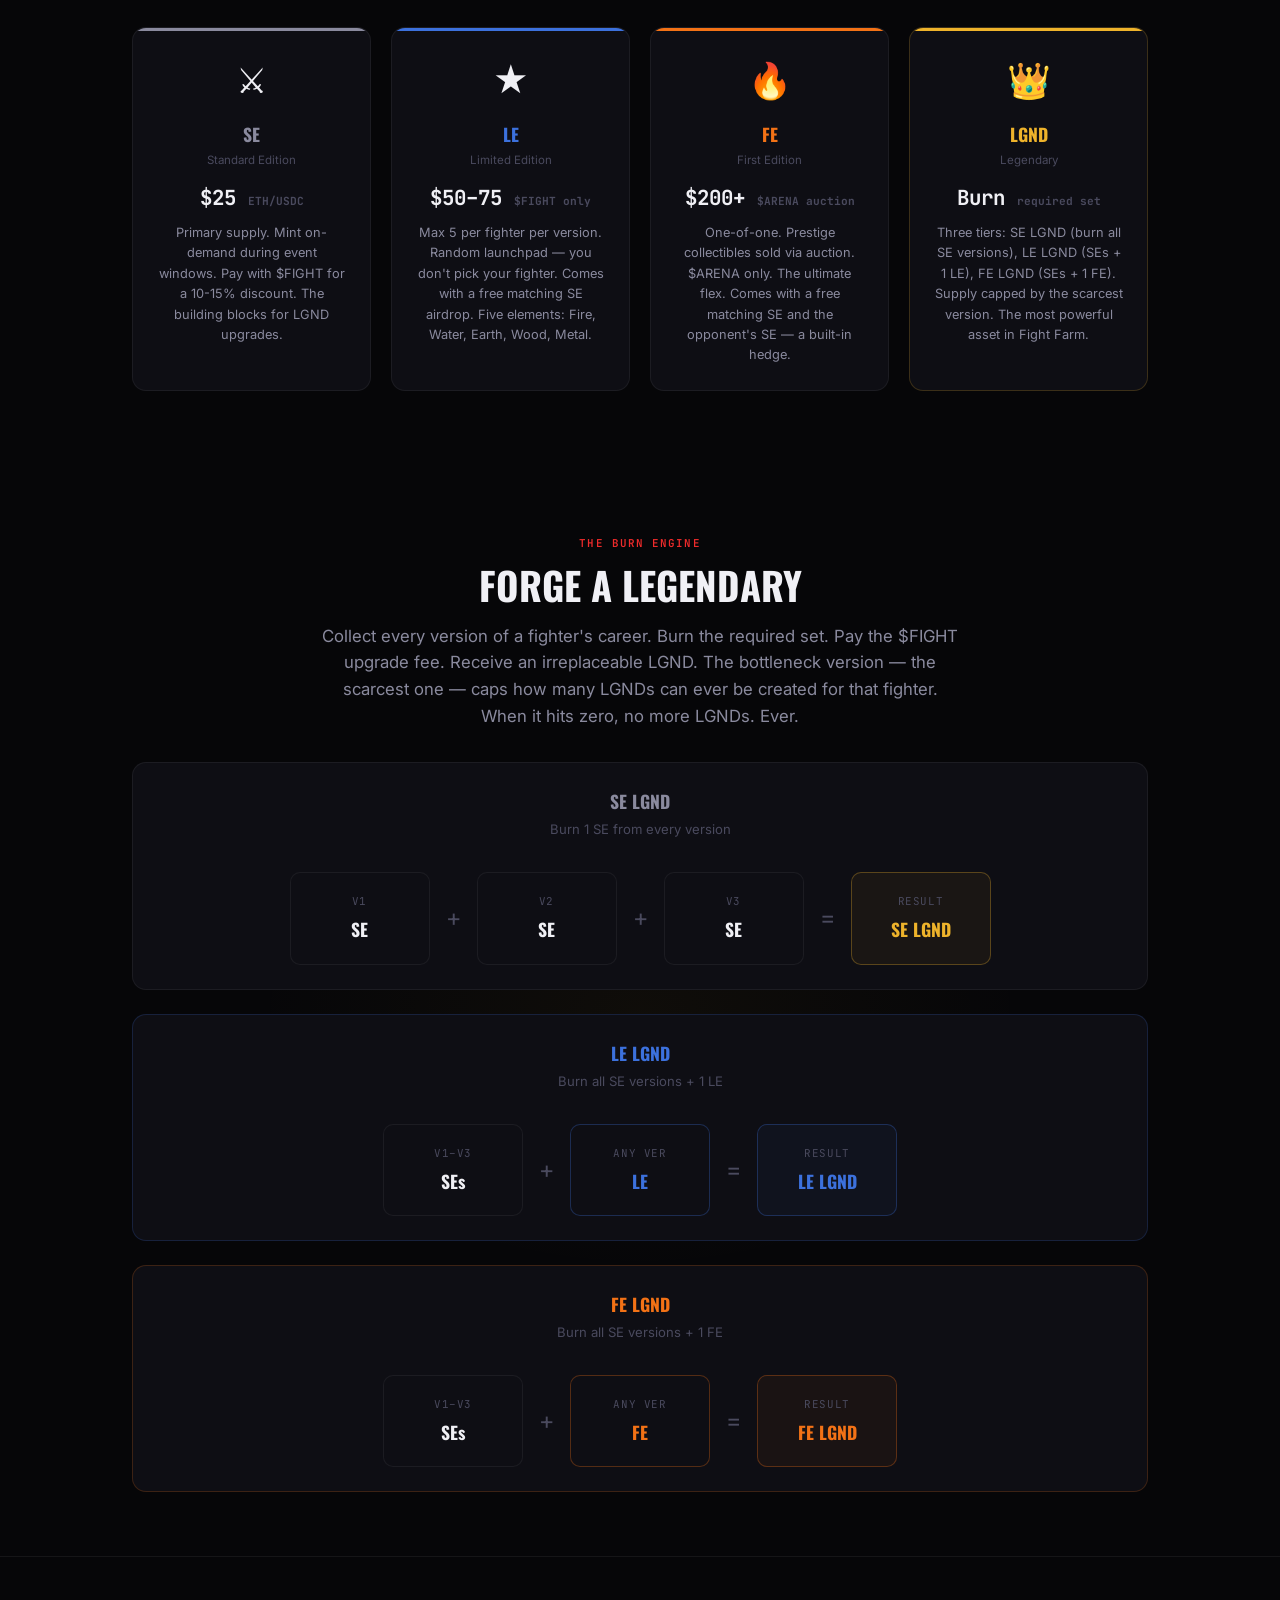
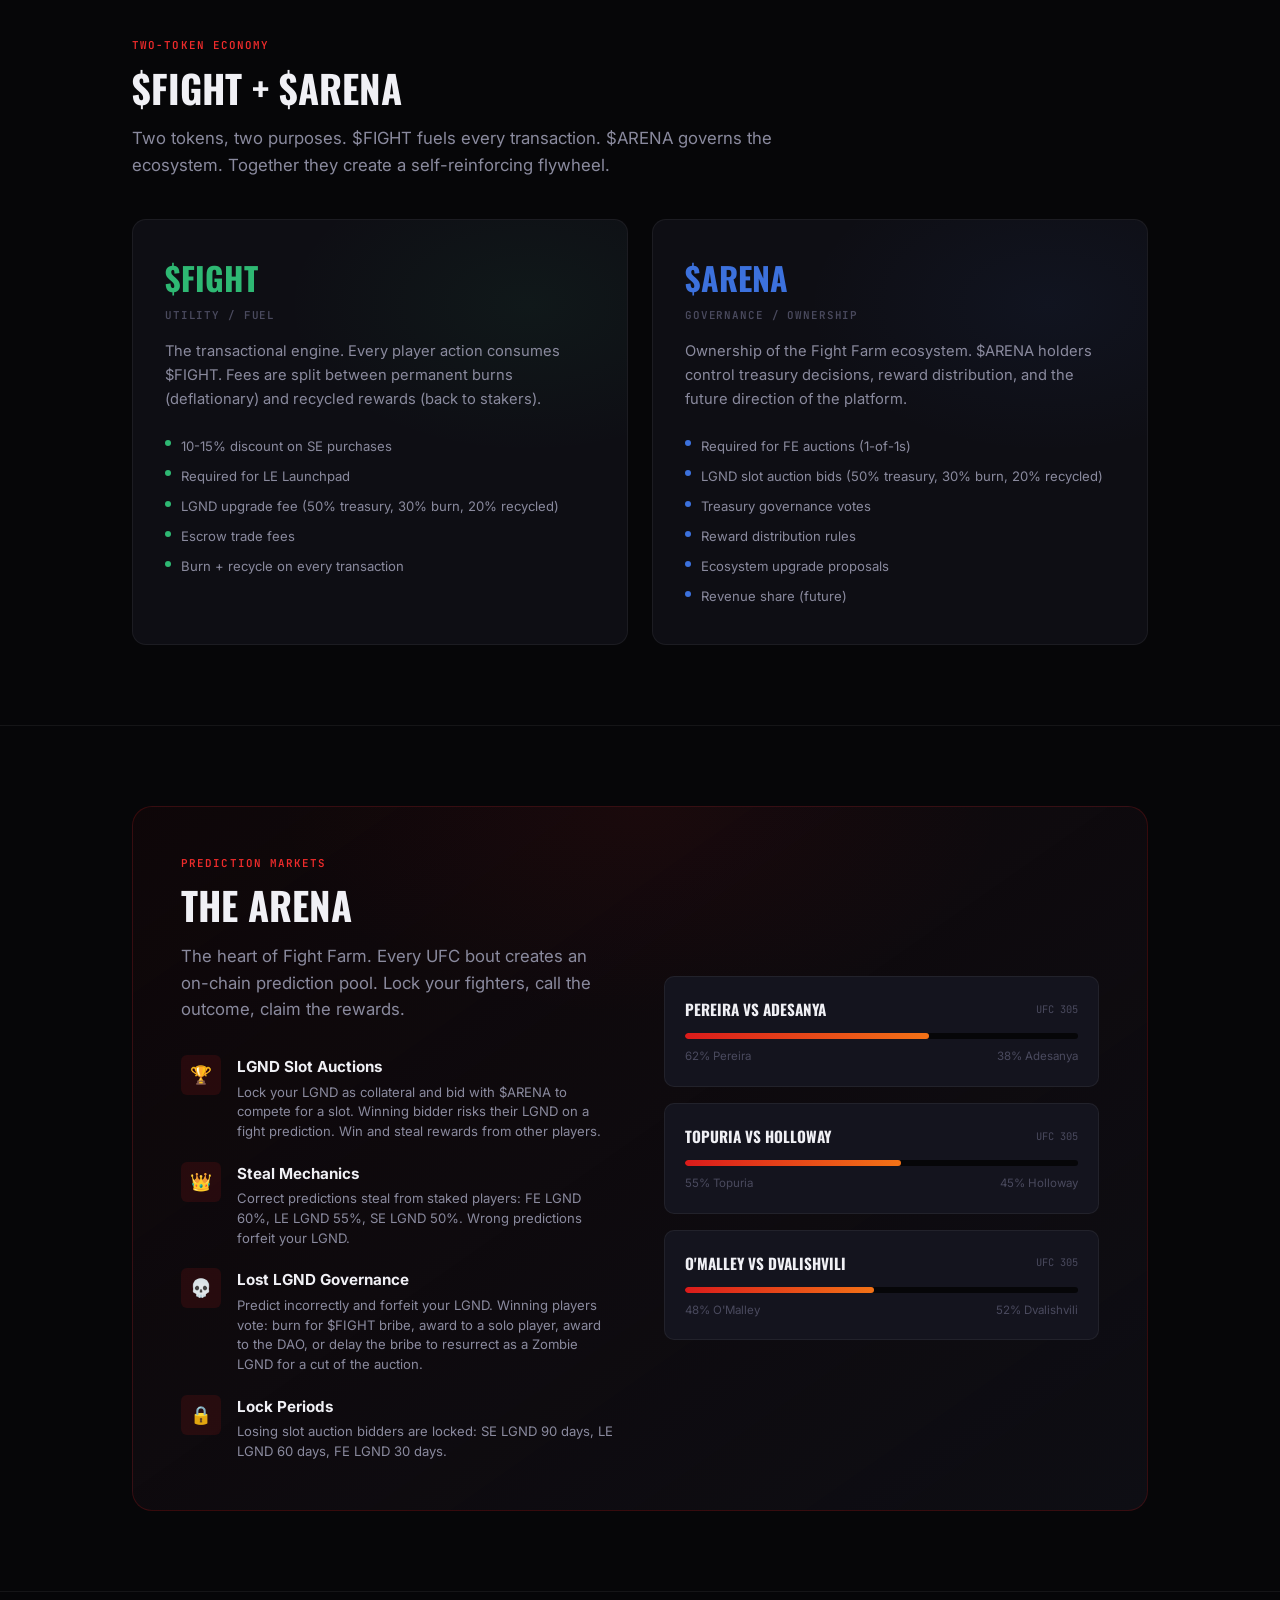
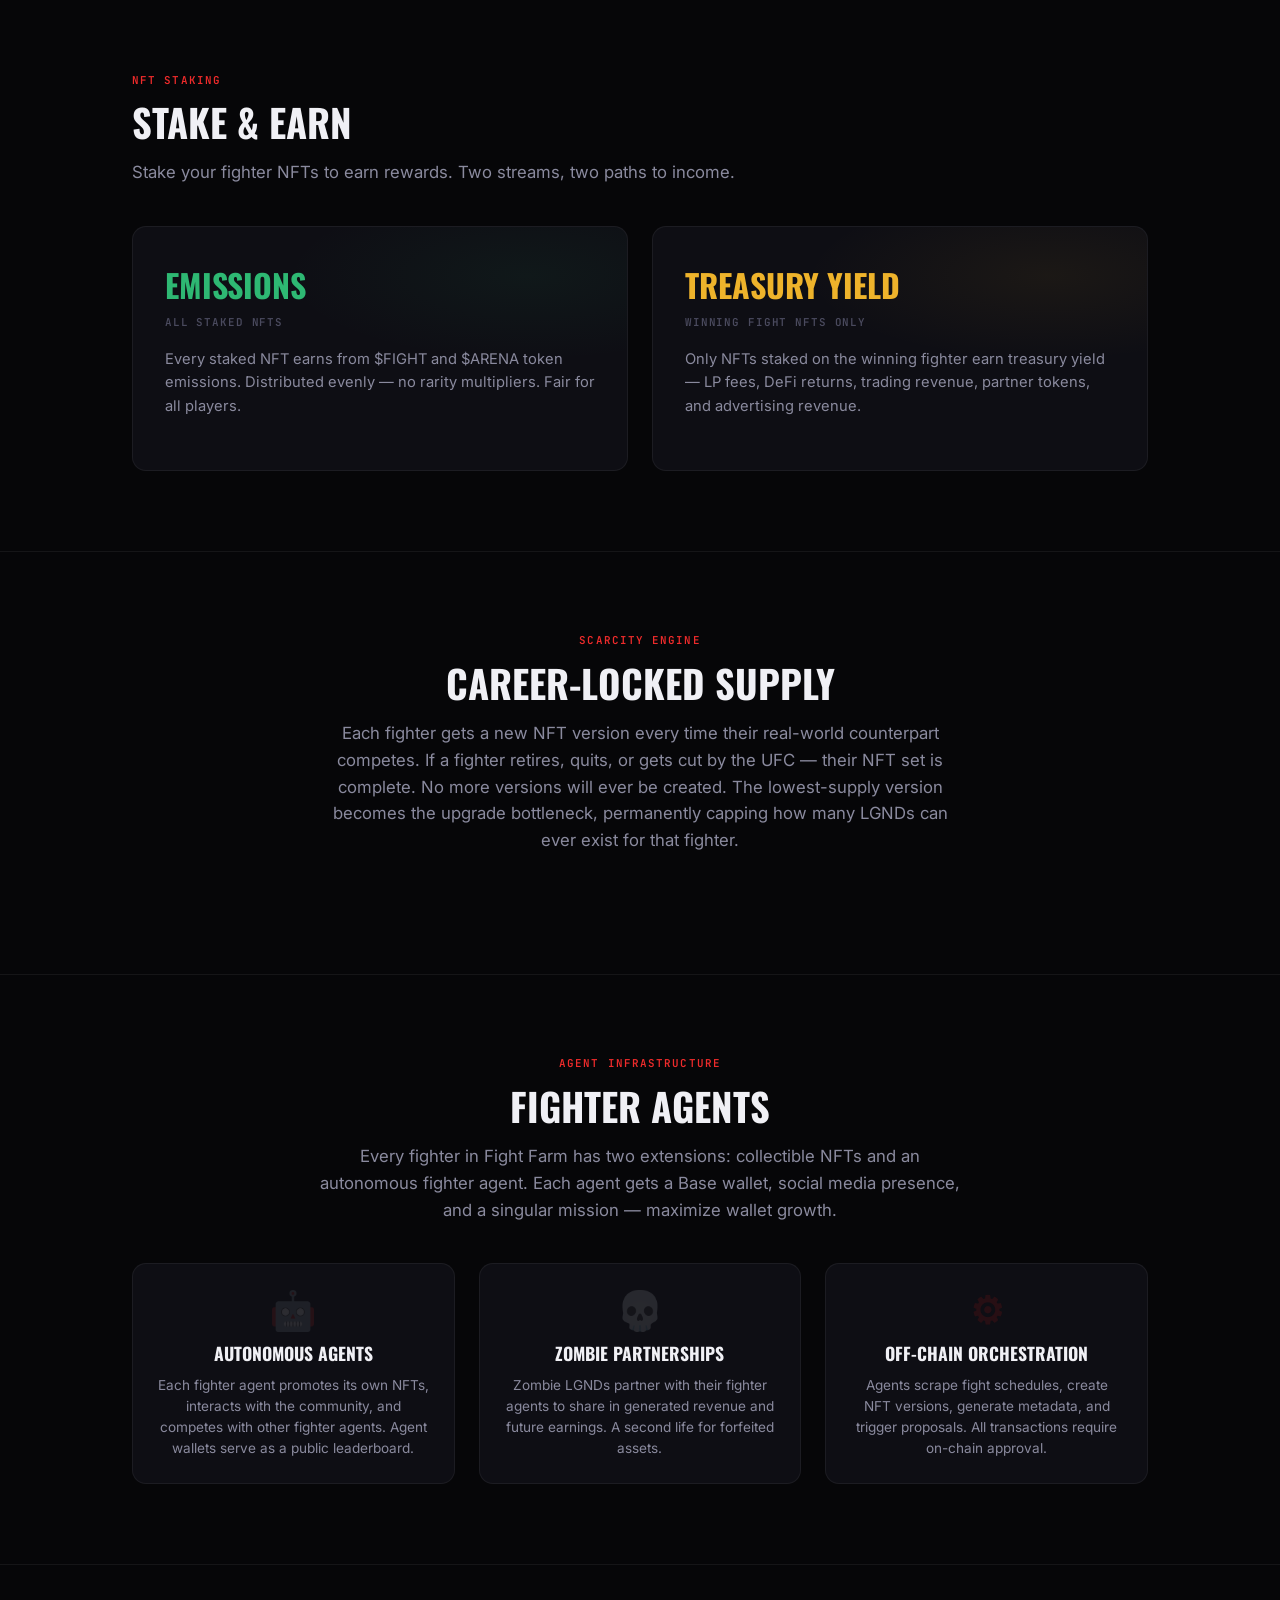
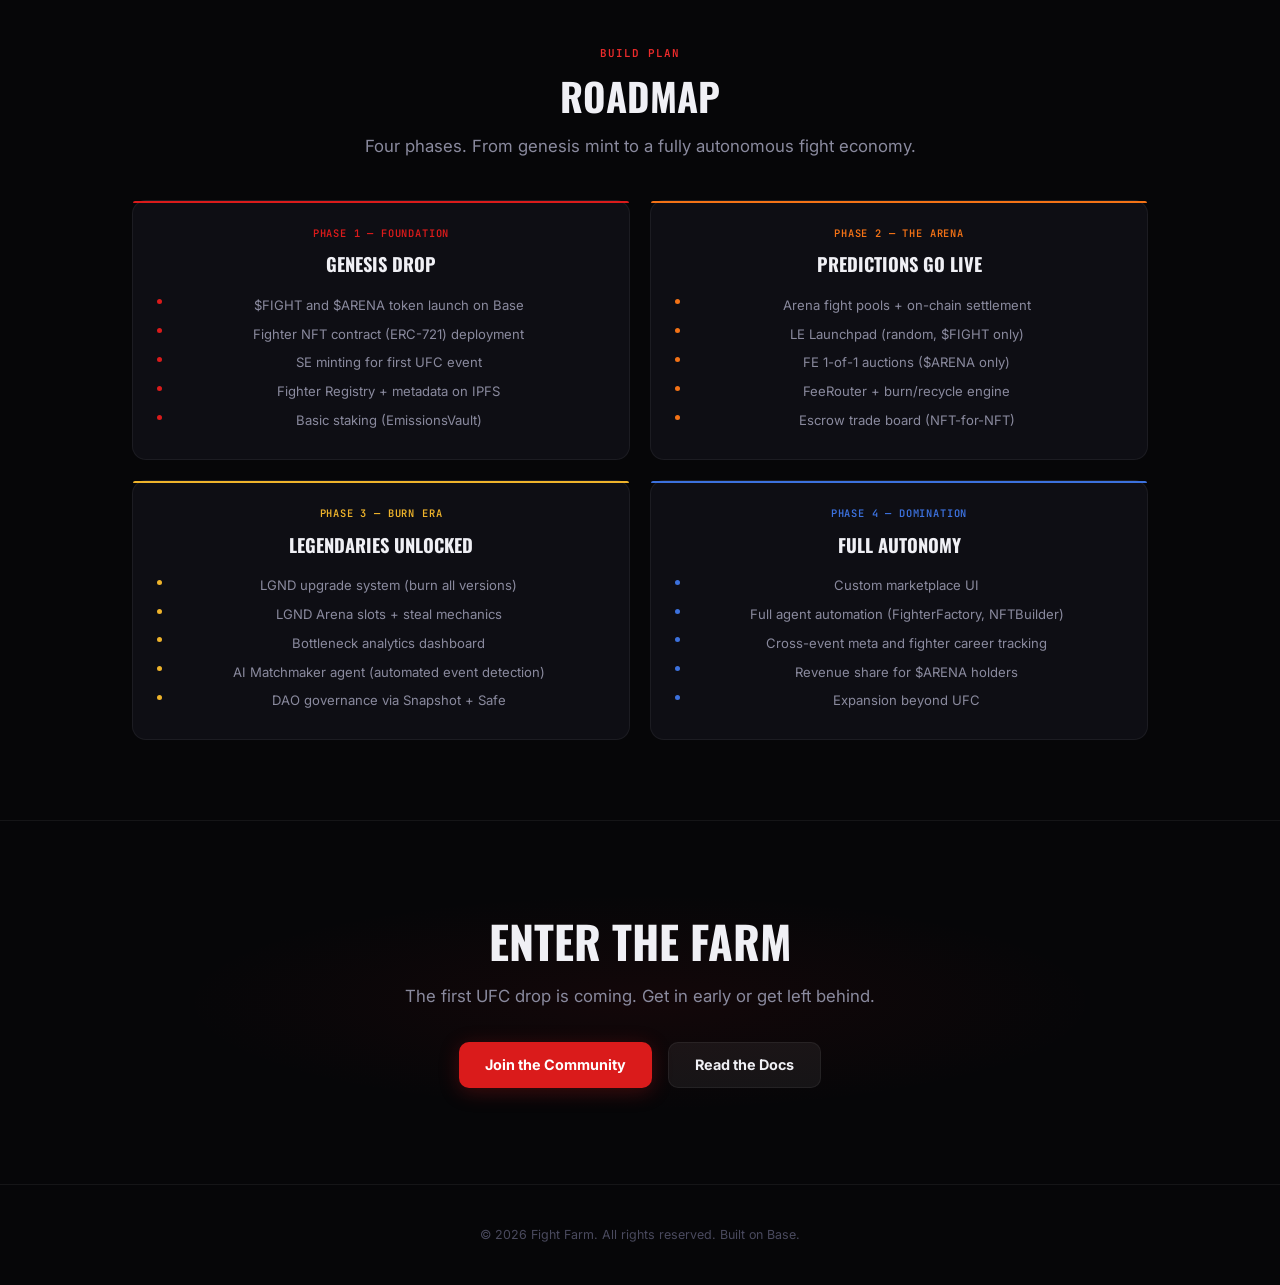
==== commit fa316146: "Remove "Arena entry & predictions" from $FIGHT card Slot auctions are $ARENA, not $FIGHT.  Co-Author" ====
--- a/index.html
+++ b/index.html
@@ -189,7 +189,6 @@
                     <li>10-15% discount on SE purchases</li>
                     <li>Required for LE Launchpad</li>
                     <li>LGND upgrade fee (50% treasury, 30% burn, 20% recycled)</li>
-                    <li>Arena entry &amp; predictions</li>
                     <li>Escrow trade fees</li>
                     <li>Burn + recycle on every transaction</li>
                 </ul>
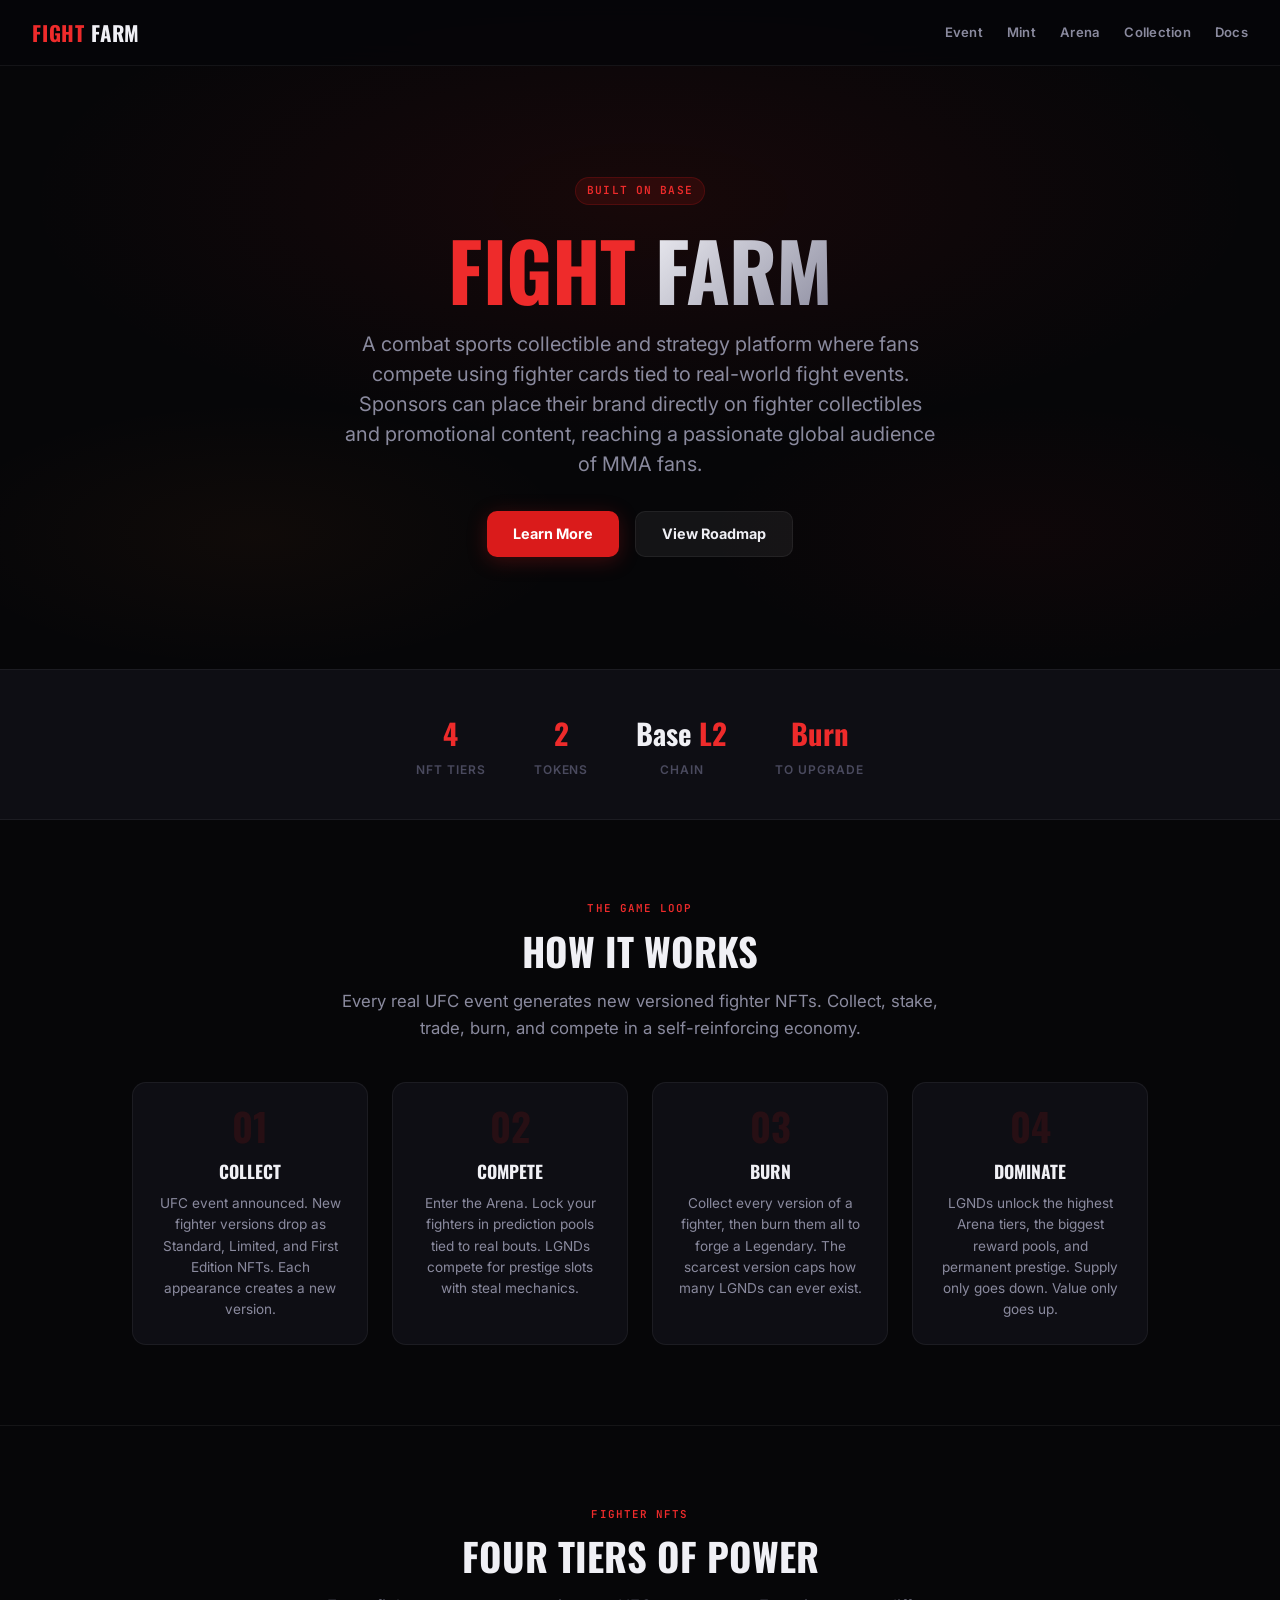
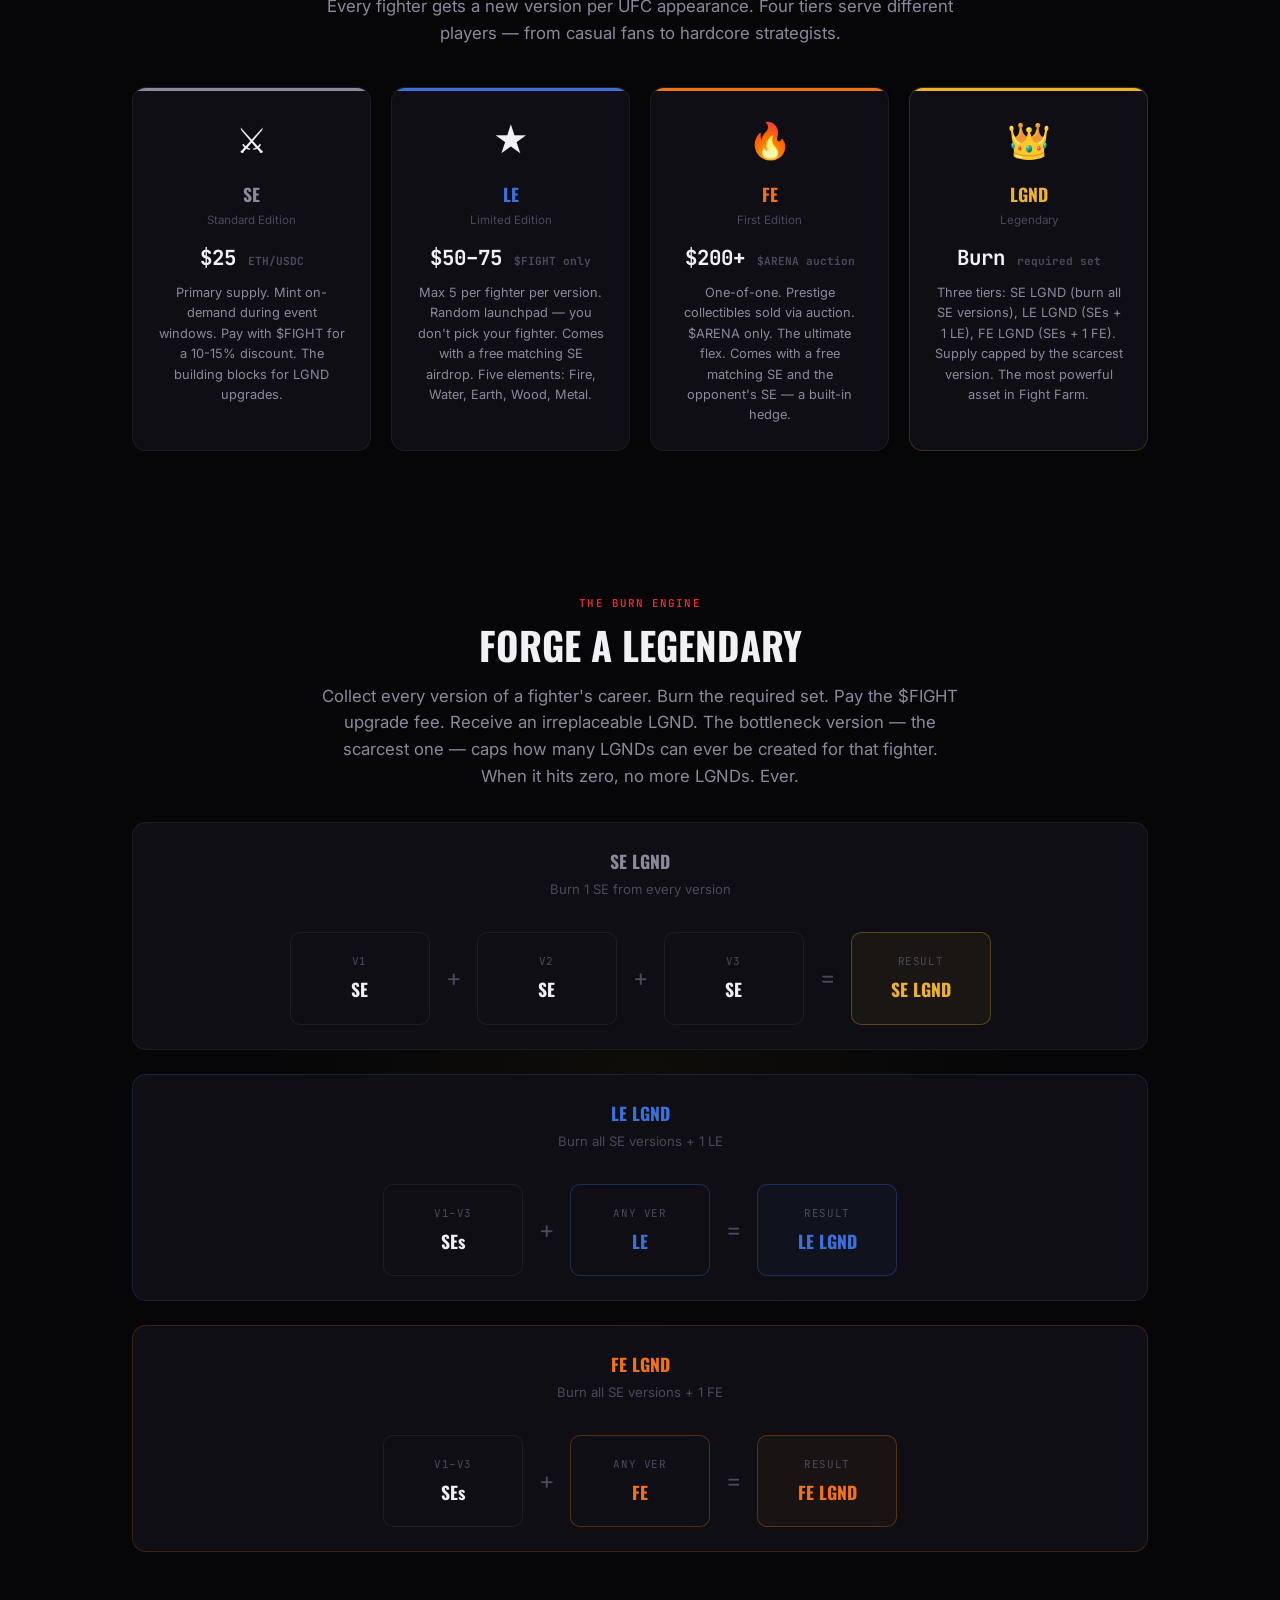
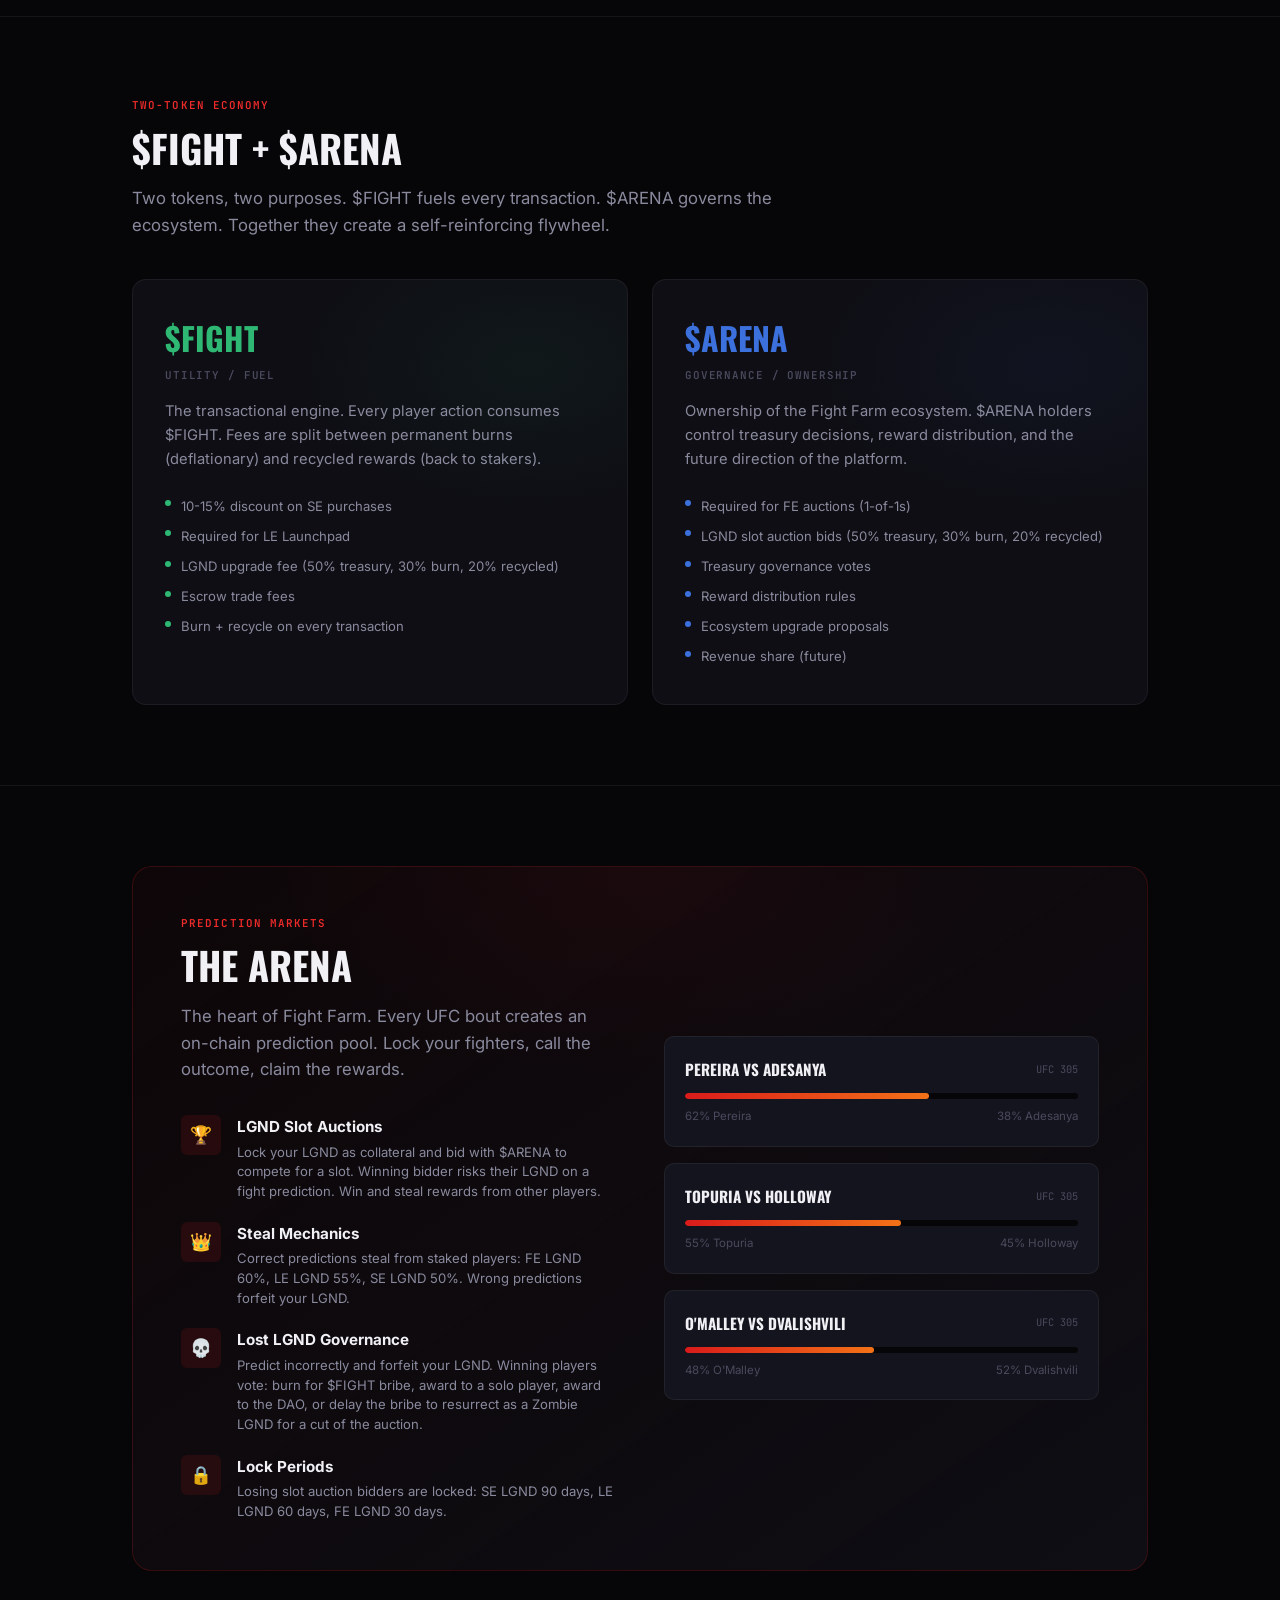
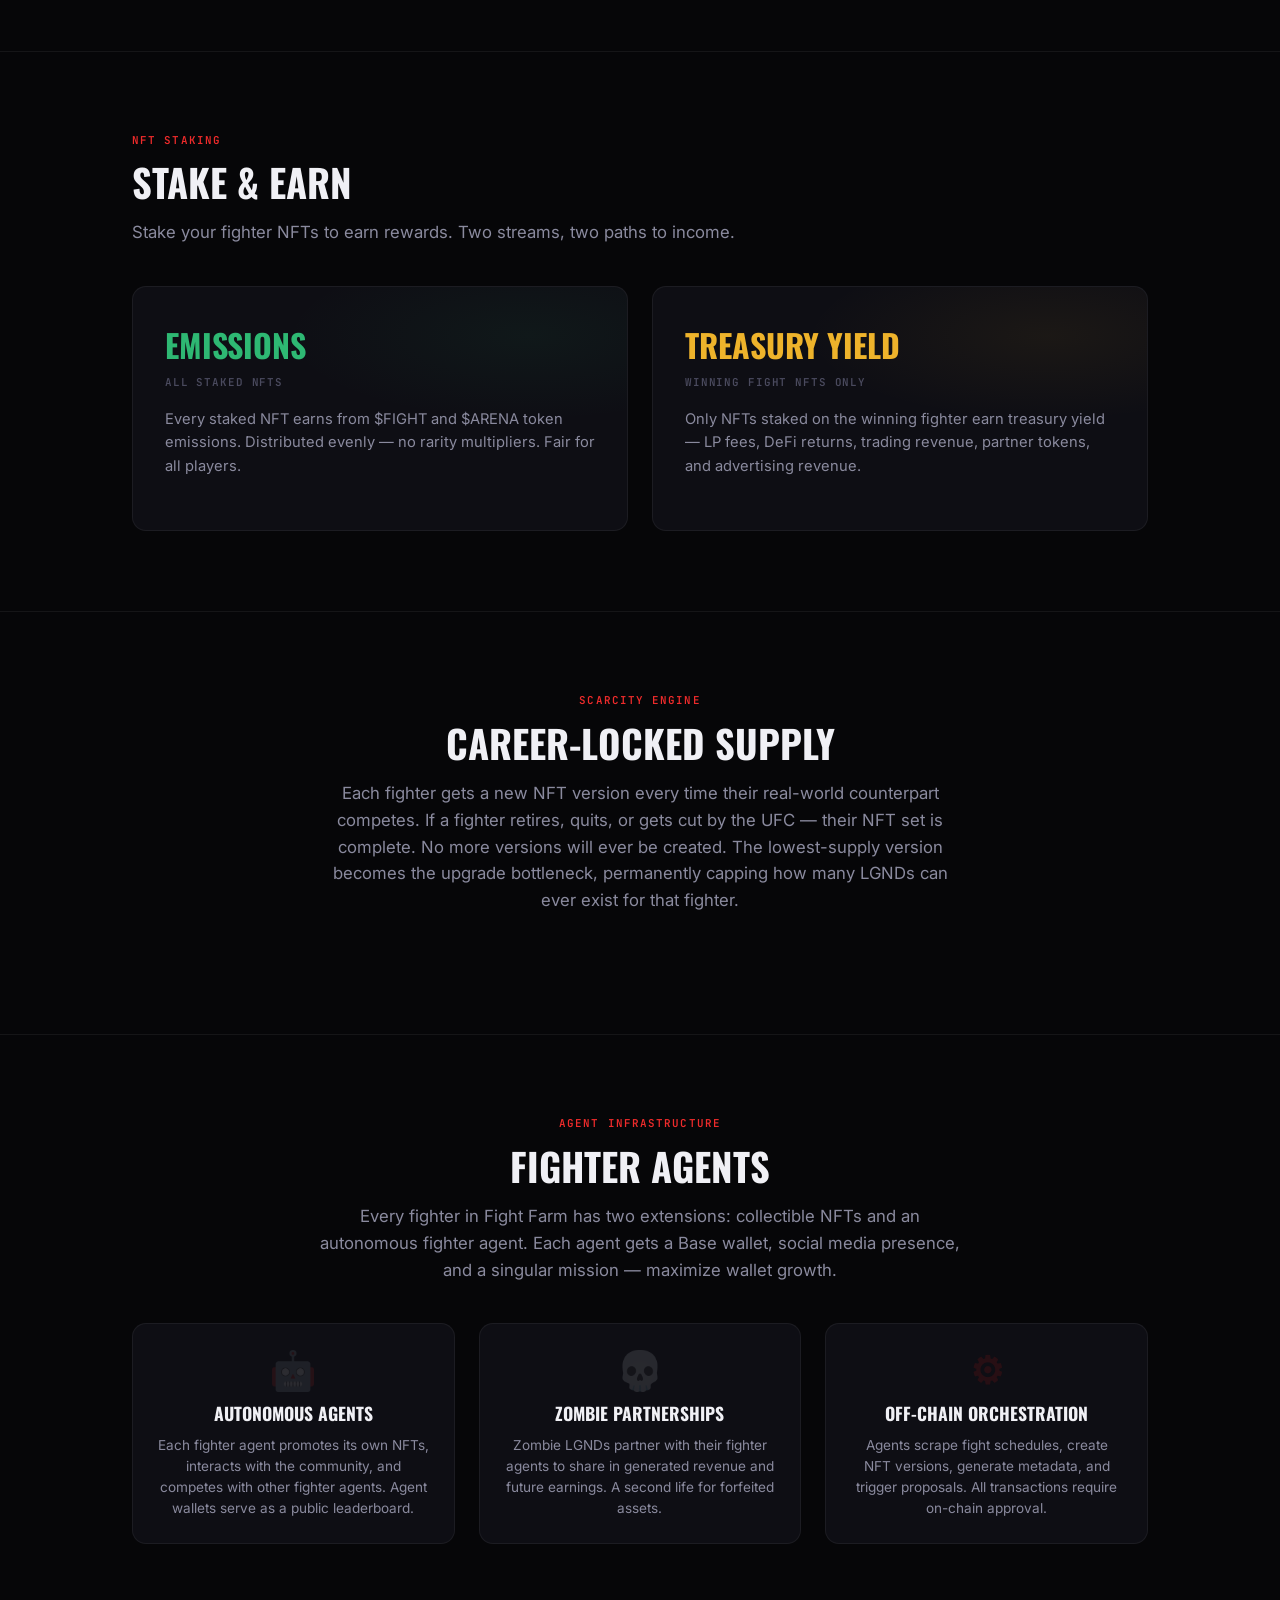
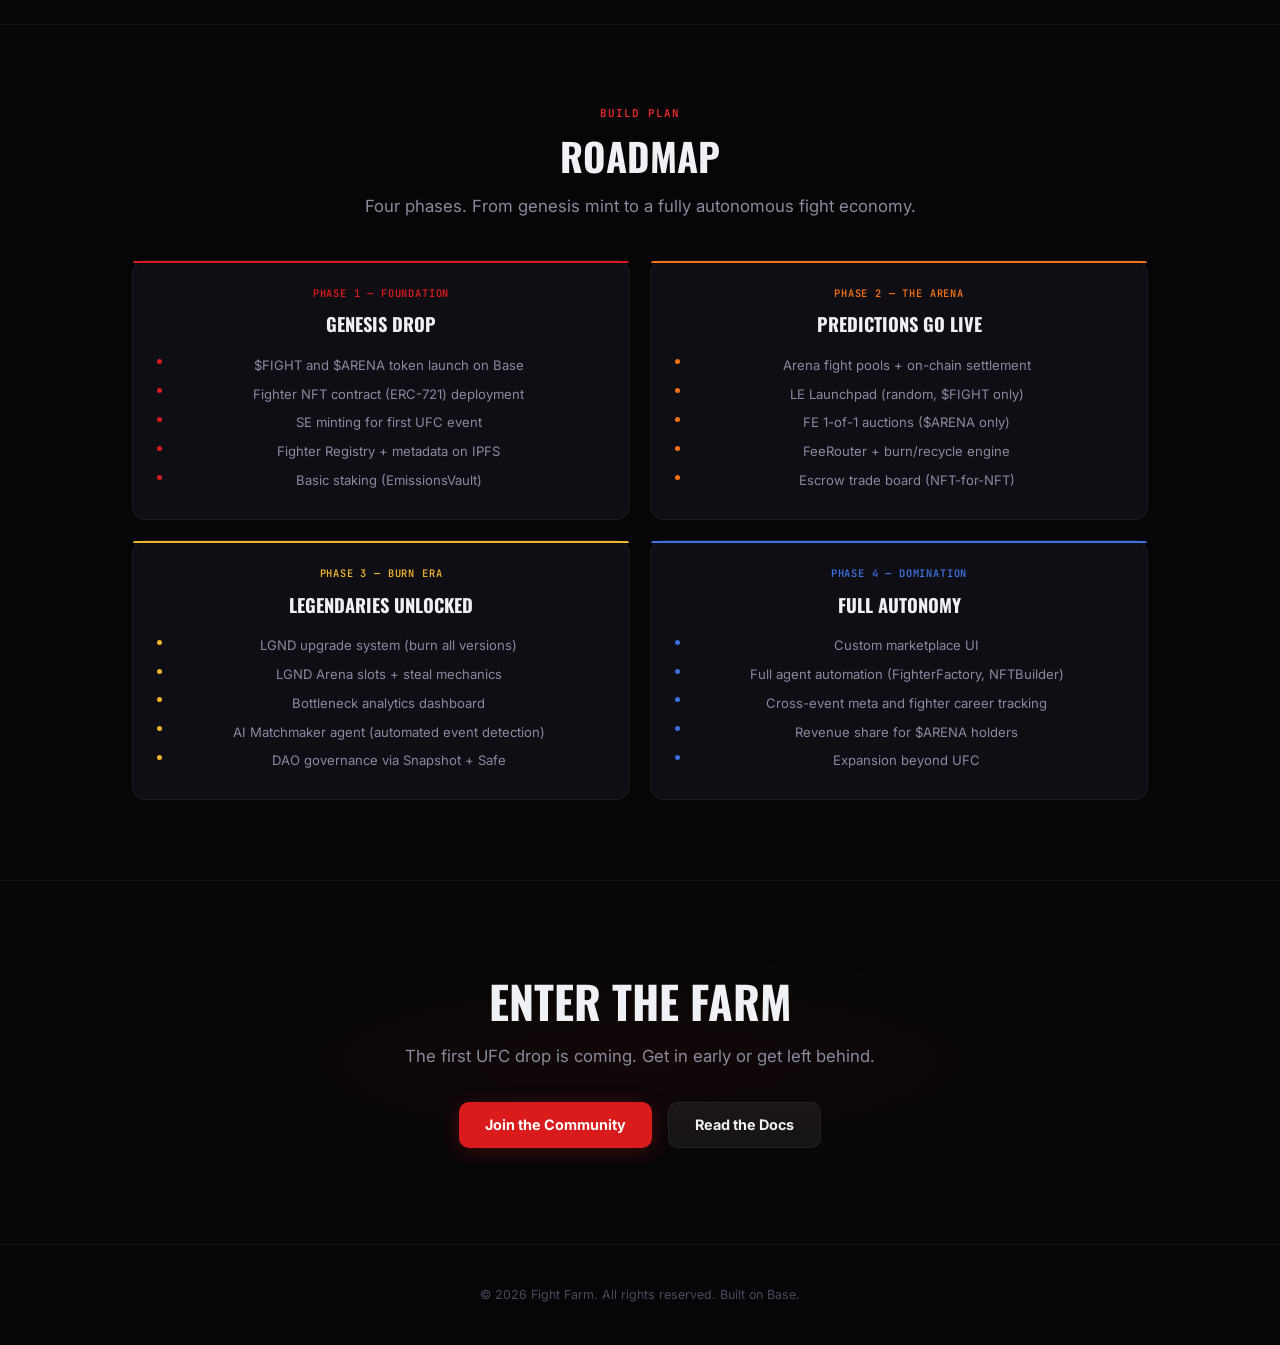
==== commit 03bbe45a: "Update site description and hero subtitle New description: combat sports collectible and strategy pl" ====
--- a/index.html
+++ b/index.html
@@ -4,9 +4,9 @@
     <meta charset="UTF-8">
     <meta name="viewport" content="width=device-width, initial-scale=1.0">
     <title>Fight Farm — Collect. Burn. Dominate.</title>
-    <meta name="description" content="Fight Farm is a combat sports collectible economy on Base. Collect fighter NFTs, burn to upgrade, bet in the Arena, and own the ecosystem.">
+    <meta name="description" content="Fight Farm is a combat sports collectible and strategy platform where fans compete using fighter cards tied to real-world fight events.">
     <meta property="og:title" content="Fight Farm — Collect. Burn. Dominate.">
-    <meta property="og:description" content="Combat sports collectible economy on Base. Fighter NFTs, prediction markets, and a deflationary burn engine.">
+    <meta property="og:description" content="Fight Farm is a combat sports collectible and strategy platform where fans compete using fighter cards tied to real-world fight events.">
     <meta property="og:type" content="website">
     <meta name="twitter:card" content="summary_large_image">
     <link rel="icon" href="data:image/svg+xml,<svg xmlns='http://www.w3.org/2000/svg' viewBox='0 0 100 100'><text y='.9em' font-size='90'>🥊</text></svg>">
@@ -33,7 +33,7 @@
     <section class="hero">
         <div class="hero-badge">Built on Base</div>
         <h1><span class="fight">Fight</span> <span class="farm">Farm</span></h1>
-        <p class="hero-sub">The combat sports collectible economy. Collect versioned fighter NFTs from real UFC events. Burn them to forge Legendaries. Bet in the Arena. Own the ecosystem.</p>
+        <p class="hero-sub">A combat sports collectible and strategy platform where fans compete using fighter cards tied to real-world fight events. Sponsors can place their brand directly on fighter collectibles and promotional content, reaching a passionate global audience of MMA fans.</p>
         <div class="hero-actions">
             <a href="#how-it-works" class="btn btn-primary">Learn More</a>
             <a href="#roadmap" class="btn btn-secondary">View Roadmap</a>
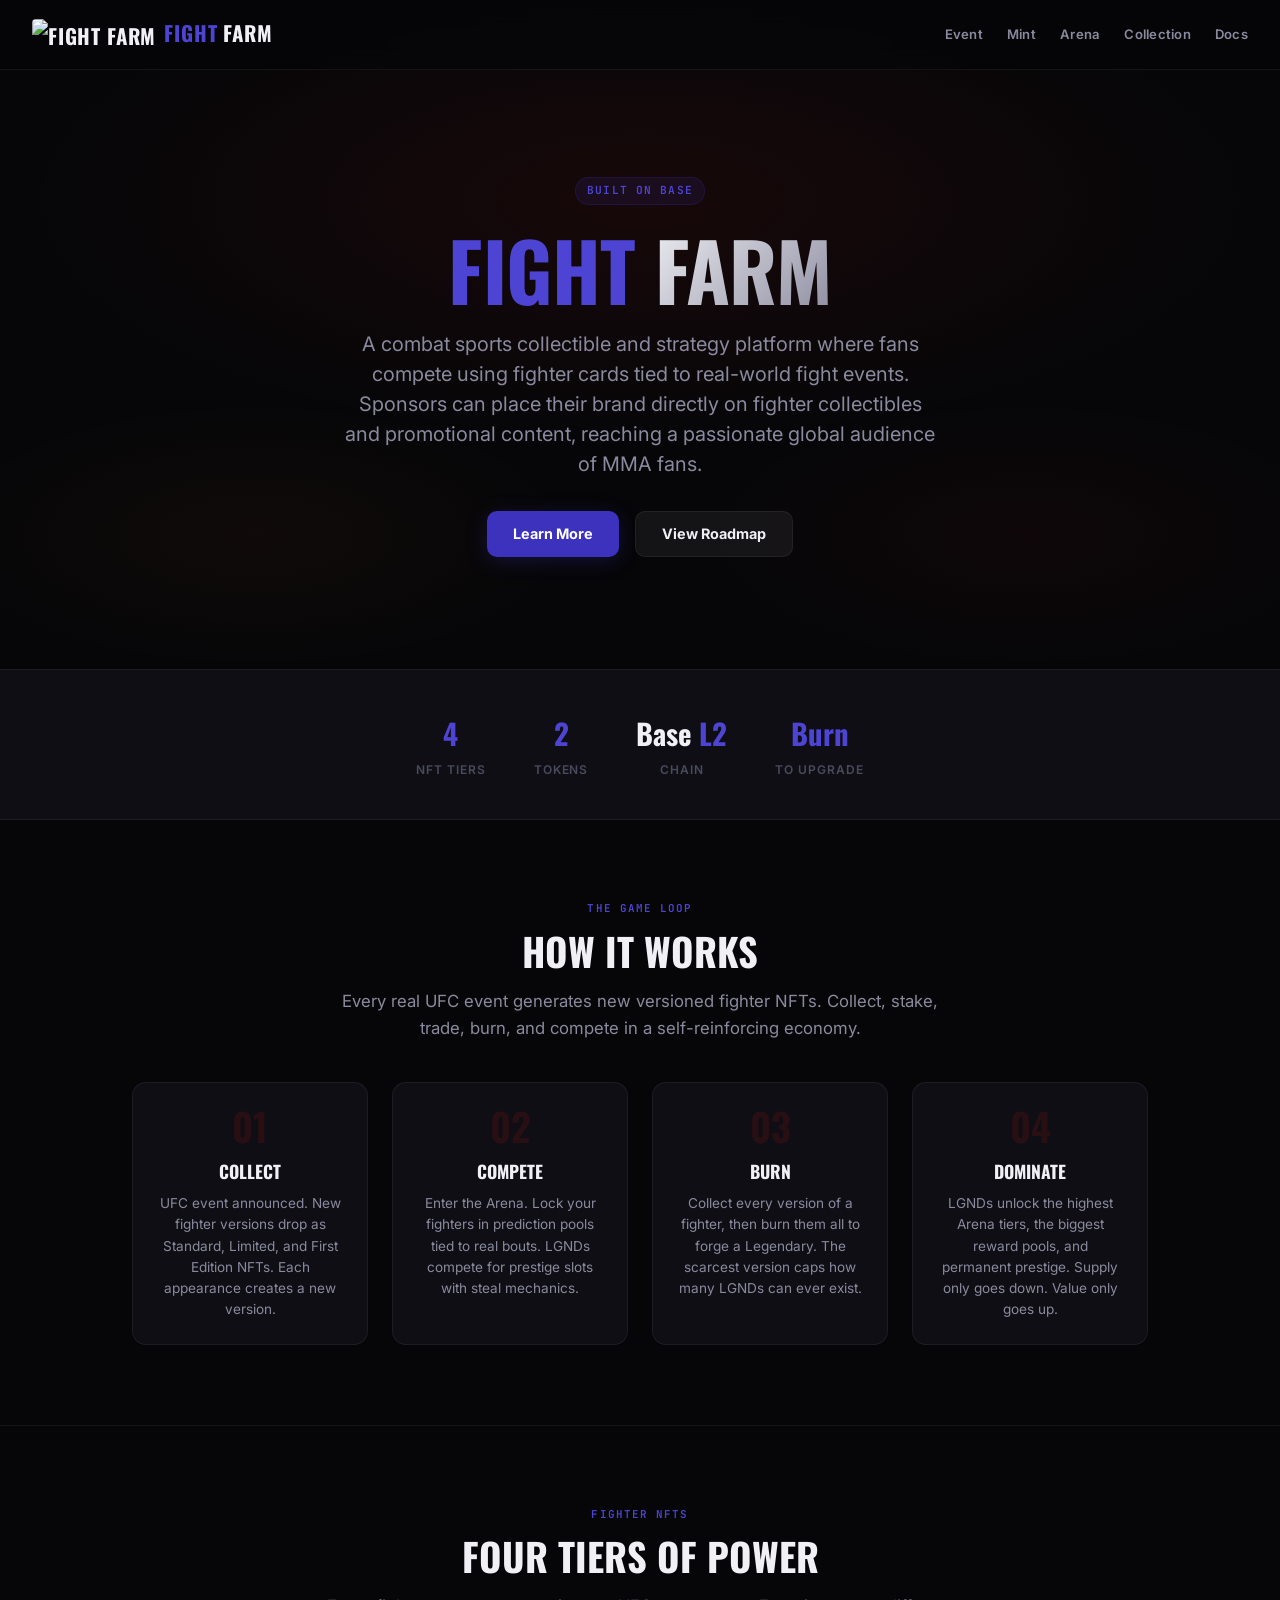
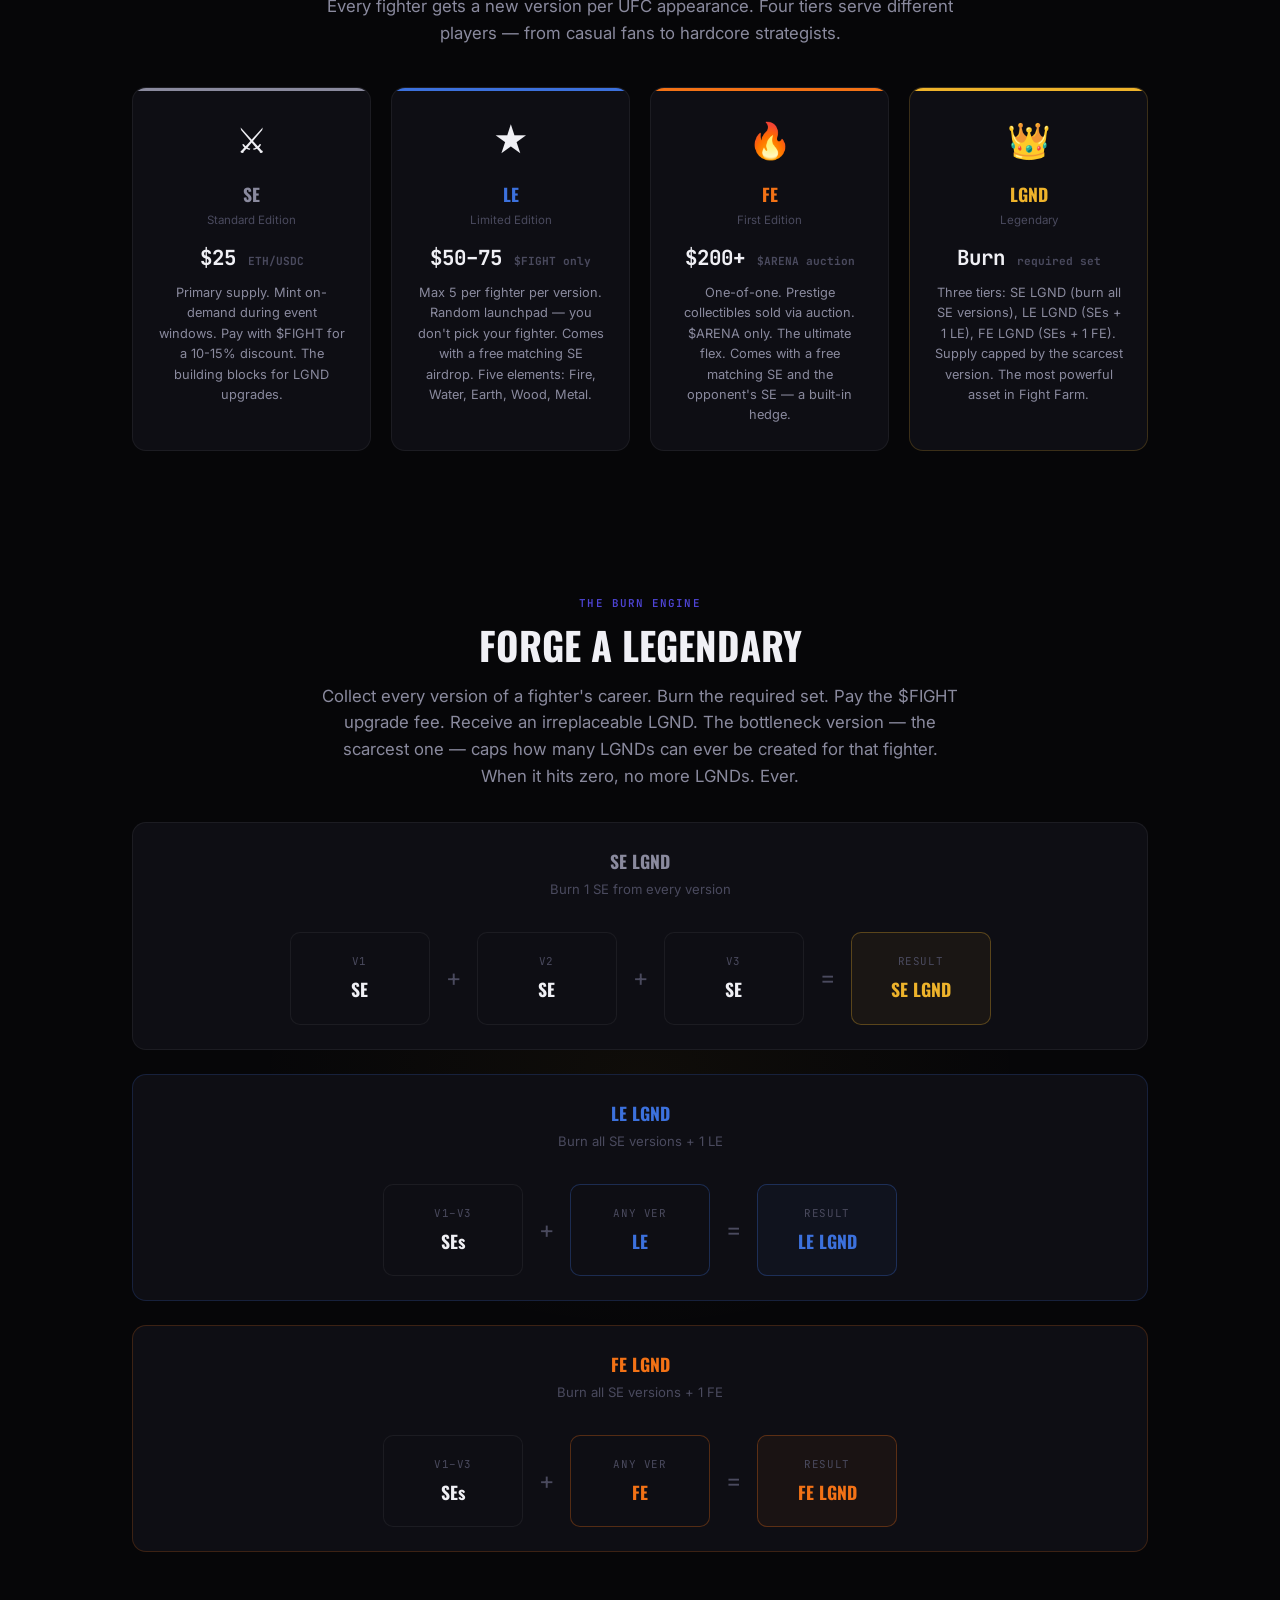
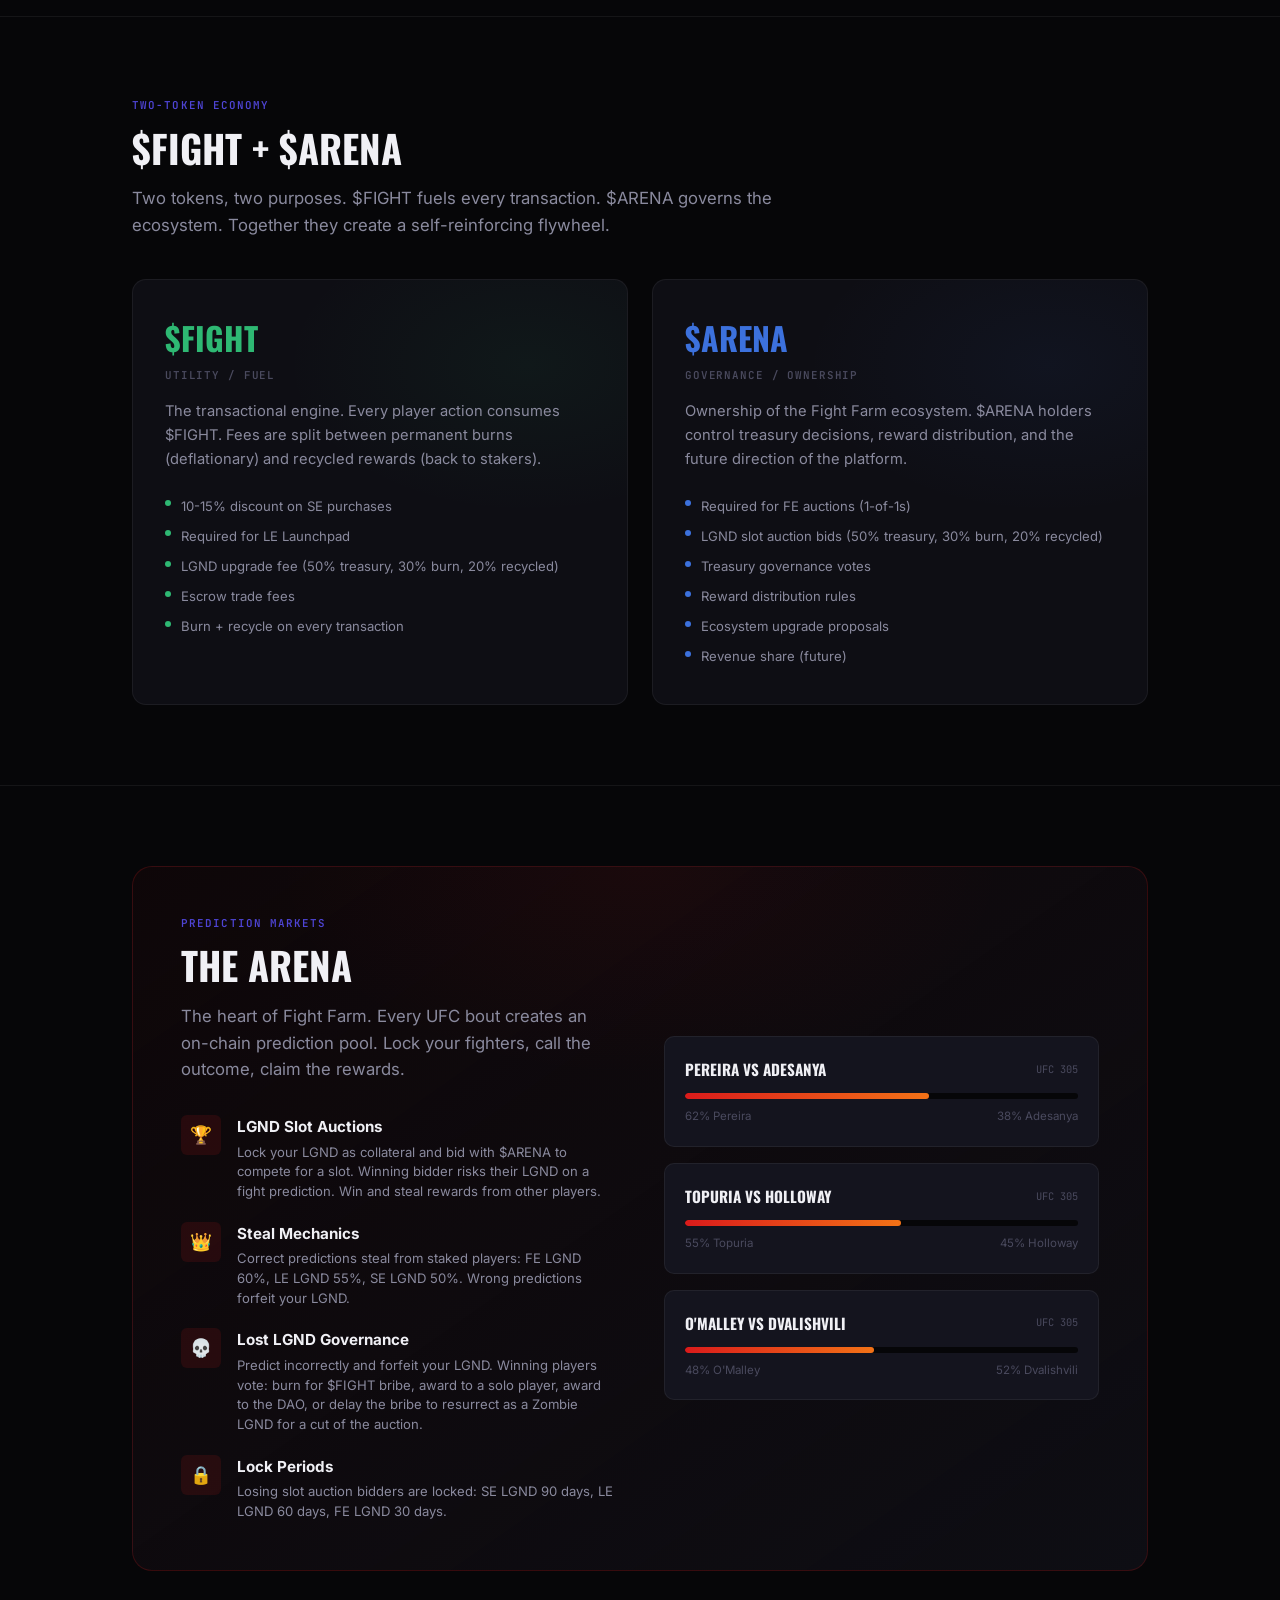
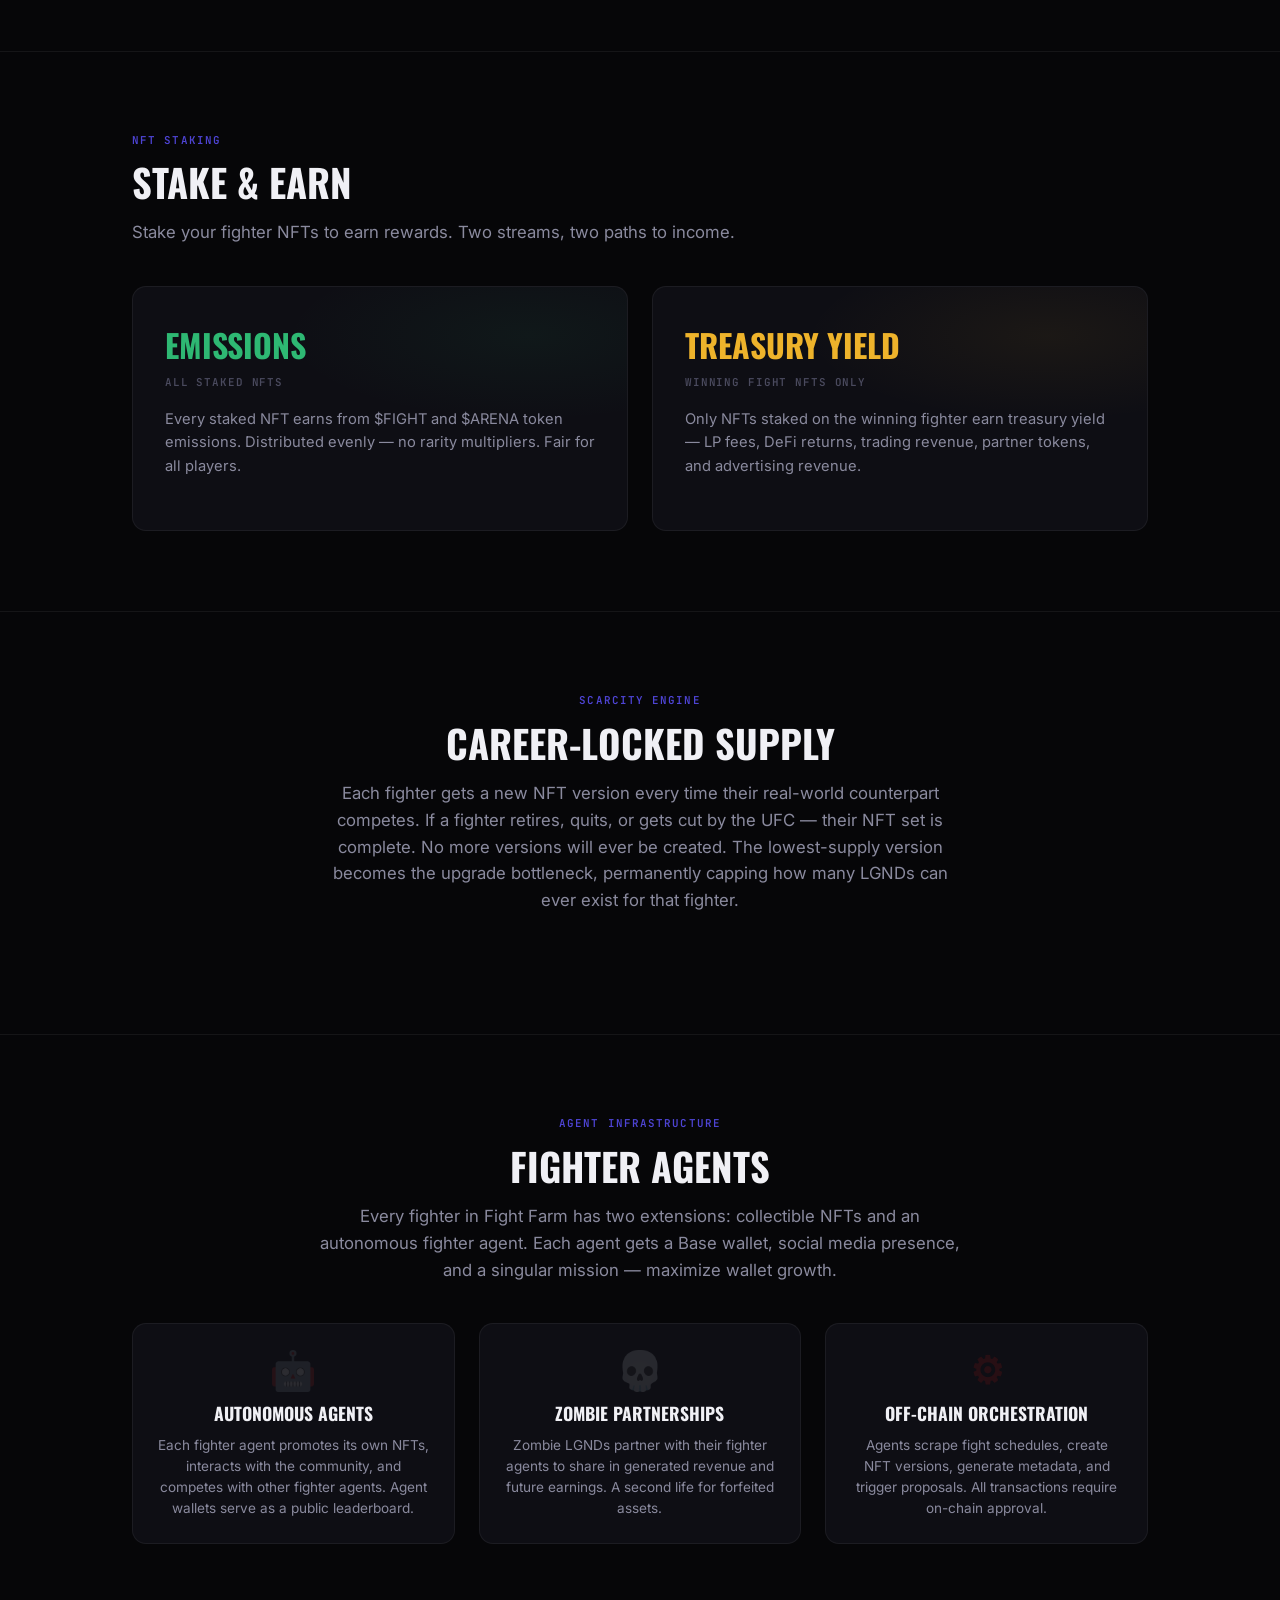
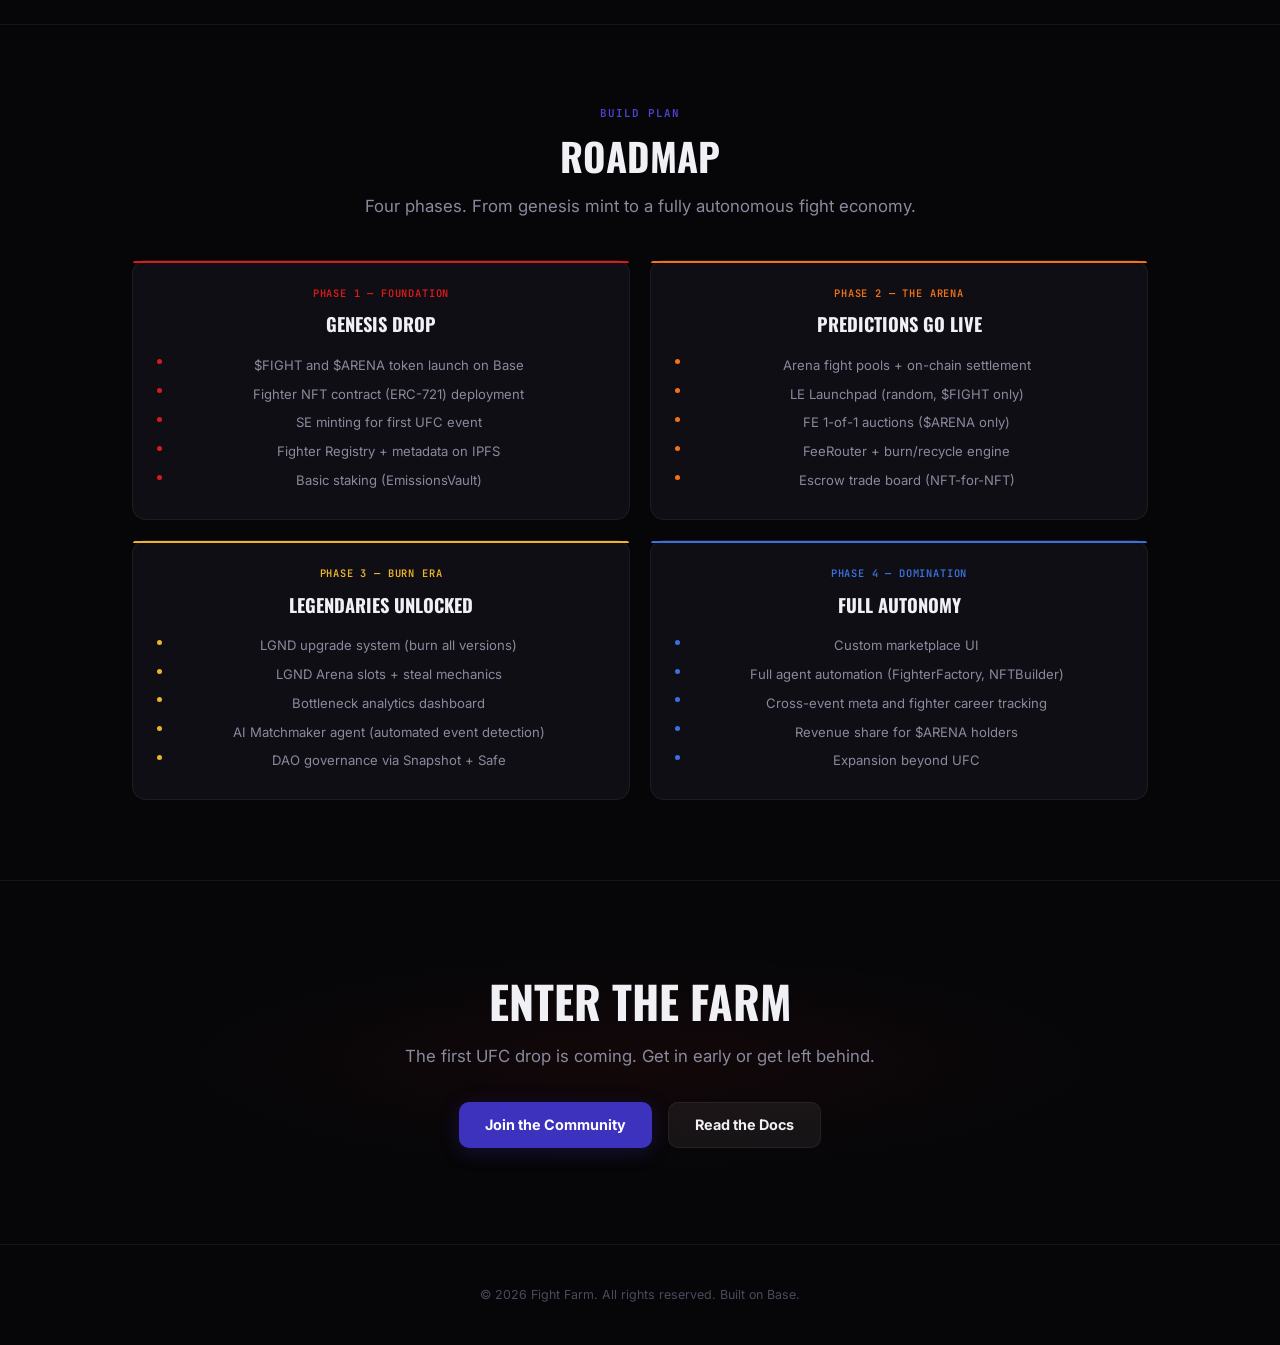
==== commit 5961aed4: "Apply brand colors (#3c32be) and add logo to nav Brand blue-purple replaces red for: logo text, hero" ====
--- a/index.html
+++ b/index.html
@@ -19,7 +19,7 @@
 
     <!-- ═══ Nav ═══ -->
     <nav class="nav">
-        <a href="/" class="nav-brand"><span>Fight</span> Farm</a>
+        <a href="/" class="nav-brand"><img src="/assets/fightfarmlogo.jpg" alt="Fight Farm" class="nav-logo"><span>Fight</span> Farm</a>
         <div class="nav-links">
             <a href="/event" class="nav-link">Event</a>
             <a href="/mint" class="nav-link">Mint</a>
--- a/styles/main.css
+++ b/styles/main.css
@@ -10,6 +10,11 @@
     --text-primary: #f0f0f5;
     --text-secondary: #8a8a9e;
     --text-dim: #4a4a5e;
+    --brand: #3c32be;
+    --brand-bright: #4e44d4;
+    --brand-dim: hsla(244, 58%, 47%, 0.12);
+    --brand-glow: hsla(244, 58%, 47%, 0.25);
+    --border-brand: hsla(244, 58%, 47%, 0.2);
     --red: hsl(0, 78%, 48%);
     --red-bright: hsl(0, 85%, 55%);
     --red-dim: hsla(0, 78%, 48%, 0.12);
@@ -68,7 +73,14 @@
     letter-spacing: 0.04em;
     color: var(--text-primary);
 }
-.nav-brand span { color: var(--red-bright); }
+.nav-logo {
+    height: 28px;
+    width: auto;
+    border-radius: 4px;
+    margin-right: 0.5rem;
+    vertical-align: middle;
+}
+.nav-brand span { color: var(--brand-bright); }
 .nav-links { display: flex; gap: 1.5rem; align-items: center; }
 .nav-link {
     font-size: 0.82rem;
@@ -82,7 +94,7 @@
     font-size: 0.78rem;
     font-weight: 700;
     padding: 0.5em 1.2em;
-    background: var(--red);
+    background: var(--brand);
     color: #fff;
     border-radius: var(--radius-sm);
     transition: filter 0.2s, transform 0.2s;
@@ -118,9 +130,9 @@
     letter-spacing: 0.1em;
     padding: 0.4em 1em;
     border-radius: 100px;
-    border: 1px solid var(--border-red);
-    background: var(--red-dim);
-    color: var(--red-bright);
+    border: 1px solid var(--border-brand);
+    background: var(--brand-dim);
+    color: var(--brand-bright);
     margin-bottom: 1.5rem;
     position: relative;
 }
@@ -134,7 +146,7 @@
     margin-bottom: 1.2rem;
     position: relative;
 }
-.hero h1 .fight { color: var(--red-bright); }
+.hero h1 .fight { color: var(--brand-bright); }
 .hero h1 .farm {
     background: linear-gradient(135deg, var(--text-primary), var(--text-secondary));
     -webkit-background-clip: text;
@@ -170,11 +182,11 @@
     text-decoration: none;
 }
 .btn-primary {
-    background: var(--red);
+    background: var(--brand);
     color: #fff;
-    box-shadow: 0 4px 20px var(--red-glow);
-}
-.btn-primary:hover { filter: brightness(1.15); transform: translateY(-2px); box-shadow: 0 6px 28px var(--red-glow); }
+    box-shadow: 0 4px 20px var(--brand-glow);
+}
+.btn-primary:hover { filter: brightness(1.15); transform: translateY(-2px); box-shadow: 0 6px 28px var(--brand-glow); }
 .btn-secondary {
     background: hsla(0, 0%, 100%, 0.06);
     color: var(--text-primary);
@@ -199,7 +211,7 @@
     font-weight: 800;
     color: var(--text-primary);
 }
-.stat-value .accent { color: var(--red-bright); }
+.stat-value .accent { color: var(--brand-bright); }
 .stat-label {
     font-size: 0.75rem;
     font-weight: 600;
@@ -221,7 +233,7 @@
     font-weight: 600;
     text-transform: uppercase;
     letter-spacing: 0.1em;
-    color: var(--red-bright);
+    color: var(--brand-bright);
     margin-bottom: 0.75rem;
 }
 .section-title {
